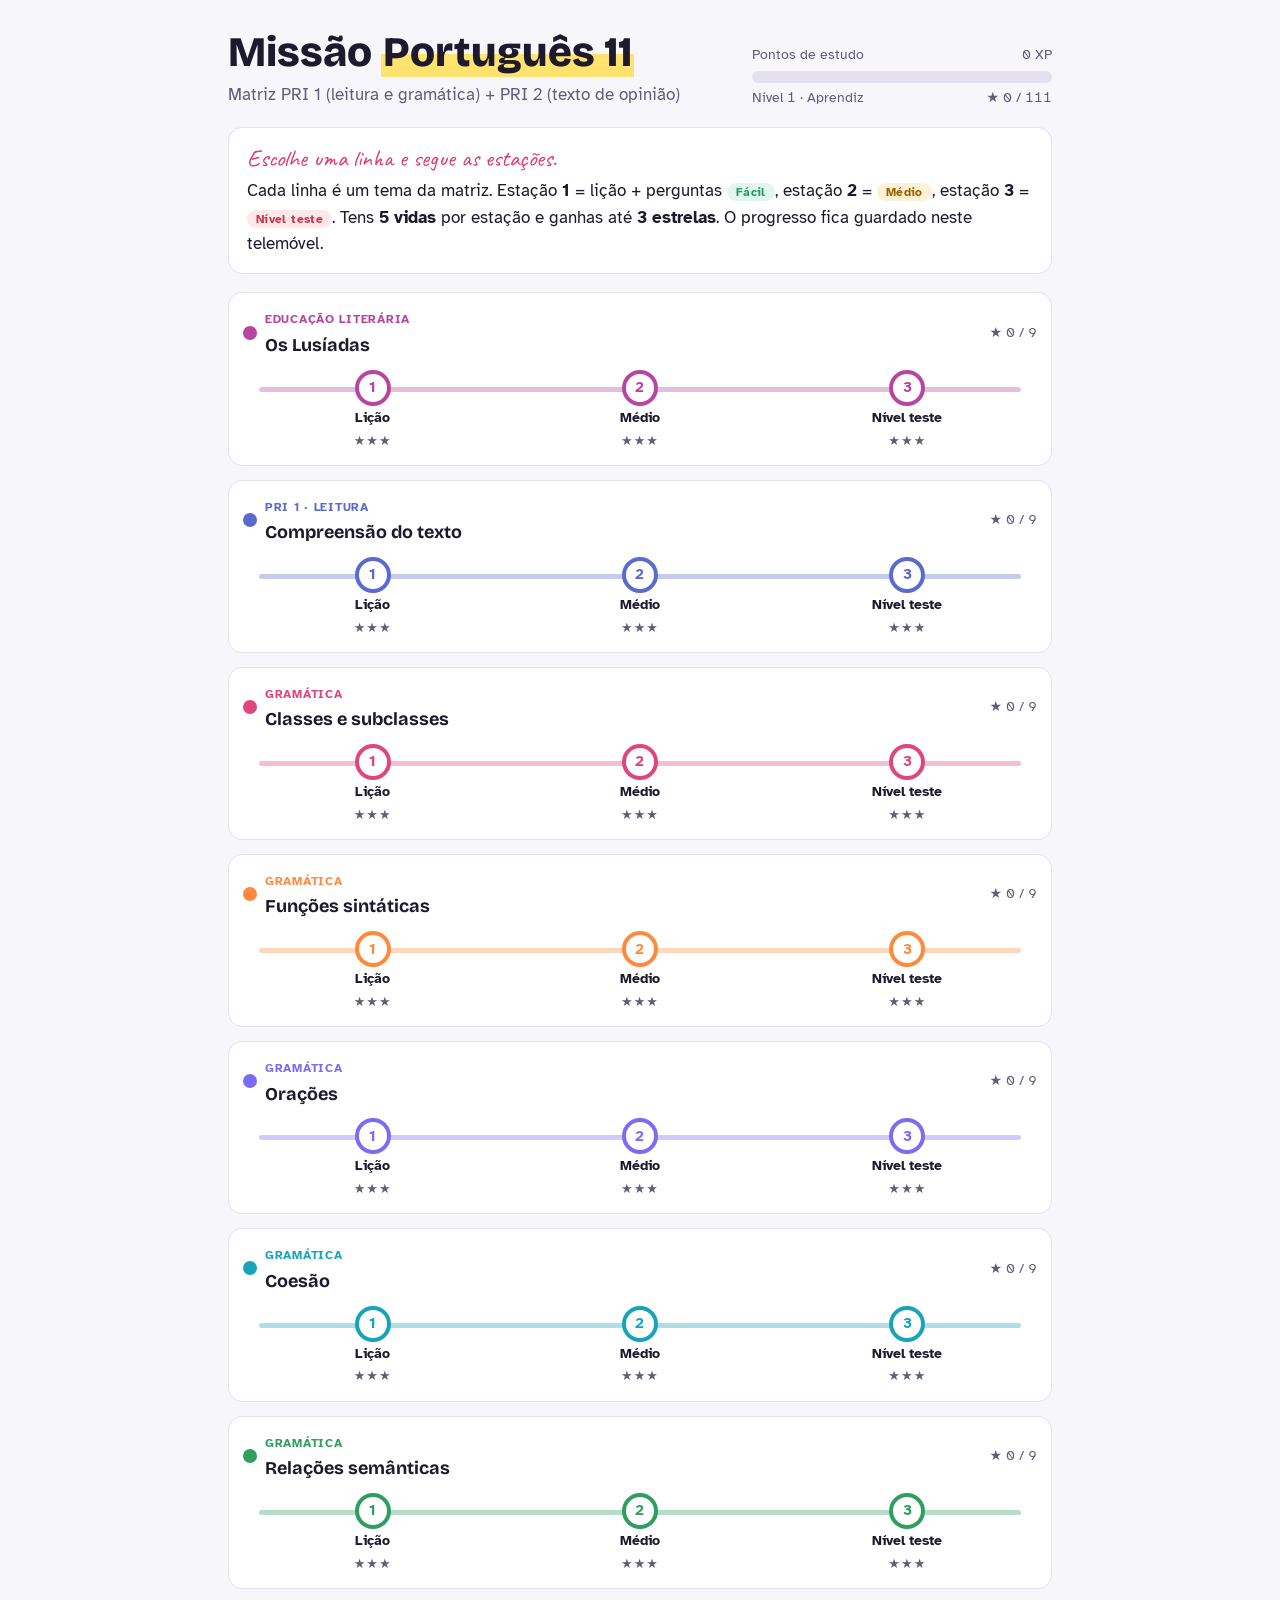
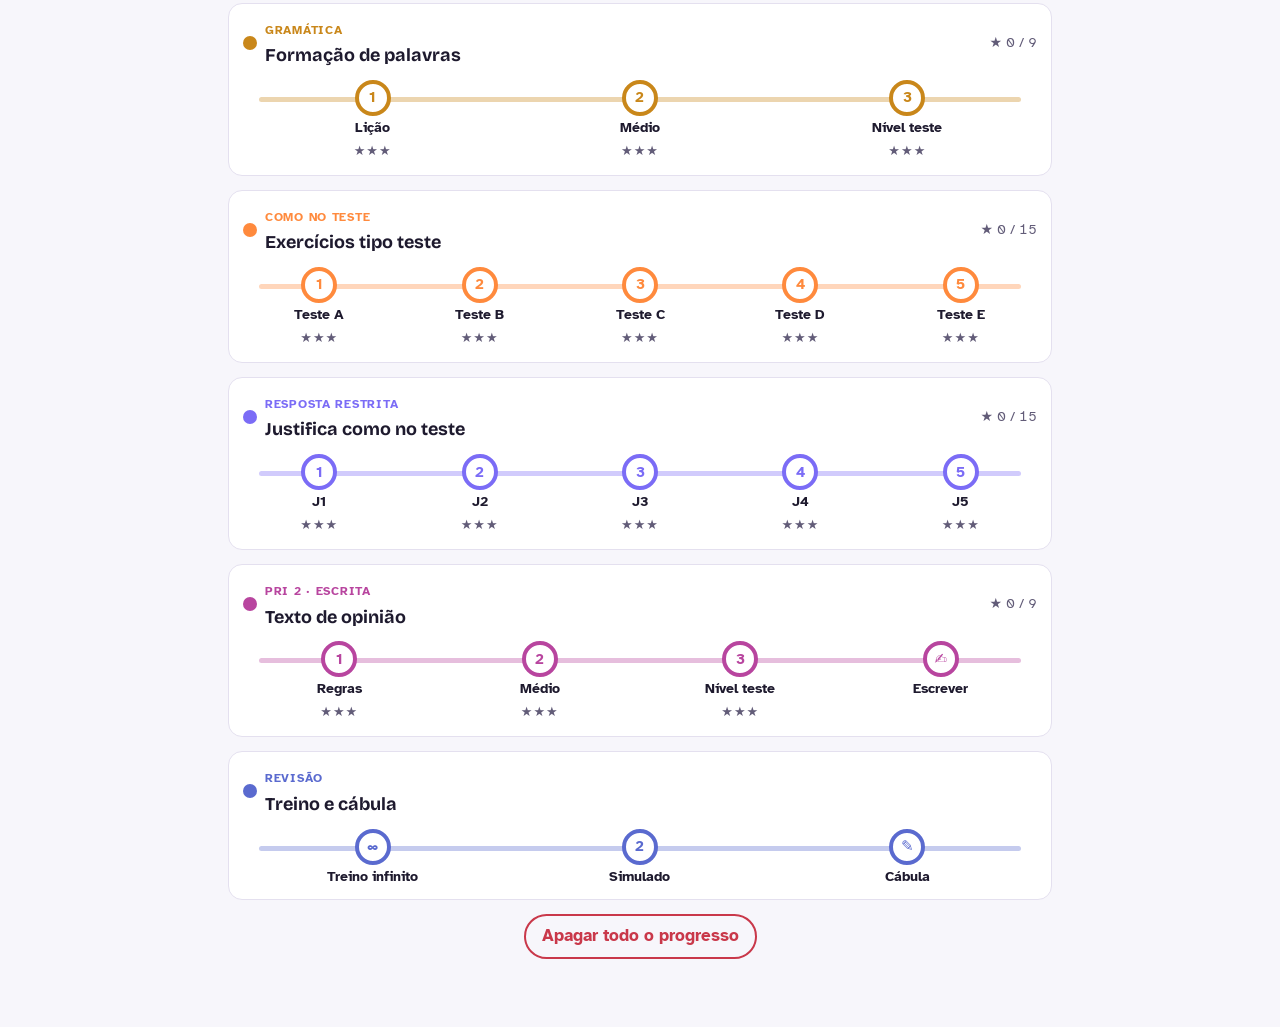
==== index.html @ df979882 "Botões Recomeçar estação e Apagar todo o progresso Co-Authored-By: Claude Opus 5.5 <noreply@anthropi" ====
<!doctype html>
<html lang="pt-PT">
<head>
<meta charset="utf-8">
<meta name="viewport" content="width=device-width, initial-scale=1, viewport-fit=cover">
<title>Missão Português 11</title>
<link rel="preconnect" href="https://fonts.googleapis.com">
<link rel="stylesheet" href="https://fonts.googleapis.com/css2?family=Bricolage+Grotesque:opsz,wght@12..96,600;12..96,800&family=Atkinson+Hyperlegible:ital,wght@0,400;0,700;1,400&family=Caveat:wght@600&display=swap">
<style>
/* Layout: caderno de estudo — mapa de missões no início, cada missão = ideia (analogia + truque) e depois perguntas tipo teste */
:root{
  --bg:#f7f6fb; --surface:#ffffff; --ink:#1e1a2e; --muted:#625c78; --line:#e4e0ef;
  --pink:#d93d74; --hl:#ffe36e; --ok:#1f9d6b; --okbg:#e3f6ee; --bad:#c9384a; --badbg:#fde8ea;
  --c1:#e0457b; --c2:#ff8a3d; --c3:#7b6cf6; --c4:#18a3b8; --c5:#2f9e5f; --c6:#c9871a; --c7:#5a6acf; --c8:#b8459f;
  --display:"Bricolage Grotesque", "Trebuchet MS", system-ui, sans-serif;
  --body:"Atkinson Hyperlegible", "Segoe UI", system-ui, sans-serif;
  --hand:"Caveat", "Bricolage Grotesque", "Trebuchet MS", system-ui, sans-serif;
}
@media (prefers-color-scheme: dark){:root:not([data-theme="light"]){
  --bg:#15131d; --surface:#201d2b; --ink:#f1eef8; --muted:#a9a2c0; --line:#34304a;
  --pink:#ff6e9c; --hl:#7a6417; --ok:#4fd39c; --okbg:#173a2c; --bad:#ff7a8a; --badbg:#3d1a22;
  --c1:#ff6e9c; --c2:#ffa066; --c3:#a197ff; --c4:#4fcde0; --c5:#5fcf8d; --c6:#f0b24a; --c7:#8e9bff; --c8:#e57ccc;
  color-scheme:dark}}
:root[data-theme="dark"]{
  --bg:#15131d; --surface:#201d2b; --ink:#f1eef8; --muted:#a9a2c0; --line:#34304a;
  --pink:#ff6e9c; --hl:#7a6417; --ok:#4fd39c; --okbg:#173a2c; --bad:#ff7a8a; --badbg:#3d1a22;
  --c1:#ff6e9c; --c2:#ffa066; --c3:#a197ff; --c4:#4fcde0; --c5:#5fcf8d; --c6:#f0b24a; --c7:#8e9bff; --c8:#e57ccc;
  color-scheme:dark}
*{box-sizing:border-box}
body{background:var(--bg);color:var(--ink);font-family:var(--body);font-size:17px;line-height:1.55}
.wrap{max-width:860px;margin:0 auto;padding-inline:18px;padding-block:20px 60px}
h1,h2,h3{font-family:var(--display);line-height:1.15;text-wrap:balance;margin:0}
h1{font-size:clamp(28px,6vw,42px);font-weight:800}
h2{font-size:clamp(23px,4.5vw,30px);font-weight:800}
h3{font-size:19px;font-weight:600}
p{margin:0}
.mark{background:linear-gradient(transparent 55%,var(--hl) 55%);padding:0 2px}
button{font:inherit;color:inherit;cursor:pointer}
button:focus-visible,textarea:focus-visible,input:focus-visible{outline:3px solid var(--pink);outline-offset:2px}

/* topo */
.top{display:flex;flex-wrap:wrap;gap:14px;align-items:flex-end;justify-content:space-between;margin-bottom:18px}
.top .sub{color:var(--muted);margin-top:6px}
.xp{min-width:200px;flex:1;max-width:300px}
.xp-row{display:flex;justify-content:space-between;font-size:14px;color:var(--muted);font-variant-numeric:tabular-nums}
.bar{height:12px;border-radius:99px;background:var(--line);overflow:hidden;margin-top:5px}
.bar i{display:block;height:100%;width:0;background:var(--pink);border-radius:99px;transition:width .4s}

/* mapa */
.intro{background:var(--surface);border:1px solid var(--line);border-radius:14px;padding:16px 18px;display:flex;flex-direction:column;gap:6px;margin-bottom:18px}
.hand{font-family:var(--hand);font-size:24px;line-height:1.2;color:var(--pink)}
.grid{display:grid;grid-template-columns:repeat(auto-fill,minmax(190px,1fr));gap:12px}
@media (max-width:560px){
  .grid{grid-template-columns:1fr 1fr;gap:10px}
  .mcard{padding:11px;gap:4px}
  .mcard .name{font-size:16px}
  .mcard .pic{display:none}
  .mcard .st{font-size:13px}
  .intro{padding:12px 14px}
  .hand{font-size:21px}
}
.mcard{text-align:left;background:var(--surface);border:2px solid var(--line);border-radius:14px;padding:14px;display:flex;flex-direction:column;gap:6px;transition:transform .15s,border-color .15s;min-width:0}
.mcard:hover{transform:translateY(-2px);border-color:var(--mc)}
.mcard .tag{font-size:12px;font-weight:700;letter-spacing:.06em;text-transform:uppercase;color:var(--mc)}
.mcard .name{font-family:var(--display);font-weight:800;font-size:20px}
.mcard .pic{font-family:var(--hand);font-size:20px;color:var(--muted)}
.mcard .st{font-size:14px;color:var(--muted);font-variant-numeric:tabular-nums}
.mcard.done{border-color:var(--mc)}
.mcard.done .st{color:var(--mc);font-weight:700}
.wide{grid-column:1/-1;flex-direction:row;flex-wrap:wrap;align-items:center;justify-content:space-between;background:var(--ink);color:var(--bg);border-color:var(--ink)}
.wide .tag,.wide .pic{color:var(--hl)}
:root[data-theme="dark"] .wide .tag{color:var(--pink)}

/* missão */
.back{background:none;border:0;color:var(--muted);padding:6px 0;margin-bottom:8px;font-weight:700}
.mhead{border-left:6px solid var(--mc);padding-left:14px;margin-bottom:16px;display:flex;flex-direction:column;gap:4px}
.mhead .tag{font-size:13px;font-weight:700;letter-spacing:.06em;text-transform:uppercase;color:var(--mc)}
.idea{background:var(--surface);border:1px solid var(--line);border-radius:14px;padding:18px;display:flex;flex-direction:column;gap:12px;margin-bottom:22px}
.idea .pic{font-family:var(--hand);font-size:26px;line-height:1.2;color:var(--mc)}
.rows{display:grid;gap:8px}
.r{display:grid;grid-template-columns:minmax(120px,190px) 1fr;gap:10px;padding:8px 0;border-top:1px dashed var(--line)}
.r b{color:var(--mc)}
.r span b{color:var(--ink)}
.r.sec{border-top:2px solid var(--mc);padding-top:10px;margin-top:6px}
.r.sec b{text-transform:uppercase;letter-spacing:.06em;font-size:14px}
.r.sec span{color:var(--muted);font-size:15px}
.r span{min-width:0}
@media (max-width:520px){.r{grid-template-columns:1fr;gap:2px}}
.tip{background:var(--bg);border-radius:10px;padding:10px 12px;font-size:16px}
.tip b{color:var(--pink)}

/* perguntas */
.qs{display:flex;flex-direction:column;gap:14px}
.q{background:var(--surface);border:1px solid var(--line);border-radius:14px;padding:16px;display:flex;flex-direction:column;gap:10px}
.q .n{font-size:13px;font-weight:700;color:var(--muted);letter-spacing:.05em;text-transform:uppercase}
.q .p{font-weight:700}
.opts{display:grid;gap:8px}
.opt{text-align:left;background:var(--bg);border:2px solid var(--line);border-radius:10px;padding:9px 12px;display:flex;gap:10px;align-items:flex-start}
.opt .l{font-weight:700;color:var(--muted);min-width:22px}
.opt:hover:not(:disabled){border-color:var(--mc)}
.opt:disabled{cursor:default}
.opt.right{border-color:var(--ok);background:var(--okbg)}
.opt.wrong{border-color:var(--bad);background:var(--badbg)}
.fb{border-radius:10px;padding:10px 12px;font-size:16px}
.fb.ok{background:var(--okbg)}
.fb.no{background:var(--badbg)}
.fb strong{display:block}
.short textarea{width:100%;min-height:58px;border:2px solid var(--line);border-radius:10px;padding:9px 11px;background:var(--bg);color:var(--ink);font:inherit;resize:vertical}
.btns{display:flex;flex-wrap:wrap;gap:8px}
.btn{border:2px solid var(--ink);background:var(--ink);color:var(--bg);border-radius:99px;padding:7px 16px;font-weight:700}
.btn.ghost{background:transparent;color:var(--ink)}
.btn.okb{border-color:var(--ok);background:var(--ok);color:var(--surface)}
.btn.nob{border-color:var(--bad);background:transparent;color:var(--bad)}
.score{background:var(--surface);border:2px solid var(--mc);border-radius:14px;padding:16px;display:flex;flex-wrap:wrap;gap:12px;align-items:center;justify-content:space-between;margin-top:6px}
.score .big{font-family:var(--display);font-size:30px;font-weight:800;font-variant-numeric:tabular-nums}

/* leitura */
.text{background:var(--surface);border:1px solid var(--line);border-radius:14px;padding:16px 18px 16px 8px;margin-bottom:18px;overflow-x:auto}
.text ol{margin:0;padding-left:40px;font-family:Georgia,"Times New Roman",serif;font-size:17px;line-height:1.75}
.text li::marker{color:var(--muted);font-family:var(--body);font-size:13px}
.text .h{font-family:var(--display);font-weight:600;padding-left:10px;margin-bottom:6px}

/* escrita */
.burger{display:grid;gap:8px;margin-bottom:16px}
.layer{border-radius:12px;padding:10px 14px;display:flex;flex-wrap:wrap;justify-content:space-between;gap:6px;border:2px solid var(--line);background:var(--surface)}
.layer.bun{border-color:var(--c6)}
.layer.meat{border-color:var(--c1)}
.layer .w{color:var(--muted);font-size:14px;font-variant-numeric:tabular-nums}
.temas{display:flex;flex-wrap:wrap;gap:8px;margin:8px 0 14px}
.chip{border:2px solid var(--line);background:var(--surface);border-radius:99px;padding:6px 12px;font-size:15px}
.chip[aria-pressed="true"]{border-color:var(--c8);background:var(--c8);color:var(--surface)}
#draft{width:100%;min-height:300px;border:2px solid var(--line);border-radius:12px;padding:12px 14px;background:var(--surface);color:var(--ink);font:inherit;line-height:1.6}
.count{display:flex;flex-wrap:wrap;gap:10px;align-items:center;justify-content:space-between;margin:8px 0 14px;font-variant-numeric:tabular-nums}
.pill{border-radius:99px;padding:4px 12px;font-weight:700;font-size:15px}
.pill.low{background:var(--badbg);color:var(--bad)}
.pill.good{background:var(--okbg);color:var(--ok)}
.conns{display:flex;flex-wrap:wrap;gap:6px}
.conns button{border:1px solid var(--line);background:var(--bg);border-radius:8px;padding:4px 9px;font-size:14px}
.check{list-style:none;padding:0;margin:12px 0 0;display:grid;gap:6px}
.check label{display:flex;gap:8px;align-items:flex-start}
.check input{margin-top:5px;accent-color:var(--pink)}
@media (prefers-reduced-motion:reduce){*{transition:none!important}}

/* mapa de linhas (metro) */
.lines{display:flex;flex-direction:column;gap:14px}
.line{background:var(--surface);border:1px solid var(--line);border-radius:14px;padding:12px 14px 14px}
.lhead{display:flex;align-items:center;gap:8px;justify-content:space-between;flex-wrap:wrap;margin-bottom:10px}
.lhead .ln{display:flex;align-items:center;gap:8px;min-width:0}
.lhead .ln i{flex:none;width:14px;height:14px;border-radius:50%;background:var(--mc)}
.lhead .ln b{font-family:var(--display);font-size:18px}
.lhead .ln small{color:var(--mc);font-weight:700;font-size:12px;letter-spacing:.06em;text-transform:uppercase}
.lhead .ls{font-size:14px;color:var(--muted);font-variant-numeric:tabular-nums}
.stations{position:relative;display:flex;gap:8px;flex-wrap:wrap}
.stations::before{content:"";position:absolute;left:16px;right:16px;top:17px;height:5px;border-radius:9px;background:var(--mc);opacity:.35}
.st{position:relative;flex:1 1 92px;min-width:88px;background:none;border:0;padding:0;display:flex;flex-direction:column;align-items:center;gap:4px;text-align:center}
.st .node{width:36px;height:36px;border-radius:50%;background:var(--surface);border:4px solid var(--mc);display:grid;place-items:center;font-weight:800;font-size:15px;color:var(--mc);transition:transform .15s}
.st:hover .node{transform:scale(1.08)}
.st.full .node{background:var(--mc);color:var(--surface)}
.st .sl{font-size:14px;font-weight:700;line-height:1.2}
.st .ss{font-size:13px;color:var(--muted);letter-spacing:1px}
.st .ss .on{color:#e8a800}
@media (max-width:560px){.line{padding:10px 10px 12px}.lhead .ln b{font-size:16px}.st{flex-basis:76px;min-width:72px}.st .sl{font-size:13px}}

/* estado no topo */
.chips{display:flex;gap:10px;flex-wrap:wrap;font-size:14px;color:var(--muted);margin-top:4px}
.hearts{font-size:20px;letter-spacing:2px}
.hearts .off{opacity:.2;filter:grayscale(1)}
.stbar{position:sticky;top:0;z-index:5;background:var(--bg);padding:8px 0;display:flex;justify-content:space-between;align-items:center;gap:10px;flex-wrap:wrap;border-bottom:1px solid var(--line);margin-bottom:12px}
.lvb{white-space:nowrap;font-size:12px;font-weight:700;border-radius:99px;padding:2px 9px;letter-spacing:.03em}
.lvb.l1{background:var(--okbg);color:var(--ok)}
.lvb.l2{background:#fff1d6;color:#9a6200}
.lvb.l3{background:var(--badbg);color:var(--bad)}
:root[data-theme="dark"] .lvb.l2{background:#3d2f10;color:#f0b24a}
@media (prefers-color-scheme: dark){:root:not([data-theme="light"]) .lvb.l2{background:#3d2f10;color:#f0b24a}}
.q .n{display:flex;gap:8px;align-items:center;flex-wrap:wrap}
details.lesson{margin-bottom:18px}
details.lesson summary{cursor:pointer;font-weight:700;color:var(--mc);padding:8px 0}
.dead{background:var(--badbg);border-radius:14px;padding:16px;display:flex;flex-direction:column;gap:10px}

/* novos tipos */
.mrow{display:grid;grid-template-columns:1fr 1fr;gap:8px;align-items:center;padding:6px 0;border-top:1px dashed var(--line)}
@media (max-width:520px){.mrow{grid-template-columns:1fr}}
select{font:inherit;color:var(--ink);background:var(--bg);border:2px solid var(--line);border-radius:10px;padding:7px 9px;max-width:100%}
select.right{border-color:var(--ok);background:var(--okbg)}
select.wrong{border-color:var(--bad);background:var(--badbg)}
.fill{line-height:2.4}
.chunks{display:flex;flex-wrap:wrap;gap:6px}
.chunk{background:var(--bg);border:2px solid var(--line);border-radius:8px;padding:5px 9px}
.chunk.right{border-color:var(--ok);background:var(--okbg)}
.chunk.wrong{border-color:var(--bad);background:var(--badbg)}
mark{background:var(--hl);color:inherit;padding:0 3px;border-radius:3px}

/* justifica */
.crit{list-style:none;padding:0;margin:0;display:grid;gap:6px}
.crit label{display:flex;gap:8px;align-items:flex-start}
.crit input{margin-top:5px;accent-color:var(--pink)}
.model{background:var(--okbg);border-radius:10px;padding:10px 12px}

/* cábula */
.cab{display:grid;gap:12px}
.cab section{background:var(--surface);border:1px solid var(--line);border-left:6px solid var(--mc);border-radius:12px;padding:12px 14px}
.cab h3{margin-bottom:6px}
.cab ul{margin:0;padding-left:20px;display:grid;gap:3px}
@media print{.stbar,.back,.btns{display:none}}
[hidden]{display:none!important}
</style>
</head>
<body>
<noscript><p style="padding:16px;font-weight:700">Este jogo precisa de JavaScript. Abre o link no Chrome ou no Safari (não na pré-visualização do WhatsApp).</p></noscript>
<div class="wrap">
  <header class="top">
    <div>
      <h1>Missão <span class="mark">Português 11</span></h1>
      <p class="sub">Matriz PRI 1 (leitura e gramática) + PRI 2 (texto de opinião)</p>
    </div>
    <div class="xp" aria-live="polite">
      <div class="xp-row"><span>Pontos de estudo</span><span id="xpTxt">0 XP</span></div>
      <div class="bar"><i id="xpBar"></i></div>
      <div class="xp-row" style="margin-top:4px"><span id="lvl">Nível 1 · Aprendiz</span><span id="starsTxt">★ 0</span></div>
    </div>
  </header>

  <main id="home">
    <div class="intro">
      <p class="hand">Escolhe uma linha e segue as estações.</p>
      <p>Cada linha é um tema da matriz. Estação <b>1</b> = lição + perguntas <span class="lvb l1">Fácil</span>, estação <b>2</b> = <span class="lvb l2">Médio</span>, estação <b>3</b> = <span class="lvb l3">Nível teste</span>. Tens <b>5 vidas</b> por estação e ganhas até <b>3 estrelas</b>. O progresso fica guardado neste telemóvel.</p>
    </div>
    <div class="lines" id="lines"></div>
  </main>

  <section id="mission" hidden></section>
</div>

<script>
/* ===== Conteúdo ===== */
const LVN = ["","Fácil","Médio","Nível teste"];

const M = {
 lusiadas:{c:"--c8", name:"Os Lusíadas", pic:"Uma viagem, um povo, deuses e um poeta que comenta",
  rows:[
   ["O QUE É","contexto"],
   ["Autor e data","Luís de Camões, publicado em <b>1572</b> (Renascimento)."],
   ["Epopeia","poema longo que celebra os <b>feitos heroicos de um povo</b>: os portugueses."],
   ["Forma","<b>10 cantos</b>, estâncias em <b>oitava rima</b> (8 versos, rima ABABABCC), versos <b>decassílabos</b> (10 sílabas)."],
   ["ESTRUTURA INTERNA","as 4 partes"],
   ["Proposição","diz o que vai cantar: «As armas e os barões assinalados» (I, 1)."],
   ["Invocação","pede inspiração às Tágides, as ninfas do Tejo."],
   ["Dedicatória","oferece o poema ao rei D. Sebastião."],
   ["Narração","começa <i>in medias res</i>: a viagem já vai a meio, no Índico."],
   ["4 PLANOS","as camadas da história"],
   ["Viagem","Vasco da Gama a caminho da Índia (1497-1498)."],
   ["História de Portugal","Vasco da Gama conta-a ao rei de Melinde."],
   ["Mitologia","<b>Vénus</b> ajuda os portugueses; <b>Baco</b> tenta impedi-los."],
   ["Reflexões do poeta","Camões dá a sua opinião, normalmente no fim dos cantos."],
   ["EPISÓDIOS E REFLEXÕES","o que mais sai"],
   ["Inês de Castro (III)","amor e morte injusta: «Estavas, linda Inês, posta em sossego»."],
   ["Velho do Restelo (IV)","critica a cobiça e a ambição de fama: «Ó glória de mandar! Ó vã cobiça»."],
   ["Adamastor (V)","o gigante que representa o medo do desconhecido, vencido pela coragem."],
   ["Ilha dos Amores (IX)","prémio que Vénus prepara para os navegadores no regresso; é uma alegoria das honras e da glória que os heróis merecem."],
   ["Fragilidade humana (I, 106)","«Contra um bicho da terra tão pequeno»: o ser humano é frágil."],
   ["RECURSOS EXPRESSIVOS","diz sempre o recurso + o efeito"],
   ["Apóstrofe","chamar alguém ou algo: «Ó vã cobiça» → emoção, crítica direta."],
   ["Metáfora / Comparação","sem «como» / com «como»: «bicho da terra» = ser humano."],
   ["Anáfora / Enumeração","repetir no início dos versos / fazer listas → insistência, intensidade."],
   ["Hipérbole · Personificação · Antítese","exagero · qualidades humanas a coisas · ideias opostas."],
   ["Interrogação retórica","pergunta sem resposta esperada → faz o leitor refletir."]],
  tip:"<b>Para justificar:</b> ideia principal + citação curta entre aspas + o que a citação mostra. Três frases chegam.",
  qs:[
   {lv:1,p:"Os Lusíadas foram publicados em", o:["1500","1572","1640","1755"], a:1, e:"Camões publicou Os Lusíadas em 1572, no Renascimento."},
   {lv:1,p:"Os Lusíadas são uma epopeia porque", o:["contam em verso os feitos heroicos de um povo","dão a opinião do autor sobre um tema","contam a vida de Camões","são um poema de amor"], a:0, e:"Epopeia = poema longo que celebra os feitos heroicos de um povo."},
   {lv:1,p:"Cada estância de Os Lusíadas tem", o:["4 versos","8 versos (oitava rima)","10 versos","14 versos"], a:1, e:"Oitava rima: 8 versos decassílabos com rima ABABABCC."},
   {lv:1,t:"m",p:"Liga cada parte da estrutura interna ao que faz.", pairs:[["Proposição","apresenta o que vai cantar"],["Invocação","pede inspiração às Tágides"],["Dedicatória","oferece o poema a D. Sebastião"],["Narração","conta a viagem e a história de Portugal"]], e:"Proposição, Invocação e Dedicatória estão no Canto I; a Narração começa a seguir."},
   {lv:2,t:"m",p:"Liga cada episódio ao canto.", pairs:[["Inês de Castro","Canto III"],["Velho do Restelo","Canto IV"],["Adamastor","Canto V"],["Ilha dos Amores","Canto IX"]], e:"Truque: Inês 3, Velho 4, Adamastor 5 – vêm por ordem."},
   {lv:2,p:"Qual destes NÃO é um dos quatro planos de Os Lusíadas?", o:["Plano da viagem","Plano da história de Portugal","Plano da mitologia","Plano da vida amorosa de Vasco da Gama"], a:3, e:"Os 4 planos são: viagem, história de Portugal, mitologia e reflexões do poeta."},
   {lv:2,p:"No plano da mitologia, quem protege os portugueses?", o:["Vénus","Baco","o Adamastor","o Velho do Restelo"], a:0, e:"Vénus protege os portugueses; Baco tenta impedir a viagem."},
   {lv:2,p:"O Velho do Restelo critica sobretudo", o:["a cobiça e a ambição de glória que levam à viagem","a falta de navios","o rei de Melinde","a morte de Inês de Castro"], a:0, e:"«Ó glória de mandar! Ó vã cobiça»: critica a ambição de poder e de fama."},
   {lv:2,p:"A narração começa «in medias res», ou seja,", o:["com a viagem já a meio","no início da história de Portugal","no fim da viagem","em Lisboa, antes da partida"], a:0, e:"In medias res = «no meio das coisas»: a armada já está no Índico."},
   {lv:3,p:"Em «Ó glória de mandar! Ó vã cobiça», o Velho dirige-se à glória e à cobiça como se fossem pessoas. O recurso é", o:["apóstrofe","hipérbole","comparação","eufemismo"], a:0, e:"Apóstrofe: interpelar diretamente alguém ou algo (com «Ó»). Dá emoção e torna a crítica mais forte."},
   {lv:3,p:"Em «Contra um bicho da terra tão pequeno» (I, 106), «bicho da terra» refere-se", o:["ao ser humano","a um animal real","ao Adamastor","aos deuses"], a:0, e:"É uma metáfora do ser humano, para mostrar como é frágil e pequeno."},
   {lv:3,p:"As reflexões do poeta aparecem normalmente", o:["no fim dos cantos","só na Proposição","nos discursos dos deuses","no meio das batalhas"], a:0, e:"Camões interrompe a narração, sobretudo no fim dos cantos, para comentar."},
   {lv:3,s:true,p:"Explica o sentido de «bicho da terra tão pequeno» (I, 106).", a:"É uma metáfora do ser humano: o poeta mostra que o homem é frágil e insignificante perante os perigos do mar e da terra."}
  ]},

 leitura:{c:"--c7", name:"Compreensão do texto", pic:"Lê, sublinha, volta à linha que a pergunta indica", text:true,
  rows:[
   ["1.º","Lê o texto todo uma vez, sem pressa."],
   ["2.º","Em cada pergunta, volta à linha indicada."],
   ["3.º","Elimina as opções erradas. Desconfia de «sempre», «nunca», «apenas» que o texto não diz."],
   ["4.º","Na gramática sobre o texto, aplica os truques das outras linhas."]],
  tip:"<b>A opção certa é a que o texto diz</b>, não a que te parece verdadeira no mundo real.",
  qs:[
   {lv:1,p:"Segundo o texto (linhas 1-3), os jovens de hoje", o:["nunca leram tantas palavras","não leem palavras nenhumas","só leem livros","leem mais livros do que antes"], a:0, e:"Linhas 1-3: «abrem menos livros, mas nunca leram tantas palavras»."},
   {lv:1,p:"A ideia principal do texto é que", o:["os jovens de hoje não leem nada","os jovens leem muitas palavras, mas perderam a atenção prolongada que os livros treinam","os ecrãs devem ser totalmente proibidos","a escola obriga os alunos a ler demasiado"], a:1, e:"O autor reconhece que se leem muitas palavras, mas diz que o problema está na atenção."},
   {lv:1,p:"O conector «mas» (linha 3) introduz", o:["uma oposição","uma causa","um exemplo","uma conclusão"], a:0, e:"«O problema não está na quantidade, mas na atenção»: oposição."},
   {lv:2,p:"A expressão «um treino de paciência» (linha 6) significa que ler um livro", o:["é aborrecido","exige concentração durante muito tempo","se faz apenas na escola","é mais rápido do que ler mensagens"], a:1, e:"As linhas 6 e 7 explicam: obriga a seguir um raciocínio longo."},
   {lv:2,p:"O último parágrafo (linhas 10-11) tem a função de", o:["apresentar uma proposta de solução","dar um exemplo pessoal","contradizer a tese inicial","descrever um lugar"], a:0, e:"Começa por «Por isso» e propõe o que as escolas e as famílias deviam fazer."},
   {lv:2,p:"Em «para a compreender» (linha 5), o pronome «a» retoma", o:["a atenção","uma ideia","a quantidade","a leitura"], a:1, e:"Compreender uma ideia: o «a» retoma «uma ideia» (coesão referencial por anáfora)."},
   {lv:3,p:"A oração «Quem salta de ecrã em ecrã» (linha 4) é", o:["subordinada adjetiva relativa restritiva","subordinada substantiva relativa","subordinada adverbial condicional","coordenada copulativa"], a:1, e:"Começa por «quem» e não há nome antes: substantiva relativa (com função de sujeito)."},
   {lv:3,p:"A oração «embora seja cada vez mais necessário» (linha 9) é subordinada adverbial", o:["causal","concessiva","final","temporal"], a:1, e:"«embora» = apesar de: concessiva."},
   {lv:3,p:"A palavra «Infelizmente» (linha 8) formou-se por", o:["parassíntese","prefixação e sufixação","sufixação","composição"], a:1, e:"Existem «infeliz» e «felizmente»: prefixação e sufixação."},
   {lv:3,p:"A expressão «Por isso» (linha 10) contribui para a coesão", o:["lexical","frásica","interfrásica","temporal"], a:2, e:"É um conector com valor conclusivo que liga parágrafos: coesão interfrásica."},
   {lv:3,s:true,p:"Indica a função sintática de «um treino de paciência» em «Ler um livro é um treino de paciência» (linha 6).", a:"Predicativo do sujeito (vem depois do verbo copulativo «ser»)."}
  ]},

 classes:{c:"--c1", name:"Classes e subclasses", pic:"Uma equipa: cada palavra tem um papel",
  rows:[
   ["CLASSES ABERTAS","aceitam palavras novas (selfie, googlar)"],
   ["Nome · o jogador","<b>próprio</b>: Camões · <b>comum</b>: navio, coragem · <b>coletivo</b>: armada, turma. Truque: dá para pôr «o/a» antes."],
   ["Adjetivo · a camisola","<b>qualificativo</b>: um livro interessante (tem grau: muito interessante) · <b>relacional</b>: viagem marítima (sem grau) · <b>numeral</b>: o segundo livro (ordem)."],
   ["Graus do adjetivo","<b>normal</b>: alto · <b>comparativo</b>: mais alto do que / tão alto como / menos alto do que · <b>superlativo relativo</b>: o mais alto da turma · <b>superlativo absoluto analítico</b>: muito alto · <b>superlativo absoluto sintético</b>: altíssimo."],
   ["Verbo · a ação","<b>principal</b>: navegar · <b>copulativo</b>: ser, estar, parecer, ficar, continuar · <b>auxiliar</b>: ter (tinha partido), ir (vai ler), ser (foi escrito)."],
   ["Verbo principal: o que pede?","<b>intransitivo</b>: nada (O bebé dorme) · <b>transitivo direto</b>: CD (Li o livro) · <b>transitivo indireto</b>: CI ou oblíquo (O livro pertence ao Rui; Gosto de música) · <b>transitivo direto e indireto</b>: CD + CI (Dei o livro à Ana) · <b>transitivo-predicativo</b>: CD + predicativo do CD (Achei o filme ótimo)."],
   ["Advérbio","<b>negação</b>: não · <b>afirmação</b>: sim · <b>tempo</b>: ontem · <b>lugar</b>: aqui · <b>modo</b>: bem · <b>quantidade</b>: muito · <b>inclusão</b>: também, até · <b>exclusão</b>: só, apenas · <b>interrogativo</b>: onde? · <b>relativo</b>: a casa onde moro · <b>conectivo</b>: contudo, portanto."],
   ["Interjeição","exprime emoção: ai! oh! uau!"],
   ["CLASSES FECHADAS","quase nunca recebem palavras novas"],
   ["Determinante · antes do nome","<b>artigo definido</b>: o · <b>artigo indefinido</b>: um · <b>demonstrativo</b>: este livro · <b>possessivo</b>: o meu livro · <b>indefinido</b>: certo dia · <b>interrogativo</b>: qual livro? · <b>relativo</b>: cujo filme."],
   ["Pronome · no lugar do nome","<b>pessoal</b>: tónico (eu, mim, ele) e átono, colado ao verbo (o, lhe, se: vi-o) · <b>demonstrativo</b>: isto · <b>possessivo</b>: é o meu · <b>indefinido</b>: alguém, ninguém · <b>relativo</b>: o livro que li · <b>interrogativo</b>: quem?"],
   ["Quantificador · quantos?","<b>numeral</b>: três · <b>universal</b>: todos, cada · <b>existencial</b>: alguns, muitos · <b>interrogativo</b>: quantos?"],
   ["Preposição · a cola","<b>simples</b>: de, em, para · <b>contraída</b>: do (de+o), na (em+a), pelo (por+o)."],
   ["Conjunção · a ponte","<b>coordenativa</b>: e (copulativa), mas (adversativa), ou (disjuntiva), logo (conclusiva), pois (explicativa) · <b>subordinativa</b>: que/se (completiva), porque (causal), embora (concessiva), se (condicional), quando (temporal), para que (final), tão… que (consecutiva), como (comparativa)."]],
  tip:"<b>Armadilha nº 1:</b> «este livro» = determinante; «quero este» = pronome. <b>Armadilha nº 2:</b> «que» troca por «o qual»? Pronome relativo. Não troca? Conjunção. <b>Armadilha nº 3:</b> «se» colado ao verbo (penteou-se) = pronome; «Se chover» = conjunção condicional; «Não sei se vem» = conjunção completiva. <b>Armadilha nº 4:</b> muda com o nome (vozes baixas) = adjetivo; fica igual (falam baixo) = advérbio. <b>Atenção:</b> contudo, todavia, no entanto, portanto = advérbios conectivos; também = advérbio de inclusão.",
  qs:[
   {lv:1,p:"Em «O Pedro leu um livro interessante», a palavra «interessante» é", o:["nome comum","adjetivo qualificativo","adjetivo relacional","advérbio de modo"], a:1, e:"Dá uma qualidade ao livro e pode ter grau (muito interessante): adjetivo qualificativo."},
   {lv:1,t:"m",p:"Liga cada palavra destacada à sua classe.", pairs:[["«este» em «este livro»","determinante demonstrativo"],["«isto»","pronome demonstrativo"],["«e»","conjunção coordenativa copulativa"],["«de»","preposição simples"],["«ontem»","advérbio de tempo"]], e:"Determinante vem antes do nome; pronome está no lugar do nome."},
   {lv:1,p:"Em «A armada partiu de Belém», «armada» é um nome", o:["próprio","comum coletivo","comum não contável","próprio coletivo"], a:1, e:"Designa um conjunto (de navios): nome comum coletivo."},
   {lv:1,p:"Em «O meu caderno é azul», «meu» é", o:["pronome possessivo","determinante possessivo","pronome pessoal","determinante demonstrativo"], a:1, e:"Vem antes do nome «caderno»: determinante possessivo."},
   {lv:1,p:"Em «Todos os dias revejo a matéria», a palavra «Todos» é", o:["quantificador universal","quantificador existencial","determinante indefinido","adjetivo"], a:0, e:"Abrange a totalidade (todos, ambos, cada): quantificador universal."},
   {lv:2,p:"Em «Gostei daquele, mas quero esta», a palavra «esta» é", o:["determinante demonstrativo","pronome pessoal","pronome demonstrativo","quantificador"], a:2, e:"Não vem nenhum nome a seguir: está no lugar do nome, logo é pronome demonstrativo."},
   {lv:2,p:"Em «A viagem marítima foi longa», «marítima» é um adjetivo", o:["qualificativo","relacional","numeral","possessivo"], a:1, e:"Indica relação com o mar e não tem grau (não se diz «muito marítima»): adjetivo relacional."},
   {lv:2,p:"Em «O mar estava calmo», o verbo «estava» é", o:["principal","auxiliar","copulativo","transitivo"], a:2, e:"Liga o sujeito à característica «calmo»: verbo copulativo."},
   {lv:2,p:"Em «Os navegadores tinham partido cedo», o verbo «tinham» é", o:["copulativo","auxiliar","principal intransitivo","principal transitivo"], a:1, e:"Junta-se a outro verbo (partido) para formar um tempo composto: verbo auxiliar."},
   {lv:2,p:"Em «Apenas um aluno faltou», «Apenas» é um advérbio de", o:["inclusão","exclusão","quantidade","modo"], a:1, e:"Deixa os outros de fora (só, apenas, somente): advérbio de exclusão."},
   {lv:2,p:"Em «Alguns marinheiros tinham medo», «Alguns» é", o:["quantificador universal","quantificador existencial","pronome indefinido","determinante artigo indefinido"], a:1, e:"Indica uma parte do conjunto, não todos: quantificador existencial."},
   {lv:2,p:"Em «Venho do cinema», «do» é", o:["determinante artigo definido","preposição simples","preposição contraída (de + o)","pronome demonstrativo"], a:2, e:"Junta a preposição «de» e o artigo «o»: preposição contraída."},
   {lv:2,t:"t",p:"Toca no pronome relativo.", w:["A","ilha","que","os","nautas","encontraram","era","bela."], a:2, e:"«que» retoma «ilha» e dá para trocar por «a qual»: pronome relativo."},
   {lv:3,p:"Em «Estudei muito; contudo, tive má nota», a palavra «contudo» é", o:["conjunção coordenativa adversativa","preposição","advérbio conectivo","conjunção subordinativa concessiva"], a:2, e:"Na terminologia oficial, «contudo», «todavia», «no entanto» e «portanto» são advérbios conectivos."},
   {lv:3,p:"Em «Ninguém ouviu o Velho do Restelo», «Ninguém» é", o:["pronome indefinido","quantificador universal","determinante indefinido","advérbio de negação"], a:0, e:"Está no lugar de um nome e não identifica ninguém em concreto: pronome indefinido."},
   {lv:3,p:"Em «Choveu, logo ficámos em casa», «logo» é", o:["conjunção coordenativa conclusiva","conjunção subordinativa causal","advérbio de tempo","conjunção coordenativa explicativa"], a:0, e:"Aqui «logo» = por isso: introduz uma conclusão. Conjunção coordenativa conclusiva. (Atenção: «portanto» tem o mesmo sentido, mas é advérbio conectivo.)"},
   {lv:3,p:"Em «Não sei se ele vem», «se» é", o:["pronome pessoal reflexo","conjunção subordinativa condicional","conjunção subordinativa completiva","advérbio"], a:2, e:"Introduz o que «não sei» (sei isso): conjunção subordinativa completiva."},
   {lv:3,t:"t",p:"Toca no determinante relativo.", w:["O","poeta","cujo","livro","li","é","Camões."], a:2, e:"«cujo» vem antes do nome «livro» e liga as duas orações: determinante relativo."},
   {lv:3,t:"f",p:"Completa a frase com um quantificador existencial e uma conjunção coordenativa adversativa.", x:"«{0} alunos chegaram cedo, {1} outros atrasaram-se.»", b:[[["Alguns","Todos","Estes"],0],[["mas","porque","que"],0]], e:"«Alguns» = parte do conjunto (existencial); «mas» = oposição (adversativa)."},
   {lv:3,s:true,p:"Classifica a palavra «cujo» em «O ator cujo filme vi é português» (classe e subclasse).", a:"Determinante relativo (vem antes do nome «filme»)."},
   {lv:1,p:"Em «Camões escreveu Os Lusíadas», a palavra «Camões» é", o:["nome comum","nome próprio","nome comum coletivo","adjetivo qualificativo"], a:1, e:"Dá nome a uma pessoa concreta e única e escreve-se com maiúscula: nome próprio."},
   {lv:1,p:"Em «Os marinheiros tinham coragem», a palavra «coragem» é", o:["nome próprio","nome comum","nome comum coletivo","adjetivo qualificativo"], a:1, e:"Dá para pôr «a» antes (a coragem), não é o nome de ninguém e não indica um grupo: nome comum."},
   {lv:1,p:"Em «A armada partiu de Belém», a palavra «A» é", o:["artigo definido","artigo indefinido","pronome pessoal","preposição"], a:0, e:"Vem antes de um nome e mostra que é uma armada concreta, já conhecida: artigo definido. «Uma armada» seria artigo indefinido."},
   {lv:1,p:"Em «O Velho do Restelo não aprovou a viagem», a palavra «não» é", o:["advérbio de negação","advérbio de modo","interjeição","conjunção coordenativa"], a:0, e:"Nega a ação de aprovar: advérbio de negação."},
   {lv:1,p:"Em «Os navegadores chegaram lá em 1498», a palavra «lá» é", o:["advérbio de tempo","advérbio de lugar","pronome pessoal","advérbio de quantidade"], a:1, e:"Responde a «onde?»: advérbio de lugar."},
   {lv:1,p:"Em «Ai! Magoei-me no pé», a palavra «Ai» é", o:["advérbio de modo","interjeição","nome comum","conjunção"], a:1, e:"Exprime uma emoção (dor) e vale sozinha, como um grito: interjeição."},
   {lv:1,p:"Em «Quem escreveu Os Lusíadas?», a palavra «Quem» é", o:["pronome relativo","pronome interrogativo","determinante interrogativo","pronome indefinido"], a:1, e:"Faz uma pergunta e está no lugar de uma pessoa (não vem nome a seguir): pronome interrogativo."},
   {lv:1,p:"Em «A viagem durou dez meses», a palavra «dez» é", o:["adjetivo numeral","quantificador numeral","quantificador existencial","nome comum"], a:1, e:"Diz a quantidade exata (quantos? dez): quantificador numeral. Se dissesse a ordem (o décimo), seria adjetivo numeral."},
   {lv:1,p:"Em «Lês o livro ou vês o filme?», a palavra «ou» é", o:["conjunção coordenativa disjuntiva","conjunção coordenativa conclusiva","conjunção subordinativa condicional","advérbio de exclusão"], a:0, e:"Dá uma escolha entre duas alternativas: conjunção coordenativa disjuntiva."},
   {lv:2,p:"Em «Vasco da Gama foi o primeiro navegador a chegar à Índia por mar», a palavra «primeiro» é", o:["quantificador numeral","adjetivo numeral","adjetivo qualificativo","advérbio de tempo"], a:1, e:"Diz a ordem (primeiro, segundo, terceiro) e acompanha um nome: adjetivo numeral. «três» (quantidade) seria quantificador numeral."},
   {lv:2,p:"Em «O Adamastor era mais assustador do que uma tempestade», o adjetivo «assustador» está no grau", o:["superlativo relativo de superioridade","comparativo de superioridade","superlativo absoluto analítico","normal"], a:1, e:"Compara duas coisas com «mais… do que»: comparativo de superioridade."},
   {lv:2,p:"Em «A Ana é a mais alta da turma», «a mais alta» está no grau", o:["comparativo de superioridade","superlativo relativo de superioridade","superlativo absoluto sintético","normal"], a:1, e:"Compara a Ana com um grupo (a turma) e põe-na no topo: superlativo relativo de superioridade."},
   {lv:2,p:"Em «O marinheiro adormeceu», o verbo «adormeceu» é", o:["principal intransitivo","principal transitivo direto","principal transitivo indireto","copulativo"], a:0, e:"Não pede nenhum complemento: «O marinheiro adormeceu» já está completa. Principal intransitivo."},
   {lv:2,p:"Em «Camões escreveu Os Lusíadas», o verbo «escreveu» é", o:["principal intransitivo","principal transitivo direto","principal transitivo indireto","auxiliar"], a:1, e:"Escreveu o quê? «Os Lusíadas» → escreveu-os. Pede só um CD: transitivo direto."},
   {lv:2,p:"Em «Certamente vais passar no teste», a palavra «Certamente» é", o:["advérbio de modo","advérbio de afirmação","adjetivo qualificativo","advérbio de tempo"], a:1, e:"Confirma a ideia (= sim, sem dúvida): advérbio de afirmação. Acaba em -mente, mas não diz COMO se faz alguma coisa."},
   {lv:2,p:"Em «O teste estava muito difícil», a palavra «muito» é", o:["quantificador existencial","advérbio de quantidade","adjetivo qualificativo","advérbio de modo"], a:1, e:"Está antes de um adjetivo («difícil») e não muda de forma: advérbio de quantidade (e grau). Em «muitos livros» seria quantificador existencial."},
   {lv:2,p:"Em «O Pedro também foi à festa», a palavra «também» é", o:["conjunção coordenativa copulativa","advérbio de inclusão","advérbio de afirmação","advérbio de modo"], a:1, e:"Junta o Pedro aos outros que foram: inclui. Não liga orações, por isso não é conjunção. Advérbio de inclusão."},
   {lv:2,p:"Em «Quando partiu a armada?», a palavra «Quando» é", o:["conjunção subordinativa temporal","advérbio interrogativo","pronome interrogativo","advérbio relativo"], a:1, e:"Faz uma pergunta sobre o tempo, numa frase interrogativa: advérbio interrogativo. Em «Saí quando ele chegou» seria conjunção temporal."},
   {lv:2,p:"Em «Uns marinheiros cantavam no convés», a palavra «Uns» é", o:["quantificador existencial","artigo indefinido","artigo definido","pronome indefinido"], a:1, e:"Vem antes do nome e apresenta marinheiros que ainda não conhecemos: artigo indefinido (um, uma, uns, umas)."},
   {lv:2,p:"Em «Ofereci-lhe um livro», a palavra «lhe» é", o:["pronome pessoal tónico","pronome pessoal átono","determinante demonstrativo","pronome indefinido"], a:1, e:"Está colada ao verbo com hífen e não tem acento próprio: pronome pessoal átono. Tónico seria «a ele» ou «para mim»."},
   {lv:2,p:"Em «O meu caderno é azul; o teu é verde», a palavra «teu» é", o:["determinante possessivo","pronome possessivo","pronome pessoal","adjetivo qualificativo"], a:1, e:"Não vem nenhum nome a seguir: «o teu» está no lugar de «o teu caderno». Pronome possessivo."},
   {lv:2,p:"Em «Faltei à aula porque estava doente», a palavra «porque» é", o:["conjunção coordenativa explicativa","conjunção subordinativa causal","conjunção subordinativa final","advérbio interrogativo"], a:1, e:"Introduz a causa (porque faltei? por estar doente) e a oração não vale sozinha: conjunção subordinativa causal."},
   {lv:2,p:"Em «Estudo para que os meus pais fiquem orgulhosos», «para que» é uma conjunção subordinativa", o:["causal","final","consecutiva","temporal"], a:1, e:"Indica o objetivo (para quê?): final."},
   {lv:2,p:"Em «Embora tivesse medo, o marinheiro continuou», a palavra «Embora» é", o:["conjunção subordinativa concessiva","conjunção coordenativa adversativa","advérbio conectivo","conjunção subordinativa condicional"], a:0, e:"«embora» = apesar de: há um obstáculo, mas a ação acontece. Conjunção subordinativa concessiva."},
   {lv:3,p:"Em «O teste foi facílimo», o adjetivo está no grau", o:["comparativo de superioridade","superlativo relativo de superioridade","superlativo absoluto analítico","superlativo absoluto sintético"], a:3, e:"É uma só palavra (fácil → facílimo) e não compara com ninguém: superlativo absoluto sintético. «muito fácil» seria analítico (duas palavras)."},
   {lv:3,p:"Em «Este livro pertence ao Rui», o verbo «pertence» é", o:["principal transitivo direto","principal transitivo indireto","principal transitivo direto e indireto","copulativo"], a:1, e:"Pertence a quem? «ao Rui» → pertence-lhe. Pede só um CI, sem CD: transitivo indireto."},
   {lv:3,p:"Em «A professora deu os testes aos alunos», o verbo «deu» é principal", o:["transitivo direto","transitivo indireto","transitivo direto e indireto","transitivo-predicativo"], a:2, e:"Deu o quê? «os testes» (CD → deu-os). A quem? «aos alunos» (CI → deu-lhes). Pede os dois: transitivo direto e indireto."},
   {lv:3,p:"Em «Os alunos consideraram o livro aborrecido», o verbo «consideraram» é principal", o:["transitivo direto","transitivo-predicativo","copulativo","transitivo indireto"], a:1, e:"Pede um CD («o livro») e uma característica desse CD («aborrecido» → consideraram-no aborrecido). Transitivo-predicativo."},
   {lv:3,p:"Em «Elas falam baixo», a palavra «baixo» é", o:["adjetivo qualificativo","advérbio de modo","nome comum","preposição"], a:1, e:"Não concorda com «Elas» (não se diz «falam baixas») e diz como falam: advérbio de modo. Em «vozes baixas» seria adjetivo."},
   {lv:3,p:"Em «Certo dia, o Rui chegou atrasado», a palavra «Certo» é", o:["adjetivo qualificativo","determinante indefinido","quantificador universal","advérbio de afirmação"], a:1, e:"Vem antes do nome «dia» e não diz que dia, em concreto: determinante indefinido. (Em «A resposta está certa» seria adjetivo.)"},
   {lv:3,p:"Em «Que livro estás a ler?», a palavra «Que» é", o:["pronome interrogativo","determinante interrogativo","pronome relativo","conjunção subordinativa completiva"], a:1, e:"Faz uma pergunta e vem logo antes do nome «livro»: determinante interrogativo. Em «Que queres?» (sem nome) seria pronome."},
   {lv:3,p:"Em «Despacha-te, que o barco vai partir», a palavra «que» é", o:["pronome relativo","conjunção coordenativa explicativa","conjunção subordinativa completiva","conjunção subordinativa consecutiva"], a:1, e:"Não troca por «o qual» (não é relativo) e explica o porquê da ordem anterior: conjunção coordenativa explicativa."},
   {lv:3,p:"Em «Quando a armada partiu, o povo chorou», a palavra «Quando» é", o:["advérbio interrogativo","conjunção subordinativa temporal","conjunção subordinativa causal","advérbio relativo"], a:1, e:"Não é pergunta: liga duas orações e diz em que momento. Conjunção subordinativa temporal."},
   {lv:3,p:"Em «Caso chova, fico em casa», a palavra «Caso» é", o:["nome comum","conjunção subordinativa condicional","conjunção subordinativa causal","advérbio de modo"], a:1, e:"Põe uma condição (= se chover): conjunção subordinativa condicional. Em «o caso foi resolvido» seria nome."},
   {lv:3,p:"Em «O mar estava tão agitado que o navio quase se afundou», a palavra «que» é", o:["pronome relativo","conjunção subordinativa completiva","conjunção subordinativa consecutiva","conjunção subordinativa comparativa"], a:2, e:"Vem depois de «tão…» e introduz a consequência: conjunção subordinativa consecutiva."},
   {lv:3,p:"Em «Ele fala como o pai falava», a palavra «como» é", o:["advérbio interrogativo","conjunção subordinativa causal","conjunção subordinativa comparativa","preposição"], a:2, e:"Compara a maneira de falar dos dois: conjunção subordinativa comparativa. (Em «Como chegaste?» seria advérbio interrogativo; em «Como estava doente, faltei» seria causal.)"},
   {lv:3,s:true,p:"Classifica a palavra «onde» em «A cidade onde nasci é bonita» (classe e subclasse).", a:"Advérbio relativo (retoma «cidade» e indica o lugar)."},
   {lv:3,s:true,p:"Classifica a palavra «Quantos» em «Quantos livros leste este ano?» (classe e subclasse).", a:"Quantificador interrogativo (pergunta pela quantidade)."}
  ]},

 funcoes:{c:"--c2", name:"Funções sintáticas", pic:"Fazer perguntas ao verbo, o chefe da frase",
  rows:[
   ["Sujeito","Quem faz? Simples (O Pedro corre), composto (A Ana e o Pedro correm), nulo subentendido (Estudo → eu), nulo indeterminado (Dizem que vai chover), nulo expletivo (Choveu)."],
   ["Predicado","Tudo o que se diz do sujeito: o verbo e o que vem com ele. O Pedro <b>leu o livro ontem</b>."],
   ["Complemento direto","O quê? Passa a o/a/os/as: Leu o livro → Leu-o."],
   ["Complemento indireto","A quem? Passa a lhe/lhes: Deu flores à mãe → Deu-lhe flores."],
   ["Complemento oblíquo","O verbo exige-o, com preposição, e NÃO passa a lhe: Vou a Lisboa; Gosto de música."],
   ["Agente da passiva","Frase com ser + particípio: foi escrito por Camões."],
   ["Predicativo do sujeito","Depois de ser, estar, parecer, ficar, continuar: A Ana está cansada."],
   ["Predicativo do CD","Com achar, considerar, nomear: Acho o teste fácil → Acho-o fácil."],
   ["Modificadores","Podem sair da frase. Do grupo verbal: estudou <b>ontem</b>. De frase: <b>Infelizmente</b>, choveu. Restritivo do nome: os alunos <b>atentos</b>. Apositivo do nome: Camões, <b>poeta</b>, …"],
   ["Complementos do nome / adjetivo","O nome ou o adjetivo pede-os: a descoberta <b>do caminho</b>; desconfiado <b>da viagem</b>."],
   ["Vocativo","Chama alguém, entre vírgulas: Maria, anda cá!"]],
  tip:"<b>Truque do pronome:</b> troca por <i>o</i>, <i>lhe</i> ou nada. «o» = CD; «lhe» = CI; nenhum serve mas o verbo precisa = oblíquo; pode sair = modificador.",
  qs:[
   {lv:1,t:"m",p:"Liga cada truque à função sintática.", pairs:[["passa a «o/a»","complemento direto"],["passa a «lhe»","complemento indireto"],["«foi feito por alguém»","complemento agente da passiva"],["chama alguém, entre vírgulas","vocativo"]], e:"Estes quatro truques resolvem metade das perguntas de funções sintáticas."},
   {lv:1,p:"Em «Estudo muito para o teste», o sujeito é", o:["nulo subentendido","nulo indeterminado","simples","composto"], a:0, e:"Não está escrito, mas a terminação do verbo mostra que é «eu»: nulo subentendido."},
   {lv:1,p:"Em «A Maria ofereceu flores à mãe», «à mãe» desempenha a função de", o:["complemento direto","complemento indireto","complemento oblíquo","modificador"], a:1, e:"Ofereceu-lhe flores. Passa a «lhe»: complemento indireto."},
   {lv:1,p:"Em «Maria, anda cá!», «Maria» é", o:["sujeito","vocativo","complemento direto","modificador de frase"], a:1, e:"Serve para chamar alguém e está separada por vírgula: vocativo."},
   {lv:2,p:"Em «Dizem que vai chover», o sujeito de «Dizem» é", o:["simples","nulo subentendido","nulo indeterminado","nulo expletivo"], a:2, e:"Não se sabe quem diz. Verbo na 3.ª pessoa do plural sem sujeito: nulo indeterminado."},
   {lv:2,p:"Em «Amanhã vou a Lisboa», «a Lisboa» desempenha a função de", o:["complemento indireto","modificador do grupo verbal","complemento oblíquo","complemento direto"], a:2, e:"O verbo «ir» exige um destino e não dá «vou-lhe»: complemento oblíquo. Já «Amanhã» é modificador."},
   {lv:2,p:"Em «A Ana parecia cansada», «cansada» é", o:["predicativo do sujeito","predicativo do complemento direto","modificador do nome","complemento direto"], a:0, e:"«parecer» é verbo copulativo; «cansada» caracteriza o sujeito: predicativo do sujeito."},
   {lv:2,p:"Em «Infelizmente, a viagem foi longa», «Infelizmente» é", o:["modificador de frase","modificador do grupo verbal","complemento oblíquo","vocativo"], a:0, e:"Dá a opinião de quem fala sobre a frase toda: modificador de frase."},
   {lv:2,t:"t",p:"Toca no complemento indireto.", w:["Vasco da Gama","contou","a história de Portugal","ao rei de Melinde."], a:3, e:"Contou-lhe a história: «ao rei de Melinde» passa a «lhe»."},
   {lv:2,t:"t",p:"Toca no complemento oblíquo.", w:["Os marinheiros","gostavam","de aventuras."], a:2, e:"«gostar» exige «de…» e não passa a «lhe»: complemento oblíquo."},
   {lv:3,p:"Em «Os alunos acharam o teste fácil», «fácil» é", o:["predicativo do sujeito","modificador restritivo do nome","complemento direto","predicativo do complemento direto"], a:3, e:"Acharam-no fácil. «fácil» fica fora do pronome e caracteriza o CD: predicativo do complemento direto."},
   {lv:3,p:"Em «Os alunos, atentos, ouviram a professora», «atentos» é", o:["modificador restritivo do nome","modificador apositivo do nome","predicativo do sujeito","complemento do nome"], a:1, e:"Entre vírgulas, acrescenta informação: modificador apositivo do nome."},
   {lv:3,p:"Em «A descoberta do caminho marítimo mudou a história», «do caminho marítimo» é", o:["complemento do nome","modificador restritivo do nome","complemento oblíquo","complemento do adjetivo"], a:0, e:"«descoberta» vem de «descobrir (o caminho)»: o nome pede este complemento."},
   {lv:3,p:"Em «O Velho estava desconfiado da viagem», «da viagem» é", o:["complemento oblíquo","complemento do adjetivo","complemento do nome","modificador do grupo verbal"], a:1, e:"É o adjetivo «desconfiado» que pede «de…»: complemento do adjetivo."},
   {lv:3,t:"t",p:"Toca no predicativo do complemento direto.", w:["Os nautas","consideravam","o gigante","invencível."], a:3, e:"Consideravam-no invencível: «invencível» caracteriza o CD."},
   {lv:3,t:"f",p:"Completa com as funções certas.", x:"Em «O Velho do Restelo criticou a viagem», «O Velho do Restelo» é {0} e «a viagem» é {1}.", b:[[["sujeito simples","sujeito composto","vocativo"],0],[["complemento direto","complemento oblíquo","predicativo do sujeito"],0]], e:"Criticou-a: «a viagem» passa a «a» → complemento direto."},
   {lv:3,s:true,p:"Indica a função sintática de «por Camões» em «Os Lusíadas foram escritos por Camões».", a:"Complemento agente da passiva."},
   {lv:1,p:"Em «O Pedro leu o livro ontem», o predicado é", o:["«O Pedro»","«leu»","«leu o livro ontem»","«o livro ontem»"], a:2, e:"O predicado é o verbo com tudo o que está ligado a ele: «leu o livro ontem». «O Pedro» é o sujeito."},
   {lv:1,p:"Em «Vasco da Gama chegou à Índia», o sujeito é", o:["simples","composto","nulo subentendido","nulo expletivo"], a:0, e:"Está escrito e tem um só núcleo («Vasco da Gama»): sujeito simples."},
   {lv:1,p:"Em «A Ana e o Rui chegaram cedo», o sujeito é", o:["simples","composto","nulo subentendido","nulo indeterminado"], a:1, e:"Tem dois núcleos («Ana» e «Rui») ligados por «e»: sujeito composto."},
   {lv:1,p:"Em «O Rui comprou um livro novo», «um livro novo» desempenha a função de", o:["complemento direto","complemento indireto","complemento oblíquo","predicativo do sujeito"], a:0, e:"Comprou o quê? → Comprou-o. Passa a «o»: complemento direto."},
   {lv:2,p:"Em «Choveu toda a noite», o sujeito é", o:["nulo subentendido","nulo indeterminado","nulo expletivo","simples"], a:2, e:"Ninguém faz a ação de chover: não há sujeito possível. Chover, nevar e haver (= existir) têm sujeito nulo expletivo."},
   {lv:2,p:"Em «A Joana estudou na biblioteca», «na biblioteca» desempenha a função de", o:["complemento oblíquo","modificador do grupo verbal","complemento indireto","modificador de frase"], a:1, e:"Pode sair: «A Joana estudou» continua certa, porque «estudar» não precisa de um lugar. Modificador do grupo verbal. (Em «Moro em Lisboa» já não sai: é oblíquo.)"},
   {lv:3,p:"Em «Os alunos estudiosos tiveram boa nota», «estudiosos» é", o:["modificador apositivo do nome","modificador restritivo do nome","predicativo do sujeito","complemento do nome"], a:1, e:"Sem vírgulas, funciona como filtro: só os alunos estudiosos tiveram boa nota. Modificador restritivo do nome."},
   {lv:3,s:true,p:"Indica a função sintática de «à turma» em «A professora explicou a matéria à turma».", a:"Complemento indireto (explicou-lhe a matéria)."}
  ]},

 oracoes:{c:"--c3", name:"Orações", pic:"Mochilas: umas andam sozinhas, outras vão às costas",
  rows:[
   ["Coordenadas","lado a lado, cada uma vale sozinha: copulativa (e, nem), adversativa (mas), disjuntiva (ou), conclusiva (logo), explicativa (pois, que). Atenção: «contudo», «no entanto», «portanto» também abrem coordenadas, mas são advérbios conectivos, não conjunções."],
   ["Substantiva = COISA","troca por «isso». Completiva (Sei que vens → sei isso) ou relativa sem nome antes (Quem espera sempre alcança). Diz também a função: sujeito, CD…"],
   ["Relativa = CARACTERÍSTICA","vem depois de um nome. Restritiva <b>sem</b> vírgulas = filtro; explicativa <b>com</b> vírgulas = parêntesis."],
   ["Adverbial = CIRCUNSTÂNCIA","causal (porque), final (para que), temporal (quando), concessiva (embora), condicional (se), consecutiva (tão… que), comparativa (como, mais… do que)."]],
  tip:"<b>3 perguntas:</b> 1) Faz sentido sozinha? Sim = coordenada. 2) Troca por «isso», por um adjetivo ou por um advérbio? 3) Qual é o conector?",
  qs:[
   {lv:1,t:"m",p:"Liga cada conector ao tipo de oração adverbial.", pairs:[["porque","causal"],["embora","concessiva"],["se","condicional"],["para que","final"],["quando","temporal"]], e:"Decora os conectores: são metade da resposta."},
   {lv:1,p:"Em «Estudei, mas não passei», a oração «mas não passei» é coordenada", o:["copulativa","conclusiva","adversativa","explicativa"], a:2, e:"«mas» indica oposição: adversativa."},
   {lv:1,p:"Em «Embora estivesse a chover, fomos à praia», a oração «Embora estivesse a chover» é subordinada adverbial", o:["causal","condicional","concessiva","consecutiva"], a:2, e:"«embora» = apesar de: concessiva."},
   {lv:2,p:"Em «Sei que vais passar no teste», a oração «que vais passar no teste» é", o:["subordinada adjetiva relativa restritiva","subordinada substantiva completiva","subordinada adverbial causal","coordenada explicativa"], a:1, e:"Sei isso: é uma «coisa» que o verbo saber pede. Substantiva completiva (função de complemento direto)."},
   {lv:2,p:"Em «Os alunos que estudaram passaram», a oração «que estudaram» é", o:["subordinada adjetiva relativa explicativa","subordinada substantiva completiva","subordinada adjetiva relativa restritiva","subordinada adverbial temporal"], a:2, e:"Sem vírgulas: funciona como filtro (só os que estudaram passaram). Restritiva."},
   {lv:2,p:"Em «O Pedro, que é meu primo, chegou», a oração «que é meu primo» é", o:["subordinada adjetiva relativa explicativa","subordinada adjetiva relativa restritiva","coordenada copulativa","subordinada substantiva relativa"], a:0, e:"Entre vírgulas: é só informação extra, como um parêntesis. Explicativa."},
   {lv:2,p:"Em «Estudei tanto que adormeci», «que adormeci» é subordinada adverbial", o:["consecutiva","comparativa","final","causal"], a:0, e:"«tanto… que» mostra a consequência: consecutiva."},
   {lv:2,p:"Em «Quando a armada partiu, o povo chorou», a oração «Quando a armada partiu» é subordinada adverbial", o:["temporal","causal","condicional","final"], a:0, e:"«quando» indica o tempo: temporal."},
   {lv:2,t:"t",p:"Toca na oração subordinada adjetiva relativa explicativa.", w:["O Adamastor,","que guardava o cabo,","ameaçou os nautas."], a:1, e:"Está entre vírgulas e acrescenta informação sobre «o Adamastor»: explicativa."},
   {lv:3,p:"Em «Quem espera sempre alcança», «Quem espera» é", o:["subordinada adjetiva relativa restritiva","subordinada substantiva relativa","subordinada substantiva completiva","coordenada"], a:1, e:"Começa por «quem» e não há nome antes. É substantiva relativa (função de sujeito)."},
   {lv:3,p:"Em «É importante que leias o texto», a oração «que leias o texto» é substantiva completiva com a função de", o:["sujeito","complemento direto","complemento oblíquo","modificador"], a:0, e:"Isso é importante: a oração é o sujeito de «é importante»."},
   {lv:3,p:"Em «Ele leu mais do que eu esperava», «do que eu esperava» é subordinada adverbial", o:["comparativa","consecutiva","concessiva","causal"], a:0, e:"«mais… do que» compara: comparativa."},
   {lv:3,p:"Em «Estudei para que tivesse boa nota», a oração «para que tivesse boa nota» é subordinada adverbial", o:["final","causal","consecutiva","temporal"], a:0, e:"«para que» indica o objetivo: final."},
   {lv:3,t:"f",p:"Completa: uma relativa explicativa e uma adverbial concessiva.", x:"«Os nautas, {0} estavam cansados, continuaram, {1} o mar estivesse agitado.»", b:[[["que","porque","se"],0],[["embora","porque","quando"],0]], e:"«que» retoma «os nautas» (relativa explicativa, entre vírgulas); «embora» = concessiva."},
   {lv:3,s:true,p:"Classifica a oração «Se estudares» em «Se estudares, passas».", a:"Subordinada adverbial condicional."},
   {lv:1,p:"Em «Li o livro e vi o filme», a oração «e vi o filme» é coordenada", o:["copulativa","adversativa","disjuntiva","explicativa"], a:0, e:"«e» junta (soma) duas ações: copulativa."},
   {lv:1,p:"Em «Estudas agora ou sais com os amigos?», a oração «ou sais com os amigos» é coordenada", o:["conclusiva","disjuntiva","copulativa","adversativa"], a:1, e:"«ou» dá uma escolha entre duas alternativas: disjuntiva."},
   {lv:1,p:"Em «Faltei porque estava doente», a oração «porque estava doente» é subordinada adverbial", o:["final","causal","consecutiva","condicional"], a:1, e:"Dá a causa (porquê? por estar doente): causal."},
   {lv:2,p:"Em «Penso, logo existo», a oração «logo existo» é coordenada", o:["explicativa","conclusiva","adversativa","copulativa"], a:1, e:"«logo» = por isso: tira uma conclusão do que veio antes. Conclusiva."},
   {lv:2,p:"Em «Vai dormir, que já é tarde», a oração «que já é tarde» é coordenada", o:["explicativa","conclusiva","copulativa","disjuntiva"], a:0, e:"Explica a razão do pedido anterior (vai dormir… porquê? já é tarde). «que» ou «pois» depois de uma ordem: explicativa."},
   {lv:2,p:"Em «Se o vento ajudar, a armada chega amanhã», a oração «Se o vento ajudar» é subordinada adverbial", o:["temporal","condicional","causal","concessiva"], a:1, e:"Põe uma condição: a armada só chega SE o vento ajudar. Condicional."},
   {lv:3,s:true,p:"Classifica a oração «que leste» em «O livro que leste é meu».", a:"Subordinada adjetiva relativa restritiva (sem vírgulas, filtra «o livro»)."}
  ]},

 coesao:{c:"--c4", name:"Coesão", pic:"A cola do texto: setas, buracos, pontes e relógios",
  rows:[
   ["GRAMATICAL","feita com palavras gramaticais"],
   ["Referencial: anáfora ⬅","retoma algo dito ANTES: A Maria chegou. <b>Ela</b> estava cansada."],
   ["Referencial: catáfora ➡","anuncia algo que vem DEPOIS: Só desejo <b>isto</b>: que sejam felizes."],
   ["Referencial: elipse (buraco)","omite o que já se sabe: Os alunos estudaram; Ø passaram."],
   ["Interfrásica (ponte)","conectores entre frases: mas, porque, no entanto, por isso."],
   ["Frásica","concordância: os meninos cansad<b>os</b>; a Maria compr<b>ou</b>."],
   ["Temporal (relógio)","advérbios e tempos verbais: Primeiro estudei, depois fui descansar."],
   ["LEXICAL","feita com palavras de significado"],
   ["Reiteração","repete a palavra: Gosto de livros. Os <b>livros</b>…"],
   ["Substituição","sinónimo (a cara → o rosto), antónimo (O dia foi quente; a noite, fria), hiperónimo (rosas → as flores), holónimo/merónimo (casa → o telhado)."]],
  tip:"<b>Na resposta completa</b> diz o tipo E o mecanismo: «coesão referencial, por anáfora» ou «coesão lexical, por hiperonímia/hiponímia». O <b>referente</b> é a palavra que o pronome substitui.",
  qs:[
   {lv:1,t:"m",p:"Liga cada mecanismo ao que faz.", pairs:[["anáfora","retoma o que veio antes"],["catáfora","anuncia o que vem depois"],["elipse","omite uma palavra já conhecida"],["coesão interfrásica","liga frases com conectores"]], e:"Anáfora = seta para trás; catáfora = seta para a frente."},
   {lv:1,p:"Em «A Maria chegou. Ela estava cansada», a palavra «Ela» assegura a coesão", o:["lexical","interfrásica","referencial (anáfora)","referencial (catáfora)"], a:2, e:"«Ela» retoma «A Maria», que veio antes: coesão referencial por anáfora."},
   {lv:1,p:"Em «Primeiro estudei, depois fui descansar», «Primeiro» e «depois» asseguram a coesão", o:["temporal","referencial","frásica","lexical"], a:0, e:"Organizam a ordem no tempo: coesão temporal."},
   {lv:2,p:"Em «Só desejo isto: que sejam felizes», a palavra «isto» é um caso de", o:["anáfora","catáfora","elipse","reiteração"], a:1, e:"«isto» aponta para o que vem DEPOIS: catáfora."},
   {lv:2,p:"Em «Os alunos estudaram muito; passaram no exame», a coesão da segunda oração é assegurada por", o:["elipse do sujeito","catáfora","sinonímia","coesão temporal"], a:0, e:"O sujeito «os alunos» foi omitido porque já se sabe: elipse."},
   {lv:2,p:"Em «Estudei para o exame; no entanto, não tive a nota esperada», «no entanto» assegura a coesão", o:["frásica","interfrásica","lexical","temporal"], a:1, e:"É um conector que liga as frases: coesão interfrásica."},
   {lv:2,p:"Em «Gosto de livros. Os livros fazem-me sonhar», a repetição de «livros» é coesão lexical por", o:["reiteração","sinonímia","antonímia","holonímia"], a:0, e:"Repetir a mesma palavra = reiteração."},
   {lv:2,t:"t",p:"Toca na palavra que faz uma catáfora.", w:["Só","peço","isto:","que","estudes."], a:2, e:"«isto» anuncia «que estudes», que vem a seguir."},
   {lv:3,p:"Em «Comprei maçãs. A fruta estava madura», «A fruta» assegura a coesão", o:["referencial (anáfora)","frásica","lexical (hiperonímia/hiponímia)","lexical (sinonímia)"], a:2, e:"«fruta» é a palavra geral que substitui «maçãs»: coesão lexical por hiperonímia/hiponímia."},
   {lv:3,p:"Em «Os nautas viram o gigante e temeram-no», o referente de «-no» é", o:["o gigante","os nautas","o medo","o mar"], a:0, e:"Temeram o gigante: «-no» retoma «o gigante» (anáfora)."},
   {lv:3,p:"Em «Tinha a cara suja. Lavou o rosto à pressa», «o rosto» assegura a coesão", o:["lexical (sinonímia)","lexical (antonímia)","referencial (catáfora)","temporal"], a:0, e:"«rosto» tem o mesmo sentido de «cara»: coesão lexical por sinonímia."},
   {lv:3,t:"t",p:"Toca no hiperónimo que retoma «rosas».", w:["Comprei","rosas.","As flores","eram","lindas."], a:2, e:"«flores» é a palavra geral (hiperónimo) de «rosas»."},
   {lv:3,s:true,p:"«O Velho do Restelo criticou a viagem e todos o ouviram.» Indica o referente de «o» e o mecanismo de coesão.", a:"Referente: «O Velho do Restelo». Coesão referencial, por anáfora."},
   {lv:2,p:"Em «As alunas estavam cansadas», a concordância de «cansadas» com «As alunas» é um caso de coesão", o:["lexical","frásica","interfrásica","referencial"], a:1, e:"«cansadas» está no feminino plural, como «alunas»: as palavras concordam dentro da frase. Coesão frásica."},
   {lv:3,p:"Em «O dia foi quente; a noite, fria», a palavra «fria» assegura a coesão", o:["lexical por antonímia","lexical por sinonímia","frásica","referencial por anáfora"], a:0, e:"«fria» é o contrário de «quente» e liga as duas partes pelo sentido: coesão lexical por antonímia."},
   {lv:3,p:"Em «Entrámos na casa. A cozinha era enorme», «A cozinha» assegura a coesão", o:["lexical por holonímia/meronímia","lexical por sinonímia","referencial por anáfora","temporal"], a:0, e:"A cozinha é PARTE da casa: coesão lexical por holonímia/meronímia."}
  ]},

 relacoes:{c:"--c5", name:"Relações semânticas", pic:"Caixas dentro de caixas e peças de puzzle",
  rows:[
   ["Sinonímia","gémeos, mesmo sentido: cara / rosto; começar / iniciar. (Atenção: nau / navio NÃO é sinonímia: a nau é um tipo de navio.)"],
   ["Antonímia","opostos: quente / gelado."],
   ["Hiperonímia / hiponímia","a caixa grande e o que está dentro: fruta → banana. «X é um TIPO de Y»."],
   ["Holonímia / meronímia","o puzzle e as peças: casa → telhado. «X é PARTE de Y»."]],
  tip:"<b>Hiper</b> = geral (caixa grande). <b>Hipo</b> = particular. <b>Holo</b> = todo. <b>Mero</b> = parte.",
  qs:[
   {lv:1,t:"m",p:"Liga cada par à relação semântica.", pairs:[["flor / rosa","hiperonímia/hiponímia"],["casa / telhado","holonímia/meronímia"],["cara / rosto","sinonímia"],["alegre / triste","antonímia"]], e:"Tipo de = hiper/hipo. Parte de = holo/mero."},
   {lv:1,p:"«O dia estava quente, mas a noite ficou gelada.» A relação entre «quente» e «gelada» é de", o:["sinonímia","antonímia","hiperonímia","meronímia"], a:1, e:"Sentidos opostos: antonímia."},
   {lv:2,p:"«Comprei muitas frutas. As bananas estavam maduras.» A relação entre «frutas» e «bananas» é de", o:["holonímia/meronímia","sinonímia","hiperonímia/hiponímia","antonímia"], a:2, e:"A banana é um TIPO de fruta: hiperonímia/hiponímia."},
   {lv:2,p:"«A casa era antiga. O telhado precisava de obras.» A relação entre «casa» e «telhado» é de", o:["hiperonímia/hiponímia","holonímia/meronímia","sinonímia","antonímia"], a:1, e:"O telhado é PARTE da casa: holonímia/meronímia."},
   {lv:2,t:"f",p:"Completa.", x:"«Veículo» é {0} de «carro» e «roda» é {1} de «carro».", b:[[["hiperónimo","hipónimo","merónimo"],0],[["merónimo","holónimo","hipónimo"],0]], e:"Carro é um tipo de veículo (hiperónimo); a roda é parte do carro (merónimo)."},
   {lv:3,p:"Na relação entre «flor» e «rosa», «flor» é", o:["hipónimo","merónimo","hiperónimo","holónimo"], a:2, e:"É a palavra geral (a caixa grande): hiperónimo."},
   {lv:3,p:"Na relação entre «parede» e «casa», «parede» é", o:["merónimo","holónimo","hiperónimo","sinónimo"], a:0, e:"É uma parte do todo: merónimo."},
   {lv:3,p:"Na relação entre «corpo» e «braço», «corpo» é", o:["holónimo","merónimo","hipónimo","antónimo"], a:0, e:"O corpo é o todo e o braço é uma parte: «corpo» é holónimo."},
   {lv:3,s:true,p:"Indica a relação semântica entre «instrumento» e «guitarra».", a:"Hiperonímia/hiponímia: «instrumento» é hiperónimo de «guitarra»."},
   {lv:1,p:"A relação entre «começar» e «iniciar» é de", o:["antonímia","sinonímia","hiperonímia/hiponímia","holonímia/meronímia"], a:1, e:"Querem dizer o mesmo: dá para trocar uma pela outra na frase. Sinonímia."},
   {lv:2,p:"Na relação entre «cão» e «animal», «cão» é", o:["hiperónimo","hipónimo","holónimo","merónimo"], a:1, e:"O cão é um TIPO de animal: é a palavra particular, que fica dentro da caixa. Hipónimo."},
   {lv:3,p:"A relação entre «navio» e «nau» é de", o:["sinonímia","hiperonímia/hiponímia","holonímia/meronímia","antonímia"], a:1, e:"Armadilha! A nau é um TIPO de navio (um navio antigo, à vela). Não querem dizer exatamente o mesmo: hiperonímia/hiponímia."}
  ]},

 formacao:{c:"--c6", name:"Formação de palavras", pic:"Legos: peças à frente, atrás ou coladas",
  rows:[
   ["DERIVAÇÃO","juntar peças (afixos) a uma palavra"],
   ["Prefixação","peça à frente: feliz → <b>in</b>feliz."],
   ["Sufixação","peça atrás: feliz → feliz<b>mente</b>."],
   ["Prefixação e sufixação","duas peças, uma de cada vez: infelizmente (existem «infeliz» e «felizmente»)."],
   ["Parassíntese","duas peças AO MESMO TEMPO: triste → entristecer («entriste» e «tristecer» não existem)."],
   ["Derivação não afixal","o verbo perde a ponta e vira nome: lutar → a luta."],
   ["Conversão","muda de classe sem mudar de forma: jantar (verbo) → o jantar (nome)."],
   ["COMPOSIÇÃO","juntar palavras ou radicais"],
   ["Morfológica","radicais que não andam sozinhos: geo + grafia = geografia; luso-brasileiro."],
   ["Morfossintática","palavras que existem sozinhas: guarda + chuva = guarda-chuva."]],
  tip:"<b>Parassíntese ou prefixação e sufixação?</b> Tira uma peça de cada vez. As duas palavras existem? Prefixação e sufixação. Nenhuma existe? Parassíntese.",
  qs:[
   {lv:1,t:"m",p:"Liga cada palavra ao processo de formação.", pairs:[["infeliz","prefixação"],["felizmente","sufixação"],["entristecer","parassíntese"],["guarda-chuva","composição morfossintática"]], e:"Peça à frente, peça atrás, duas ao mesmo tempo, duas palavras."},
   {lv:1,p:"A palavra «infeliz» formou-se por", o:["sufixação","prefixação","parassíntese","composição"], a:1, e:"in + feliz: peça acrescentada à frente. Prefixação."},
   {lv:1,p:"A palavra «ervinhas» (Os Lusíadas, III, 120) formou-se por", o:["sufixação","prefixação","parassíntese","composição"], a:0, e:"erva + -inha (diminutivo): sufixação."},
   {lv:2,p:"A palavra «entristecer» formou-se por", o:["prefixação e sufixação","sufixação","parassíntese","derivação não afixal"], a:2, e:"en + triste + ecer ao mesmo tempo. «entriste» e «tristecer» não existem: parassíntese."},
   {lv:2,p:"«lutar → a luta» é um caso de", o:["conversão","sufixação","derivação não afixal","composição"], a:2, e:"Um nome forma-se a partir do verbo, que perde a terminação: derivação não afixal."},
   {lv:2,p:"Em «O jantar estava ótimo», «jantar» resulta de", o:["conversão","derivação não afixal","sufixação","composição morfossintática"], a:0, e:"O verbo passou a nome sem mudar de forma: conversão."},
   {lv:2,t:"f",p:"Completa.", x:"«{0}» formou-se por derivação não afixal e «{1}» formou-se por conversão.", b:[[["a luta","lutador","lutar"],0],[["o jantar","jantarada","jantei"],0]], e:"luta ← lutar (perde a ponta); o jantar ← jantar (só muda de classe)."},
   {lv:3,p:"A palavra «infelizmente» formou-se por", o:["parassíntese","prefixação e sufixação","composição morfológica","conversão"], a:1, e:"Existem «infeliz» e «felizmente», por isso as peças entraram uma de cada vez: prefixação e sufixação."},
   {lv:3,p:"A palavra «geografia» formou-se por", o:["composição morfossintática","composição morfológica","prefixação","parassíntese"], a:1, e:"Junta dois radicais (geo + grafia), que não se usam sozinhos: composição morfológica."},
   {lv:3,p:"A palavra «luso-brasileiro» formou-se por", o:["composição morfossintática","composição morfológica","prefixação","sufixação"], a:1, e:"«luso» é um radical que não anda sozinho: composição morfológica (mesmo com hífen)."},
   {lv:3,t:"t",p:"Toca na palavra formada por parassíntese.", w:["A","noite","começou","a","anoitecer","devagar."], a:4, e:"a + noite + ecer ao mesmo tempo («anoite» e «noitecer» não existem)."},
   {lv:3,s:true,p:"Indica o processo de formação de «envelhecer».", a:"Derivação por parassíntese (en + velho + ecer, ao mesmo tempo)."},
   {lv:2,p:"A palavra «guarda-chuva» formou-se por", o:["composição morfológica","sufixação","composição morfossintática","conversão"], a:2, e:"Junta duas palavras que existem sozinhas (guarda + chuva): composição morfossintática."}
  ]},

 opiniao:{c:"--c8", name:"Texto de opinião: regras", pic:"Um hambúrguer: pão, carne, carne, pão",
  rows:[
   ["Limite","<b>250 a 350 palavras</b>. Fora do limite perde pontos; muito curto pode valer 0."],
   ["Introdução","apresenta o tema e diz logo a tua <b>opinião</b> (tese)."],
   ["Desenvolvimento","<b>2 argumentos</b>, cada um com um <b>exemplo</b> concreto, em parágrafos diferentes."],
   ["Contra-argumento","«É certo que…; no entanto,…» (valoriza o texto)."],
   ["Conclusão","«Em suma,…» reafirma a opinião, <b>sem ideias novas</b>."],
   ["Linguagem","formal, 1.ª pessoa permitida (considero, defendo), sem «tipo», «bué», «tá»."],
   ["O que tira pontos","fugir ao tema · não dar opinião · vírgula entre sujeito e verbo · acentos · repetir conectores · escrever em maiúsculas."]],
  tip:"<b>Antes de escrever:</b> 2 minutos de plano (tese, argumento 1 + exemplo, argumento 2 + exemplo, contra-argumento). Escrever sem plano é a causa nº 1 de textos confusos.",
  qs:[
   {lv:1,p:"No teu teste, o texto de opinião deve ter", o:["250 a 350 palavras","100 a 200 palavras","400 a 500 palavras","o número de palavras que quiseres"], a:0, e:"Está na matriz: 250 a 350 palavras."},
   {lv:1,p:"Onde deve aparecer a tua opinião (a tese)?", o:["logo na introdução","só na conclusão","em nenhum lado, basta dar argumentos","só no segundo argumento"], a:0, e:"A tese aparece logo na introdução e é retomada na conclusão."},
   {lv:1,t:"m",p:"Liga cada parte do texto ao que deve ter.", pairs:[["Introdução","tema + a tua opinião"],["Desenvolvimento","argumentos + exemplos"],["Contra-argumento","«É certo que…; no entanto…»"],["Conclusão","reafirmar a opinião, sem ideias novas"]], e:"Pão, carne, carne, pão."},
   {lv:2,p:"Qual destes conectores serve para concluir?", o:["Em suma,","Além disso,","Por exemplo,","No entanto,"], a:0, e:"«Em suma», «Em conclusão», «Concluindo» fecham o texto."},
   {lv:2,p:"Qual destas frases tem um erro de pontuação?", o:["«Os alunos, estudaram muito.»","«Embora chovesse, saímos.»","«Estudei, mas não passei.»","«Professora, posso sair?»"], a:0, e:"Nunca se põe vírgula entre o sujeito («Os alunos») e o verbo."},
   {lv:2,t:"f",p:"Escolhe os conectores certos.", x:"«{0}, o telemóvel distrai. {1}, quem recebe uma mensagem perde o fio à aula.»", b:[[["Em primeiro lugar","Em suma","No entanto"],0],[["Por exemplo","Em suma","Contudo"],0]], e:"Primeiro apresentas o argumento, depois o exemplo."},
   {lv:2,p:"Qual destas frases é adequada a um texto de opinião?", o:["«Considero que a leitura é essencial.»","«Tipo, ler é bué fixe.»","«Eu acho que sim, tá?»","«Ler é top!!!»"], a:0, e:"Linguagem formal: «considero», «defendo», «na minha opinião»."},
   {lv:3,p:"Se o limite é 250 a 350 palavras e escreves 360,", o:["o texto é desvalorizado: perdes alguns pontos","perdes a pergunta toda","não perdes nada","ganhas pontos por escreveres mais"], a:0, e:"Sair dos limites de extensão tira pontos ao texto. Quantos, depende dos critérios: pergunta à professora. O mais seguro é ficar sempre entre 250 e 350."},
   {lv:3,p:"Qual é o maior perigo no texto de opinião?", o:["fugir ao tema ou não dar opinião","ter 260 palavras","usar «Em suma»","fazer 5 parágrafos"], a:0, e:"Nos critérios, falhar o género ou o tema pode anular a estrutura e a correção linguística."},
   {lv:3,p:"A conclusão deve", o:["reafirmar a opinião, sem ideias novas","apresentar o argumento mais forte pela primeira vez","contar uma história nova","ter mais de 100 palavras"], a:0, e:"Na conclusão não se trazem argumentos novos."},
   {lv:3,s:true,p:"Escreve uma introdução (cerca de 50 palavras) para o tema «As redes sociais aproximam ou afastam as pessoas?».", a:"Exemplo: «As redes sociais fazem hoje parte do dia a dia de quase todos os jovens. Há quem diga que nos aproximam de amigos distantes; outros acreditam que nos isolam. Na minha opinião, embora facilitem o contacto, as redes sociais afastam as pessoas, porque substituem a conversa real por uma presença virtual.» Verifica: tema + opinião clara."}
  ]},

 /* ===== Exercícios tipo teste ===== */
 testeA:{c:"--c2", name:"Teste A · Velho do Restelo", pic:"Os Lusíadas, Canto IV, estâncias 94-95", exam:true,
  text:{h:"Os Lusíadas, Canto IV",lines:["94","Mas um velho, d' aspeito venerando,","Que ficava nas praias, entre a gente,","Postos em nós os olhos, meneando","Três vezes a cabeça, descontente,","A voz pesada um pouco alevantando,","Que nós no mar ouvimos claramente,","Cum saber só d' experiências feito,","Tais palavras tirou do experto peito:","95","«Ó glória de mandar! Ó vã cobiça","Desta vaidade a quem chamamos Fama!","Ó fraudulento gosto, que se atiça","Cũa aura popular, que honra se chama!","Que castigo tamanho e que justiça","Fazes no peito vão que muito te ama!","Que mortes, que perigos, que tormentas,","Que crueldades neles experimentas!"]},
  rows:[["Vocabulário","aspeito = aspeto · venerando = digno de respeito · meneando = abanando · alevantando = levantando · experto = experiente · cũa = com uma"]],
  tip:"<b>Lê as perguntas antes do texto</b> e sublinha os versos que elas indicam.",
  qs:[
   {lv:2,p:"Na estância 94, o Velho do Restelo é apresentado como alguém", o:["experiente e digno de respeito","jovem e ambicioso","um deus do Olimpo","um marinheiro da armada"], a:0, e:"«d' aspeito venerando» e «saber só d' experiências feito»."},
   {lv:2,p:"O gesto «meneando / Três vezes a cabeça, descontente» mostra", o:["desaprovação da viagem","alegria pela partida","medo do mar","cansaço"], a:0, e:"Abanar a cabeça, descontente = discordar."},
   {lv:2,p:"Na estância 95, o Velho critica sobretudo", o:["a ambição de poder e de fama","a falta de coragem dos nautas","os deuses do Olimpo","o rei de Melinde"], a:0, e:"«Ó glória de mandar! Ó vã cobiça / Desta vaidade a quem chamamos Fama!»"},
   {lv:3,p:"No verso «Ó glória de mandar! Ó vã cobiça», está presente", o:["uma apóstrofe","uma comparação","um eufemismo","uma hipérbole"], a:0, e:"O Velho dirige-se diretamente à glória e à cobiça: apóstrofe."},
   {lv:3,p:"Os dois últimos versos da estância 95 mostram", o:["as consequências negativas da ambição","as riquezas da Índia","a beleza do mar","a coragem de Vasco da Gama"], a:0, e:"«mortes», «perigos», «tormentas», «crueldades»: o preço da ambição (enumeração)."},
   {lv:3,p:"A oração «Que nós no mar ouvimos claramente» (est. 94, v. 6) é", o:["subordinada adjetiva relativa explicativa","subordinada substantiva completiva","subordinada adverbial causal","coordenada copulativa"], a:0, e:"«Que» retoma «a voz» e a oração está separada por vírgula: relativa explicativa."},
   {lv:3,p:"A palavra «claramente» formou-se por", o:["sufixação","prefixação","parassíntese","composição morfológica"], a:0, e:"claro + -mente: sufixação."},
   {lv:3,p:"A palavra «descontente» formou-se por", o:["prefixação","sufixação","parassíntese","conversão"], a:0, e:"des + contente: prefixação."},
   {lv:3,s:true,p:"Explica, por palavras tuas, a crítica feita pelo Velho do Restelo na estância 95.", a:"O Velho critica a ambição de poder e de fama que levou os portugueses ao mar. Considera essa glória «vã», isto é, inútil, porque só traz «mortes», «perigos» e «tormentas»."}
  ]},
 testeB:{c:"--c1", name:"Teste B · Inês de Castro", pic:"Os Lusíadas, Canto III, estância 120", exam:true,
  text:{h:"Os Lusíadas, Canto III",lines:["120","Estavas, linda Inês, posta em sossego,","De teus anos colhendo doce fruito,","Naquele engano da alma, ledo e cego,","Que a Fortuna não deixa durar muito,","Nos saudosos campos do Mondego,","De teus fermosos olhos nunca enxuito,","Aos montes ensinando e às ervinhas","O nome que no peito escrito tinhas."]},
  rows:[["Vocabulário","fruito = fruto · ledo = alegre · Fortuna = destino, sorte · fermosos = formosos · enxuito = enxuto, seco"]],
  tip:"Aqui o poeta fala <b>diretamente com Inês</b> («Estavas, linda Inês»). Lembra-te: dirigir-se a alguém = apóstrofe; o nome chamado = vocativo.",
  qs:[
   {lv:2,p:"Na estância, Inês é apresentada", o:["tranquila e feliz, sem prever a desgraça","com medo da morte","zangada com o rei","a viajar para a Índia"], a:0, e:"«posta em sossego», «colhendo doce fruito»."},
   {lv:2,p:"«Naquele engano da alma, ledo e cego» sugere que Inês", o:["vivia uma felicidade ilusória que não ia durar","estava doente","enganava o príncipe","era cega"], a:0, e:"«ledo» = alegre; «engano» e «cego» = não via o perigo; «a Fortuna não deixa durar muito»."},
   {lv:2,p:"«A Fortuna» (v. 4) representa", o:["o destino","o dinheiro","uma deusa do amor","o rio Mondego"], a:0, e:"Fortuna = destino, sorte."},
   {lv:3,p:"Em «Estavas, linda Inês, posta em sossego», «linda Inês» desempenha a função de", o:["vocativo","sujeito","complemento direto","predicativo do sujeito"], a:0, e:"O poeta chama Inês, entre vírgulas: vocativo."},
   {lv:3,p:"Em «Aos montes ensinando e às ervinhas / O nome», «Aos montes e às ervinhas» é", o:["complemento indireto","complemento direto","complemento oblíquo","sujeito"], a:0, e:"Ensinava-lhes o nome: passa a «lhes» → complemento indireto."},
   {lv:3,p:"A oração «que no peito escrito tinhas» (v. 8) é", o:["subordinada adjetiva relativa restritiva","subordinada adjetiva relativa explicativa","subordinada substantiva completiva","subordinada adverbial causal"], a:0, e:"Retoma «O nome» e não tem vírgulas: restritiva."},
   {lv:3,p:"A palavra «ervinhas» formou-se por", o:["sufixação","prefixação","parassíntese","derivação não afixal"], a:0, e:"erva + -inha: sufixação (diminutivo)."},
   {lv:3,s:true,p:"Que nome ensinava Inês «aos montes e às ervinhas»? Justifica.", a:"O nome de D. Pedro, o seu amado, que ela tinha «no peito escrito», ou seja, guardado no coração."}
  ]},
 testeC:{c:"--c3", name:"Teste C · Reflexão do poeta", pic:"Os Lusíadas, Canto I, estância 106", exam:true,
  text:{h:"Os Lusíadas, Canto I",lines:["106","No mar tanta tormenta e tanto dano,","Tantas vezes a morte apercebida!","Na terra tanta guerra, tanto engano,","Tanta necessidade avorrecida!","Onde pode acolher-se um fraco humano,","Onde terá segura a curta vida,","Que não se arme e se indigne o Céu sereno","Contra um bicho da terra tão pequeno?"]},
  rows:[["Vocabulário","apercebida = preparada, à espera · avorrecida = odiosa · acolher-se = abrigar-se"]],
  tip:"Nas reflexões, Camões fala por si. Procura <b>a ideia sobre o ser humano</b> e <b>os recursos que a reforçam</b>.",
  qs:[
   {lv:2,p:"O tema desta estância é", o:["a fragilidade do ser humano perante os perigos","a beleza do mar","a força dos deuses","a riqueza da Índia"], a:0, e:"«fraco humano», «curta vida», «bicho da terra tão pequeno»."},
   {lv:2,p:"A referência a «No mar» e «Na terra» mostra que", o:["o ser humano corre perigo em todo o lado","só há perigo no mar","a terra é segura","o poeta prefere a terra"], a:0, e:"Tormentas no mar, guerras e enganos na terra: não há lugar seguro."},
   {lv:2,p:"«bicho da terra tão pequeno» refere-se", o:["ao ser humano","a um animal","ao Adamastor","aos deuses"], a:0, e:"Metáfora do ser humano: pequeno e frágil."},
   {lv:3,p:"A repetição de «tanta/tanto» nos primeiros versos serve para", o:["intensificar os perigos que o ser humano enfrenta","mostrar alegria","descrever a Índia","elogiar o rei"], a:0, e:"Repetição e enumeração dão a ideia de muitos perigos acumulados."},
   {lv:3,p:"A pergunta dos últimos quatro versos é uma interrogação retórica porque", o:["leva o leitor a refletir, sem esperar resposta","pede uma informação concreta","é dirigida aos deuses para responderem","tem resposta no verso seguinte"], a:0, e:"A resposta está implícita: não há lugar seguro."},
   {lv:3,p:"Em «Onde pode acolher-se um fraco humano», «um fraco humano» é", o:["sujeito","complemento direto","complemento oblíquo","vocativo"], a:0, e:"Quem pode acolher-se? Um fraco humano: sujeito (está depois do verbo)."},
   {lv:3,p:"Em «o Céu sereno», «sereno» é", o:["adjetivo qualificativo","adjetivo relacional","nome comum","advérbio de modo"], a:0, e:"Dá uma qualidade ao céu e tem grau (muito sereno): qualificativo."},
   {lv:3,s:true,p:"Explica a visão do ser humano apresentada nesta estância.", a:"O poeta mostra o ser humano como um ser frágil e pequeno («fraco humano», «bicho da terra tão pequeno»), que não encontra segurança nem no mar nem na terra."}
  ]},
 testeD:{c:"--c4", name:"Teste D · Adamastor", pic:"Os Lusíadas, Canto V, estâncias 39 e 41", exam:true,
  text:{h:"Os Lusíadas, Canto V",lines:["39","Não acabava, quando uma figura","Se nos mostra no ar, robusta e válida,","De disforme e grandíssima estatura,","O rosto carregado, a barba esquálida,","Os olhos encovados, e a postura","Medonha e má, e a cor terrena e pálida,","Cheios de terra e crespos os cabelos,","A boca negra, os dentes amarelos.","41","E disse: «Ó gente ousada, mais que quantas","No mundo cometeram grandes cousas,","Tu, que por guerras cruas, tais e tantas,","E por trabalhos vãos nunca repousas,","Pois os vedados términos quebrantas,","E navegar meus longos mares ousas,","Que eu tanto tempo há já que guardo e tenho,","Nunca arados d'estranho ou próprio lenho:"]},
  rows:[["Vocabulário","válida = forte · disforme = enorme, fora do normal · esquálida = suja, desgrenhada · encovados = afundados · medonha = assustadora · cometeram = tentaram fazer · cruas = cruéis · vedados términos = limites proibidos · quebrantas = quebras, ultrapassas · lenho = navio"]],
  tip:"O Adamastor é o gigante que guarda o Cabo das Tormentas. Na est. 39 o poeta <b>descreve-o</b>; na est. 41 é o gigante que <b>fala</b> com os portugueses.",
  qs:[
   {lv:2,p:"Na estância 39, o Adamastor é descrito como", o:["uma figura enorme e assustadora","um velho sábio e respeitado","uma ninfa bela e delicada","um marinheiro português"], a:0, e:"«disforme e grandíssima estatura», «postura / Medonha e má»: é enorme e mete medo."},
   {lv:2,p:"A descrição da estância 39 faz-se sobretudo através de", o:["uma enumeração de características físicas","um diálogo entre deuses","uma comparação com Inês de Castro","uma interrogação retórica"], a:0, e:"O poeta enumera o rosto, a barba, os olhos, a postura, a cor, os cabelos, a boca e os dentes: enumeração de traços físicos."},
   {lv:2,p:"No poema, o Adamastor simboliza", o:["os perigos do mar desconhecido e o medo que os portugueses venceram","a proteção de Vénus","a ambição de glória criticada pelo Velho do Restelo","o amor de D. Pedro por Inês"], a:0, e:"O gigante guarda o Cabo das Tormentas: representa os perigos do mar desconhecido, vencidos pela coragem dos navegadores."},
   {lv:2,p:"Na estância 41, o Adamastor chama aos portugueses «gente ousada» porque", o:["se atrevem a navegar mares que ninguém tinha navegado","fugiram do perigo","pediram ajuda aos deuses","decidiram voltar para Lisboa"], a:0, e:"«navegar meus longos mares ousas» e «Nunca arados d'estranho ou próprio lenho»: são mares que ninguém tinha navegado."},
   {lv:3,p:"No verso «Ó gente ousada, mais que quantas» (est. 41), está presente", o:["uma apóstrofe","uma metáfora","um eufemismo","uma antítese"], a:0, e:"O Adamastor interpela diretamente os portugueses, com «Ó»: apóstrofe."},
   {lv:3,p:"Em «Ó gente ousada», a expressão «gente ousada» desempenha a função sintática de", o:["vocativo","sujeito","complemento direto","predicativo do sujeito"], a:0, e:"Serve para chamar os portugueses: vocativo."},
   {lv:3,p:"Em «De disforme e grandíssima estatura», o adjetivo «grandíssima» está no grau", o:["superlativo absoluto sintético","superlativo absoluto analítico","comparativo de superioridade","superlativo relativo de superioridade"], a:0, e:"Uma só palavra (grande → grandíssima) e não compara com ninguém: superlativo absoluto sintético. «muito grande» seria analítico."},
   {lv:3,p:"Em «a postura / Medonha e má», as palavras «Medonha» e «má» são", o:["adjetivos qualificativos","adjetivos relacionais","advérbios de modo","nomes comuns"], a:0, e:"Dão qualidades à postura e aceitam grau (muito medonha): adjetivos qualificativos."},
   {lv:3,p:"Em «Se nos mostra no ar», o pronome «nos» desempenha a função de", o:["complemento indireto","complemento direto","sujeito","complemento oblíquo"], a:0, e:"Mostra-se a quem? A nós. Dá para trocar por «lhes» (mostra-se-lhes): complemento indireto."},
   {lv:3,s:true,p:"Explica por que razão o Adamastor considera os portugueses «gente ousada» (estância 41).", a:"Porque se atrevem a ultrapassar os limites proibidos («os vedados términos quebrantas») e a navegar mares que ninguém tinha navegado antes («Nunca arados d'estranho ou próprio lenho»)."}
  ]},
 testeE:{c:"--c5", name:"Teste E · Ilha dos Amores", pic:"Os Lusíadas, Canto IX, estâncias 88 e 89", exam:true,
  text:{h:"Os Lusíadas, Canto IX",lines:["88","Assim a formosa e a forte companhia","O dia quase todo estão passando,","Numa alma, doce, incógnita alegria,","Os trabalhos tão longos compensando.","Porque dos feitos grandes, da ousadia","Forte e famosa, o mundo está guardando","O prémio lá no fim, bem merecido,","Com fama grande e nome alto e subido.","89","Que as Ninfas do Oceano tão formosas,","Tétis, e a ilha angélica pintada,","Outra coisa não é que as deleitosas","Honras que a vida fazem sublimada.","Aquelas proeminências gloriosas,","Os triunfos, a fronte coroada","De palma e louro, a glória e maravilha:","Estes são os deleites desta ilha."]},
  rows:[["Vocabulário","companhia = os navegadores e as ninfas · incógnita = desconhecida · prémio = recompensa · deleitosas = agradáveis · sublimada = elevada, engrandecida · proeminências = honras, distinções · fronte = testa · palma e louro = símbolos de vitória"]],
  tip:"No regresso a Portugal, Vénus prepara uma ilha para os navegadores descansarem. Na est. 89 o poeta explica o <b>sentido simbólico</b> (alegórico) da ilha.",
  qs:[
   {lv:2,p:"Na estância 88, a Ilha dos Amores é apresentada como", o:["um prémio pelos trabalhos e pela coragem dos navegadores","um castigo dos deuses","um lugar cheio de perigos","o destino final da viagem à Índia"], a:0, e:"«Os trabalhos tão longos compensando» e «O prémio lá no fim, bem merecido»: é uma recompensa."},
   {lv:2,p:"Segundo a estância 89, as Ninfas e a Ilha representam", o:["as honras e a glória que tornam a vida mais elevada","os perigos do mar","as riquezas da Índia","a saudade de Portugal"], a:0, e:"«Outra coisa não é que as deleitosas / Honras que a vida fazem sublimada»."},
   {lv:2,p:"Por isso, o episódio da Ilha dos Amores tem um sentido", o:["alegórico (simbólico)","apenas histórico","cómico","trágico"], a:0, e:"A ilha não é um lugar real: simboliza a recompensa e a glória dos heróis. É uma alegoria."},
   {lv:2,p:"A Ilha dos Amores é preparada por Vénus e povoada por ninfas. Por isso, está ligada ao plano", o:["da mitologia","da história de Portugal","das reflexões do poeta","da vida de Camões"], a:0, e:"Deuses e ninfas = plano da mitologia (cruzado com o plano da viagem, no regresso)."},
   {lv:3,p:"Em «a fronte coroada / De palma e louro», a palma e o louro simbolizam", o:["a vitória e a glória","a tristeza e o luto","a riqueza material","o amor"], a:0, e:"Desde a Antiguidade, os vencedores eram coroados com palma e louro: símbolos de vitória e de glória."},
   {lv:3,p:"«Os triunfos, a fronte coroada / De palma e louro, a glória e maravilha» é um exemplo de", o:["enumeração","interrogação retórica","apóstrofe","eufemismo"], a:0, e:"Lista várias formas de glória, umas a seguir às outras: enumeração."},
   {lv:3,p:"Em «Os trabalhos tão longos compensando», «Os trabalhos tão longos» desempenha a função de", o:["complemento direto","sujeito","complemento indireto","modificador do grupo verbal"], a:0, e:"Compensando o quê? Os trabalhos → compensando-os: complemento direto."},
   {lv:3,p:"Em «Aquelas proeminências gloriosas», a palavra «Aquelas» é", o:["determinante demonstrativo","pronome demonstrativo","pronome pessoal","quantificador universal"], a:0, e:"Vem logo antes do nome «proeminências»: determinante demonstrativo."},
   {lv:3,p:"Em «os deleites desta ilha», a palavra «desta» resulta da junção de", o:["preposição «de» + determinante demonstrativo «esta»","preposição «de» + pronome pessoal «esta»","artigo definido + nome","dois determinantes"], a:0, e:"de + esta = desta: a preposição contrai-se com o determinante demonstrativo que vem antes de «ilha»."},
   {lv:3,s:true,p:"Explica o sentido alegórico da Ilha dos Amores, com base na estância 89.", a:"A ilha e as Ninfas não são reais: simbolizam as honras e a glória («as deleitosas / Honras que a vida fazem sublimada») que os portugueses merecem pelos seus feitos heroicos."}
  ]}
};
const TEXT = ["Há quem diga que os jovens já não leem. Talvez seja verdade que","abrem menos livros, mas nunca leram tantas palavras: mensagens,","legendas, comentários. O problema não está na quantidade, mas na","atenção. Quem salta de ecrã em ecrã raramente fica tempo suficiente","numa ideia para a compreender a fundo.","Ler um livro é um treino de paciência. Obriga-nos a seguir um","raciocínio longo, a imaginar lugares que nunca vimos e a pôr-nos","no lugar de outras pessoas. Infelizmente, este treino tornou-se raro,","embora seja cada vez mais necessário.","Por isso, as escolas e as famílias deviam proteger momentos sem","ecrãs, em que a leitura volte a ser um prazer e não uma obrigação."];

/* Justifica como no teste */
const JUST = [
 {id:"j1", name:"Velho do Restelo", ref:"Os Lusíadas, IV, 95", p:"Explicita a crítica feita pelo Velho do Restelo em «Ó glória de mandar! Ó vã cobiça / Desta vaidade a quem chamamos Fama!».",
  model:"O Velho do Restelo critica a ambição de poder e de fama que levou os portugueses a partir. Através da apóstrofe «Ó glória de mandar! Ó vã cobiça», dirige-se a esses sentimentos como se fossem pessoas e chama-lhes «vã», isto é, inútil. Para ele, essa glória é passageira e só traz «mortes», «perigos» e «tormentas».",
  crit:[["Identifico o que é criticado: a ambição de poder / a cobiça / a fama",4],["Explico porquê: é vã (inútil) e traz sofrimento",3],["Uso pelo menos uma citação curta, entre aspas",3]]},
 {id:"j2", name:"Inês de Castro", ref:"Os Lusíadas, III, 120", p:"Explica o sentido do verso «Naquele engano da alma, ledo e cego».",
  model:"O verso mostra que Inês vivia feliz («ledo») mas iludida («engano», «cego»), sem perceber o perigo que a ameaçava. Essa felicidade não ia durar, porque «a Fortuna não deixa durar muito», o que antecipa a sua morte trágica.",
  crit:[["Refiro a felicidade de Inês («ledo» = alegre)",3],["Refiro que era uma felicidade ilusória (engano, cegueira)",3],["Relaciono com o destino trágico / a morte que se aproxima",4]]},
 {id:"j3", name:"Fragilidade humana", ref:"Os Lusíadas, I, 106", p:"Explica o sentido da expressão «bicho da terra tão pequeno».",
  model:"A expressão é uma metáfora do ser humano. O poeta compara-o a um pequeno bicho para mostrar a sua fragilidade e insignificância perante os perigos do mar e da terra e perante a força do «Céu».",
  crit:[["Digo que a expressão se refere ao ser humano",3],["Identifico o recurso: metáfora",3],["Explico a ideia de fragilidade / pequenez perante os perigos",4]]},
 {id:"j4", name:"Leitura: treino de paciência", ref:"Texto da linha «Compreensão do texto»", p:"Explica por que razão o autor afirma que ler um livro é «um treino de paciência».",
  model:"O autor considera a leitura «um treino de paciência» porque um livro obriga a «seguir um raciocínio longo», ou seja, a manter a atenção durante muito tempo, ao contrário do que acontece quando se salta «de ecrã em ecrã».",
  crit:[["Explico que ler exige atenção / concentração prolongada",4],["Uso uma citação ou referência ao texto",3],["Comparo com a leitura rápida nos ecrãs",3]],
  text:true},
 {id:"j5", name:"Gramática: oração", ref:"Resposta breve de gramática", p:"Classifica a oração destacada e indica a sua função sintática: «É importante <mark>que estudes todos os dias</mark>».",
  model:"Oração subordinada substantiva completiva, com a função sintática de sujeito.",
  crit:[["Classifiquei: subordinada substantiva completiva",6],["Indiquei a função: sujeito",4]]}
];

/* Treino infinito */
const BANK = {
 fun:{q:"Qual é a função sintática da parte destacada?", tip:"Truque do pronome: o = CD, lhe = CI; o verbo precisa mas não dá «lhe» = oblíquo; pode sair = modificador.", items:[
  ["[Os marinheiros] enfrentaram a tempestade.","sujeito"],["Os marinheiros enfrentaram [a tempestade].","complemento direto"],["Os marinheiros enfrentaram a tempestade [com coragem].","modificador do grupo verbal"],
  ["Vasco da Gama contou a história [ao rei de Melinde].","complemento indireto"],["Vasco da Gama contou [a história de Portugal] ao rei.","complemento direto"],
  ["A armada chegou [a Calecute] em 1498.","complemento oblíquo"],["A armada chegou a Calecute [em 1498].","modificador do grupo verbal"],["Os Lusíadas foram escritos [por Camões].","complemento agente da passiva"],
  ["O Adamastor parecia [assustador].","predicativo do sujeito"],["Os nautas consideravam o gigante [invencível].","predicativo do complemento direto"],["[Professora], entreguei o trabalho.","vocativo"],
  ["Camões, [poeta do Renascimento], escreveu uma epopeia.","modificador apositivo do nome"],["Os alunos [atentos] perceberam a explicação.","modificador restritivo do nome"],
  ["A descoberta [do caminho marítimo] mudou a história.","complemento do nome"],["O Velho estava desconfiado [da viagem].","complemento do adjetivo"],["Os portugueses gostavam [de aventuras].","complemento oblíquo"],
  ["[Infelizmente], a viagem foi longa.","modificador de frase"],["A Ana deu-[lhe] um livro.","complemento indireto"],["A Maria leu-[o] ontem.","complemento direto"],
  ["O professor ficou [contente] com os resultados.","predicativo do sujeito"],["A turma elegeu a Ana [delegada].","predicativo do complemento direto"],["Ela mora [em Lisboa].","complemento oblíquo"],
  ["O texto foi lido [pelos alunos].","complemento agente da passiva"],["Os alunos [que estudaram] passaram.","modificador restritivo do nome"],["O Pedro, [que é meu primo], chegou.","modificador apositivo do nome"],
  ["Ele estava certo [da vitória].","complemento do adjetivo"],["[Rapazes], prestem atenção!","vocativo"],["[Felizmente], todos regressaram.","modificador de frase"],["Inês amava [D. Pedro].","complemento direto"],["[Vénus] protegia os portugueses.","sujeito"]]},
 suj:{q:"Que tipo de sujeito tem esta frase?", tip:"Não está escrito mas sabes quem é = subentendido; não se sabe quem = indeterminado; verbos do tempo e «haver» = expletivo.", items:[
  ["Chove muito em novembro.","nulo expletivo"],["Estudámos para o teste.","nulo subentendido"],["Bateram à porta.","nulo indeterminado"],["Diz-se que o teste é fácil.","nulo indeterminado"],
  ["Camões e Vasco da Gama são figuras célebres.","composto"],["A armada partiu.","simples"],["Há muitos alunos na sala.","nulo expletivo"],["Escrevi o texto ontem.","nulo subentendido"],
  ["O Pedro e a Ana chegaram.","composto"],["Os deuses reuniram-se no Olimpo.","simples"],["Trovejou durante a noite.","nulo expletivo"],["Roubaram-me a bicicleta.","nulo indeterminado"],["Partiste cedo.","nulo subentendido"]],
  labels:["simples","composto","nulo subentendido","nulo indeterminado","nulo expletivo"]},
 cls:{q:"Classe e subclasse da palavra destacada?", tip:"Antes do nome = determinante; no lugar do nome = pronome; quantas coisas = quantificador.", items:[
  ["O [meu] caderno é azul.","determinante possessivo"],["Este caderno é o [meu].","pronome possessivo"],["[Este] livro é ótimo.","determinante demonstrativo"],["Quero [este].","pronome demonstrativo"],
  ["[Alguém] chamou por ti.","pronome indefinido"],["[Certo] dia, partiram.","determinante indefinido"],["[Todos] os alunos vieram.","quantificador universal"],["[Alguns] alunos faltaram.","quantificador existencial"],
  ["Comprei [três] livros.","quantificador numeral"],["Li o [terceiro] capítulo.","adjetivo numeral"],["A viagem [marítima] foi longa.","adjetivo relacional"],["Era um mar [calmo].","adjetivo qualificativo"],
  ["O mar estava calmo; [contudo], havia perigo.","advérbio conectivo"],["Ela [também] veio.","advérbio de inclusão"],["[Só] o Pedro faltou.","advérbio de exclusão"],["[Não] gosto de chuva.","advérbio de negação"],
  ["Saí, [mas] voltei logo.","conjunção coordenativa adversativa"],["Fiquei em casa [porque] chovia.","conjunção subordinativa causal"],["[Embora] chovesse, saímos.","conjunção subordinativa concessiva"],
  ["Disse [que] vinha.","conjunção subordinativa completiva"],["O livro [que] li é bom.","pronome relativo"],["O autor [cujo] livro li é português.","determinante relativo"],["A casa [onde] moro é antiga.","advérbio relativo"],
  ["[Onde] moras?","advérbio interrogativo"],["Vim [do] mercado.","preposição contraída"],["Gosto [de] ler.","preposição simples"],["O mar [estava] agitado.","verbo copulativo"],["Os nautas [tinham] partido.","verbo auxiliar"],
  ["A [armada] partiu.","nome comum coletivo"],["[Camões] escreveu Os Lusíadas.","nome próprio"],["[Ai]! Que dor!","interjeição"],["Estudei, [logo] passei.","conjunção coordenativa conclusiva"],
  ["[Quem] chegou?","pronome interrogativo"],["Ela vê-[o] todos os dias.","pronome pessoal"],["[Ontem] choveu.","advérbio de tempo"],["[Quantos] livros leste?","quantificador interrogativo"],["[Qual] livro preferes?","determinante interrogativo"],["[Ninguém] respondeu.","pronome indefinido"]]},
 ora:{q:"Classifica a oração destacada.", tip:"Troca por «isso» = substantiva; depois de um nome = relativa (vírgulas = explicativa); circunstância = adverbial.", items:[
  ["Sei [que vais passar].","subordinada substantiva completiva"],["[Quem espera] sempre alcança.","subordinada substantiva relativa"],["Os alunos [que estudaram] passaram.","subordinada adjetiva relativa restritiva"],
  ["Camões, [que perdeu um olho], foi soldado.","subordinada adjetiva relativa explicativa"],["Saímos, [embora chovesse].","subordinada adverbial concessiva"],["Fiquei em casa [porque estava doente].","subordinada adverbial causal"],
  ["[Se estudares], passas.","subordinada adverbial condicional"],["Estudei [para que tivesse boa nota].","subordinada adverbial final"],["[Quando a armada partiu], o povo chorou.","subordinada adverbial temporal"],
  ["Choveu tanto [que a rua inundou].","subordinada adverbial consecutiva"],["Ele leu mais [do que eu esperava].","subordinada adverbial comparativa"],["Estudei, [mas não passei].","coordenada adversativa"],
  ["Estudei [e passei].","coordenada copulativa"],["Estudas [ou vais passear]?","coordenada disjuntiva"],["Estudei muito, [por isso passei].","coordenada conclusiva"],["Leva o casaco, [pois está frio].","coordenada explicativa"],
  ["Perguntei [se ele vinha].","subordinada substantiva completiva"],["A ilha [onde descansaram] era bela.","subordinada adjetiva relativa restritiva"],["O Adamastor, [que guardava o cabo], ameaçou os nautas.","subordinada adjetiva relativa explicativa"],
  ["[Como estava cansado], deitou-se cedo.","subordinada adverbial causal"],["[Ainda que seja difícil], vou tentar.","subordinada adverbial concessiva"],["É importante [que leias o texto].","subordinada substantiva completiva"]]},
 coe:{q:"Que mecanismo de coesão assegura a parte destacada?", tip:"Diz o tipo e o mecanismo: referencial (anáfora/catáfora/elipse), interfrásica, frásica, temporal, lexical (reiteração/sinonímia/hiperonímia…).", items:[
  ["A Maria chegou. [Ela] estava cansada.","referencial (anáfora)"],["Só quero [isto]: que sejas feliz.","referencial (catáfora)"],["Os alunos estudaram; [Ø] passaram.","referencial (elipse)"],
  ["Estudei; [no entanto], não passei.","interfrásica"],["[Primeiro] li o texto; depois respondi.","temporal"],["Comprei rosas. [As flores] eram lindas.","lexical (hiperonímia/hiponímia)"],
  ["Tinha a cara suja. Lavou [o rosto] à pressa.","lexical (sinonímia)"],["Entrei na casa. [O telhado] estava partido.","lexical (holonímia/meronímia)"],["Gosto de livros. Os [livros] fazem-me sonhar.","lexical (reiteração)"],
  ["O Velho criticou a viagem e todos [o] ouviram.","referencial (anáfora)"],["Os nautas tinham medo. [Por isso], rezaram.","interfrásica"],["As meninas chegaram [cansadas].","frásica"],["Ouvi [isto]: a armada voltou.","referencial (catáfora)"]]},
 rel:{q:"Qual é a relação semântica entre as duas palavras?", tip:"Tipo de = hiperonímia/hiponímia. Parte de = holonímia/meronímia.", items:[
  ["flor — rosa","hiperonímia/hiponímia"],["casa — telhado","holonímia/meronímia"],["navio — nau","hiperonímia/hiponímia"],["quente — frio","antonímia"],["instrumento — guitarra","hiperonímia/hiponímia"],
  ["corpo — braço","holonímia/meronímia"],["árvore — ramo","holonímia/meronímia"],["animal — cão","hiperonímia/hiponímia"],["alegre — triste","antonímia"],["começar — iniciar","sinonímia"],
  ["veículo — carro","hiperonímia/hiponímia"],["livro — página","holonímia/meronímia"],["vida — morte","antonímia"],["rápido — veloz","sinonímia"],["mobília — cadeira","hiperonímia/hiponímia"],["rosto — olho","holonímia/meronímia"]],
  labels:["sinonímia","antonímia","hiperonímia/hiponímia","holonímia/meronímia"]},
 for:{q:"Qual é o processo de formação da palavra?", tip:"Tira uma peça de cada vez: as duas palavras existem = prefixação e sufixação; nenhuma existe = parassíntese.", items:[
  ["infeliz","prefixação"],["felizmente","sufixação"],["infelizmente","prefixação e sufixação"],["entristecer","parassíntese"],["envelhecer","parassíntese"],["anoitecer","parassíntese"],
  ["enriquecer","parassíntese"],["desleal","prefixação"],["reler","prefixação"],["descontente","prefixação"],["navegador","sufixação"],["claramente","sufixação"],
  ["a luta (de lutar)","derivação não afixal"],["o ataque (de atacar)","derivação não afixal"],["o choro (de chorar)","derivação não afixal"],["o jantar (de jantar)","conversão"],["o olhar (de olhar)","conversão"],
  ["geografia","composição morfológica"],["biologia","composição morfológica"],["luso-brasileiro","composição morfológica"],["guarda-chuva","composição morfossintática"],["couve-flor","composição morfossintática"],["girassol","composição morfossintática"],["pontapé","composição morfossintática"]]}
};
const BANK_NAMES = {fun:"Funções sintáticas",suj:"Sujeito",cls:"Classes e subclasses",ora:"Orações",coe:"Coesão",rel:"Relações semânticas",for:"Formação de palavras"};

/* Linhas do mapa */
const LINES = [
 {id:"L1", c:"--c8", tag:"Educação literária", name:"Os Lusíadas", st:[["m","lusiadas",1,"Lição"],["m","lusiadas",2,"Médio"],["m","lusiadas",3,"Nível teste"]]},
 {id:"L2", c:"--c7", tag:"PRI 1 · Leitura", name:"Compreensão do texto", st:[["m","leitura",1,"Lição"],["m","leitura",2,"Médio"],["m","leitura",3,"Nível teste"]]},
 {id:"L3", c:"--c1", tag:"Gramática", name:"Classes e subclasses", st:[["m","classes",1,"Lição"],["m","classes",2,"Médio"],["m","classes",3,"Nível teste"]]},
 {id:"L4", c:"--c2", tag:"Gramática", name:"Funções sintáticas", st:[["m","funcoes",1,"Lição"],["m","funcoes",2,"Médio"],["m","funcoes",3,"Nível teste"]]},
 {id:"L5", c:"--c3", tag:"Gramática", name:"Orações", st:[["m","oracoes",1,"Lição"],["m","oracoes",2,"Médio"],["m","oracoes",3,"Nível teste"]]},
 {id:"L6", c:"--c4", tag:"Gramática", name:"Coesão", st:[["m","coesao",1,"Lição"],["m","coesao",2,"Médio"],["m","coesao",3,"Nível teste"]]},
 {id:"L7", c:"--c5", tag:"Gramática", name:"Relações semânticas", st:[["m","relacoes",1,"Lição"],["m","relacoes",2,"Médio"],["m","relacoes",3,"Nível teste"]]},
 {id:"L8", c:"--c6", tag:"Gramática", name:"Formação de palavras", st:[["m","formacao",1,"Lição"],["m","formacao",2,"Médio"],["m","formacao",3,"Nível teste"]]},
 {id:"L9", c:"--c2", tag:"Como no teste", name:"Exercícios tipo teste", st:[["m","testeA",0,"Teste A"],["m","testeB",0,"Teste B"],["m","testeC",0,"Teste C"],["m","testeD",0,"Teste D"],["m","testeE",0,"Teste E"]]},
 {id:"L10", c:"--c3", tag:"Resposta restrita", name:"Justifica como no teste", st:JUST.map((j,i)=>["j",i,0,"J"+(i+1)])},
 {id:"L11", c:"--c8", tag:"PRI 2 · Escrita", name:"Texto de opinião", st:[["m","opiniao",1,"Regras"],["m","opiniao",2,"Médio"],["m","opiniao",3,"Nível teste"],["w",0,0,"Escrever"]]},
 {id:"L12", c:"--c7", tag:"Revisão", name:"Treino e cábula", st:[["inf",0,0,"Treino infinito"],["sim",0,0,"Simulado"],["cab",0,0,"Cábula"]]}
];

/* ===== Estado ===== */
let S = {xp:0, ans:{}, stars:{}, hp:{}, best:0};
try{ const raw = localStorage.getItem("mp11b"); if(raw) S = Object.assign(S, JSON.parse(raw));
     else { const old = localStorage.getItem("mp11"); if(old){ S.xp = JSON.parse(old).xp||0; } } }catch(e){}
function save(){ try{ localStorage.setItem("mp11b", JSON.stringify(S)); }catch(e){} }
const LV = ["Aprendiz","Explorador","Detetive da gramática","Mestre das orações","Lenda do PRI"];
function starTotal(){ return Object.values(S.stars).reduce((a,b)=>a+b,0); }
function updXP(){
  document.getElementById("xpTxt").textContent = S.xp+" XP";
  const l = Math.min(LV.length-1, Math.floor(S.xp/150));
  document.getElementById("xpBar").style.width = (l===LV.length-1?100:(S.xp%150)/150*100)+"%";
  document.getElementById("lvl").textContent = "Nível "+(l+1)+" · "+LV[l];
  const maxStars = LINES.reduce((n,L)=>n+L.st.filter(s=>s[0]==="m"||s[0]==="j").length*3,0);
  document.getElementById("starsTxt").textContent = "★ "+starTotal()+" / "+maxStars;
}
const shuffle = a => a.map(x=>[Math.random(),x]).sort((p,q)=>p[0]-q[0]).map(x=>x[1]);
const L4 = ["A","B","C","D"];
const stars = n => `<span class="ss">${[1,2,3].map(i=>`<span class="${i<=n?"on":""}">★</span>`).join("")}</span>`;

/* ===== Mapa ===== */
function home(){
  const box = document.getElementById("lines"); box.innerHTML="";
  LINES.forEach(L=>{
    const sec = document.createElement("section"); sec.className="line"; sec.style.setProperty("--mc",`var(${L.c})`);
    const got = L.st.reduce((n,s,i)=>n+(S.stars[L.id+":"+i]||0),0);
    const rated = L.st.filter(s=>s[0]==="m"||s[0]==="j").length;
    sec.innerHTML = `<div class="lhead"><span class="ln"><i></i><span><small>${L.tag}</small><br><b>${L.name}</b></span></span>${rated?`<span class="ls">★ ${got} / ${rated*3}</span>`:""}</div><div class="stations"></div>`;
    const row = sec.querySelector(".stations");
    L.st.forEach((s,i)=>{
      const k = L.id+":"+i, n = S.stars[k]||0;
      const b = document.createElement("button"); b.className="st"+(n===3?" full":"");
      const rated1 = s[0]==="m"||s[0]==="j";
      b.innerHTML = `<span class="node">${s[0]==="inf"?"∞":s[0]==="cab"?"✎":s[0]==="w"?"✍":i+1}</span><span class="sl">${s[3]}</span>${rated1?stars(n):""}`;
      b.onclick = ()=>openStation(L,i);
      row.append(b);
    });
    box.append(sec);
  });
  /* apagar tudo: respostas, estrelas, XP, vidas, rascunhos e checklist */
  const wipe = document.createElement("div"); wipe.className="btns"; wipe.style.justifyContent="center";
  const wb = document.createElement("button"); wb.className="btn nob"; wb.textContent="Apagar todo o progresso";
  wb.onclick = ()=>{
    if(!confirm("Apagar TODO o progresso? Perdes as respostas, as estrelas, o XP e os rascunhos. Não dá para desfazer.")) return;
    try{ Object.keys(localStorage).filter(x=>x.startsWith("mp11")).forEach(x=>localStorage.removeItem(x)); }catch(e){}
    S = {xp:0, ans:{}, stars:{}, hp:{}, best:0};
    home(); window.scrollTo(0,0);
  };
  wipe.append(wb); box.append(wipe);
  document.getElementById("home").hidden=false;
  document.getElementById("mission").hidden=true;
  updXP();
}

function openStation(L,i){
  const s = L.st[i];
  if(s[0]==="m") return openM(L,i,M[s[1]],s[2]);
  if(s[0]==="j") return openJ(L,i,JUST[s[1]]);
  if(s[0]==="w") return openWrite(L);
  if(s[0]==="inf") return openInf(L);
  if(s[0]==="sim") return openSim(L);
  if(s[0]==="cab") return openCab(L);
}

function shell(L, title, sub, color){
  const sec = document.getElementById("mission");
  sec.innerHTML=""; sec.style.setProperty("--mc",`var(${color||L.c})`);
  const back = document.createElement("button"); back.className="back"; back.textContent="← Voltar ao mapa";
  back.onclick = ()=>{ home(); window.scrollTo(0,0); };
  const h = document.createElement("div"); h.className="mhead";
  h.innerHTML = `<span class="tag">${L.tag} · ${L.name}</span><h2>${title}</h2>${sub?`<p style="color:var(--muted)">${sub}</p>`:""}`;
  sec.append(back,h);
  document.getElementById("home").hidden=true; sec.hidden=false; window.scrollTo(0,0);
  return sec;
}
function navBtns(L,i){
  const nav = document.createElement("div"); nav.className="btns"; nav.style.margin="16px 0 0";
  const bk = document.createElement("button"); bk.className="btn ghost"; bk.textContent="← Mapa";
  bk.onclick=()=>{ home(); window.scrollTo(0,0); };
  nav.append(bk);
  const li = LINES.indexOf(L);
  let nL=L, nI=i+1; if(nI>=L.st.length){ nL=LINES[li+1]; nI=0; }
  if(nL){ const nx=document.createElement("button"); nx.className="btn"; nx.textContent="Seguinte: "+(nL===L? L.st[nI][3] : nL.name)+" →"; nx.onclick=()=>openStation(nL,nI); nav.append(nx); }
  return nav;
}

/* ===== Perguntas ===== */
function lessonBlock(m){
  const idea = document.createElement("div"); idea.className="idea";
  idea.innerHTML = `<p class="pic">${m.pic}</p><div class="rows">${m.rows.map(r=>`<div class="r${r[0]===r[0].toUpperCase()&&/[A-Z]/.test(r[0])?" sec":""}"><b>${r[0]}</b><span>${r[1]}</span></div>`).join("")}</div><p class="tip">${m.tip}</p>`;
  return idea;
}
function textBlock(m){
  const t = document.createElement("div"); t.className="text";
  if(m.text===true){ t.innerHTML = `<p class="h">Texto · lê com atenção</p><ol>${TEXT.map(l=>`<li>${l}</li>`).join("")}</ol>`; }
  else { t.innerHTML = `<p class="h">${m.text.h}</p><ol style="list-style:none;padding-left:14px">${m.text.lines.map(l=>/^\d+$/.test(l)?`<li style="margin-top:8px;font-family:var(--body);font-size:13px;color:var(--muted)">Estância ${l}</li>`:`<li>${l}</li>`).join("")}</ol>`; }
  return t;
}

/* ctx = {hpKey, onAnswer(ok)} — devolve elemento */
function qBlock(q, key, num, ctx){
  const d = document.createElement("div"); d.className="q";
  const kind = q.s?"resposta breve":q.t==="m"?"associação":q.t==="f"?"completar":q.t==="t"?"identificar":"escolha múltipla";
  d.innerHTML = `<span class="n">Pergunta ${num} · ${kind}${q.lv?` <span class="lvb l${q.lv}">${LVN[q.lv]}</span>`:""}</span><p class="p">${q.p}</p>`;
  const fb = document.createElement("div"); fb.className="fb"; fb.hidden=true;
  const done = (ok,pick) => { S.ans[key]={ok,pick}; if(ok) S.xp+=10; save(); updXP(); ctx.onAnswer(ok); };
  const showFb = (ok, extra) => { fb.hidden=false; fb.className="fb "+(ok?"ok":"no"); fb.innerHTML = `<strong>${ok?"Certo! +10 XP":"Ainda não."}</strong>${extra||""}${q.e||""}`; };
  const locked = () => ctx.dead();
  const prev = S.ans[key];

  if(q.s){
    const wrap = document.createElement("div"); wrap.className="short";
    wrap.innerHTML = `<label class="n" style="display:block;margin-bottom:4px">A tua resposta</label><textarea placeholder="Escreve como escreverias no teste…"></textarea>`;
    const ta = wrap.querySelector("textarea");
    try{ ta.value = localStorage.getItem("mp11b_"+key)||""; }catch(e){}
    ta.oninput = ()=>{ try{ localStorage.setItem("mp11b_"+key, ta.value);}catch(e){} };
    const see = document.createElement("button"); see.className="btn"; see.textContent="Ver solução";
    const sol = document.createElement("div"); sol.className="fb ok"; sol.hidden=true;
    see.onclick = ()=>{
      sol.hidden=false; see.hidden=true;
      sol.innerHTML = `<strong>Solução:</strong>${q.a}<div class="btns" style="margin-top:8px"></div>`;
      const bb = sol.querySelector(".btns");
      if(S.ans[key]){ bb.innerHTML = `<span>${S.ans[key].ok?"Marcaste: acertei ✓":"Marcaste: errei"}</span>`; return; }
      const y = document.createElement("button"); y.className="btn okb"; y.textContent="Acertei";
      const n = document.createElement("button"); n.className="btn nob"; n.textContent="Errei";
      y.onclick=()=>{ if(locked()) return; bb.innerHTML="<span>Boa! +10 XP</span>"; done(true); };
      n.onclick=()=>{ if(locked()) return; bb.innerHTML="<span>Relê a lição e a solução.</span>"; done(false); };
      bb.append(y,n);
    };
    const bt = document.createElement("div"); bt.className="btns"; bt.append(see); wrap.append(bt);
    d.append(wrap, sol); if(prev) see.click();
    return d;
  }

  if(q.t==="m"){
    const rights = shuffle(q.pairs.map(p=>p[1]));
    const sels = q.pairs.map(p=>{
      const r = document.createElement("div"); r.className="mrow";
      r.innerHTML = `<b>${p[0]}</b>`;
      const s = document.createElement("select");
      s.innerHTML = `<option value="">— escolhe —</option>`+rights.map(x=>`<option>${x}</option>`).join("");
      r.append(s); d.append(r); return s;
    });
    const go = document.createElement("button"); go.className="btn"; go.textContent="Verificar";
    const paint = ()=>{ sels.forEach((s,i)=>{ s.disabled=true; const ok=s.value===q.pairs[i][1]; s.className= ok?"right":"wrong"; if(!ok){ s.value=q.pairs[i][1]; } }); go.hidden=true; };
    go.onclick = ()=>{
      if(locked()||S.ans[key]) return;
      if(sels.some(s=>!s.value)){ fb.hidden=false; fb.className="fb no"; fb.innerHTML="<strong>Liga todas antes de verificar.</strong>"; return; }
      const ok = sels.every((s,i)=>s.value===q.pairs[i][1]);
      paint(); showFb(ok, ok?"":"As certas ficaram marcadas. "); done(ok);
    };
    const bt=document.createElement("div"); bt.className="btns"; bt.append(go); d.append(bt, fb);
    if(prev){ sels.forEach((s,i)=>s.value=q.pairs[i][1]); paint(); showFb(prev.ok); }
    return d;
  }

  if(q.t==="f"){
    const p = document.createElement("p"); p.className="fill";
    const parts = q.x.split(/\{(\d)\}/);
    const sels=[];
    parts.forEach((part,i)=>{
      if(i%2===0){ p.append(document.createTextNode(part)); }
      else { const b=q.b[+part]; const s=document.createElement("select"); s.innerHTML=`<option value="">…</option>`+shuffle(b[0].map((o,j)=>[o,j])).map(([o,j])=>`<option value="${j}">${o}</option>`).join(""); s._a=b[1]; sels.push(s); p.append(s); }
    });
    d.append(p);
    const go = document.createElement("button"); go.className="btn"; go.textContent="Verificar";
    const paint=()=>{ sels.forEach(s=>{ s.disabled=true; const ok=+s.value===s._a&&s.value!==""; s.className=ok?"right":"wrong"; if(!ok) s.value=String(s._a); }); go.hidden=true; };
    go.onclick=()=>{
      if(locked()||S.ans[key]) return;
      if(sels.some(s=>s.value==="")){ fb.hidden=false; fb.className="fb no"; fb.innerHTML="<strong>Preenche todos os espaços.</strong>"; return; }
      const ok = sels.every(s=>+s.value===s._a); paint(); showFb(ok); done(ok);
    };
    const bt=document.createElement("div"); bt.className="btns"; bt.append(go); d.append(bt, fb);
    if(prev){ sels.forEach(s=>s.value=String(s._a)); paint(); showFb(prev.ok); }
    return d;
  }

  if(q.t==="t"){
    const box=document.createElement("div"); box.className="chunks";
    const bs = q.w.map((w,i)=>{ const b=document.createElement("button"); b.className="chunk"; b.textContent=w;
      b.onclick=()=>{ if(locked()||S.ans[key]) return; const ok=i===q.a; paint(i); showFb(ok); done(ok,i); }; box.append(b); return b; });
    const paint=(pick)=>{ bs.forEach((b,i)=>{ b.disabled=true; if(i===q.a) b.classList.add("right"); else if(i===pick) b.classList.add("wrong"); }); };
    d.append(box, fb);
    if(prev){ paint(prev.pick); showFb(prev.ok); }
    return d;
  }

  /* escolha múltipla */
  const box = document.createElement("div"); box.className="opts";
  /* baralha as opções (a ordem fica guardada para a pergunta não mudar ao voltar) */
  let ord = prev && prev.ord ? prev.ord : (q.keep ? q.o.map((_,i)=>i) : shuffle(q.o.map((_,i)=>i)));
  const posA = ord.indexOf(q.a);
  const btns = ord.map((oi,pos)=>{
    const b = document.createElement("button"); b.className="opt";
    b.innerHTML = `<span class="l">(${L4[pos]})</span><span>${q.o[oi]}</span>`;
    b.onclick = ()=>{ if(locked()||S.ans[key]) return; const ok=oi===q.a; paint(pos); showFb(ok, ok?"":`A certa é a (${L4[posA]}). `); done(ok,pos); if(S.ans[key]){ S.ans[key].ord=ord; save(); } };
    box.appendChild(b); return b;
  });
  const paint=(pick)=>{ btns.forEach((b,pos)=>{ b.disabled=true; if(pos===posA) b.classList.add("right"); else if(pos===pick) b.classList.add("wrong"); }); };
  d.append(box, fb);
  if(prev){ paint(prev.pick); showFb(prev.ok, prev.ok?"":`A certa é a (${L4[posA]}). `); }
  return d;
}

function heartsHTML(n,max){ return `<span class="hearts" aria-label="${n} vidas">${Array.from({length:max},(_,i)=>`<span class="${i<n?"":"off"}">❤️</span>`).join("")}</span>`; }

/* ===== Estação de missão ===== */
function openM(L,i,m,lv){
  const k = L.id+":"+i;
  const label = L.st[i][3];
  const sec = shell(L, lv? `Estação ${i+1} · ${lv===1?"Lição + Fácil":LVN[lv]}` : label, m.exam? m.pic : "", m.c);
  const list = m.qs.map((q,j)=>({q,j})).filter(x=>!lv || x.q.lv===lv);
  if(S.hp[k]===undefined) S.hp[k]=5;
  const bar = document.createElement("div"); bar.className="stbar";
  sec.append(bar);
  if(lv===1 || m.exam){ sec.append(lessonBlock(m)); }
  else { const det=document.createElement("details"); det.className="lesson"; det.innerHTML="<summary>Rever a lição e o truque</summary>"; det.append(lessonBlock(m)); sec.append(det); }
  if(m.text) sec.append(textBlock(m));
  const h3 = document.createElement("h3"); h3.textContent = m.exam ? "Questões" : "Exercícios"; h3.style.margin="0 0 10px";
  const qs = document.createElement("div"); qs.className="qs";
  const sc = document.createElement("div"); sc.className="score"; sc.hidden=true;
  const dead = document.createElement("div"); dead.className="dead"; dead.hidden=true;
  const keys = list.map(x=>m.id+":"+x.j);
  function refresh(){
    const answered = keys.filter(x=>S.ans[x]).length, right = keys.filter(x=>S.ans[x]&&S.ans[x].ok).length;
    bar.innerHTML = `${heartsHTML(S.hp[k],5)}<span style="font-variant-numeric:tabular-nums;color:var(--muted)">${answered} / ${keys.length} · ${right} certas</span>${stars(S.stars[k]||0)}`;
    dead.hidden = S.hp[k]>0 || answered===keys.length;
    if(answered===keys.length){
      const r = right/keys.length, n = r===1?3:r>=.75?2:r>=.5?1:0;
      if(n>(S.stars[k]||0)){ S.stars[k]=n; save(); }
      sc.hidden=false;
      sc.innerHTML = `<div><span class="big">${right} / ${keys.length}</span> ${stars(n)}<p>${n===3?"Estação perfeita!":n===2?"Muito bem! Revê só as que falhaste.":n===1?"Quase: relê a lição e repete.":"Relê a lição e tenta outra vez."}</p></div>`;
      const again = document.createElement("button"); again.className="btn ghost"; again.textContent="Repetir estação";
      again.onclick=reset; sc.append(again);
      bar.innerHTML = `${heartsHTML(S.hp[k],5)}<span style="color:var(--muted)">Concluída</span>${stars(S.stars[k]||0)}`;
    }
  }
  function reset(){ keys.forEach(x=>{ delete S.ans[x]; try{ localStorage.removeItem("mp11b_"+x); }catch(e){} }); S.hp[k]=5; save(); openM(L,i,m,lv); }
  /* recomeçar a qualquer momento: apaga só as respostas desta estação (o XP e as estrelas ficam) */
  const rs = document.createElement("div"); rs.className="btns"; rs.style.margin="0 0 12px";
  const rsb = document.createElement("button"); rsb.className="btn ghost"; rsb.textContent="↺ Recomeçar estação";
  rsb.onclick = ()=>{ if(confirm("Recomeçar esta estação? As respostas desta estação são apagadas (o XP e as estrelas ficam).")) reset(); };
  rs.append(rsb);
  dead.innerHTML = `<b>Ficaste sem vidas 💔</b><p>Relê a lição (o truque resolve quase tudo) e recomeça a estação.</p>`;
  const rb = document.createElement("button"); rb.className="btn"; rb.textContent="Rever a lição e recomeçar"; rb.onclick=reset; dead.append(rb);
  const ctx = { dead:()=>S.hp[k]<=0, onAnswer:(ok)=>{ if(!ok){ S.hp[k]=Math.max(0,S.hp[k]-1); save(); } refresh(); } };
  list.forEach((x,n)=> qs.append(qBlock(x.q, m.id+":"+x.j, n+1, ctx)));
  sec.append(h3, rs, qs, dead, sc, navBtns(L,i)); refresh();
}

/* ===== Justifica ===== */
function openJ(L,i,J){
  const k = L.id+":"+i;
  const sec = shell(L, "J"+(i+1)+" · "+J.name, J.ref);
  if(J.text){ sec.append(textBlock({text:true})); }
  const box = document.createElement("div"); box.className="q";
  box.innerHTML = `<span class="n">Resposta restrita · 13 pontos (10 conteúdo + 3 correção linguística)</span><p class="p">${J.p}</p>
   <p style="color:var(--muted);font-size:15px">Como no teste: 2 a 4 frases, ideia principal + citação + explicação.</p>
   <textarea style="width:100%;min-height:130px;border:2px solid var(--line);border-radius:10px;padding:9px 11px;background:var(--bg);color:var(--ink);font:inherit"></textarea>
   <div class="btns"><button class="btn" id="seeM">Ver resposta-modelo e corrigir</button></div>
   <div id="corr" hidden>
     <p class="model"><b>Resposta-modelo:</b> ${J.model}</p>
     <h3 style="margin:12px 0 6px">Marca o que a tua resposta tem</h3>
     <ul class="crit">${J.crit.map((c,j)=>`<li><label><input type="checkbox" data-p="${c[1]}"> <span>${c[0]} <b>(${c[1]} pts)</b></span></label></li>`).join("")}</ul>
     <h3 style="margin:12px 0 6px">Correção linguística (erros de ortografia, acentos, pontuação, frases mal construídas)</h3>
     <ul class="crit">${[["0 erros",3],["1 erro",2],["2 erros",1],["3 ou mais erros",0]].map((c,j)=>`<li><label><input type="radio" name="cl" data-p="${c[1]}"${j===0?" checked":""}> <span>${c[0]} <b>(${c[1]} pts)</b></span></label></li>`).join("")}</ul>
     <div class="score" style="margin-top:12px"><div><span class="big" id="pts">0 / 13</span><p id="ptsMsg"></p></div><button class="btn okb" id="saveJ">Guardar resultado</button></div>
   </div>`;
  sec.append(box, navBtns(L,i));
  const ta = box.querySelector("textarea");
  try{ ta.value = localStorage.getItem("mp11b_"+J.id)||""; }catch(e){}
  ta.oninput=()=>{ try{ localStorage.setItem("mp11b_"+J.id, ta.value);}catch(e){} };
  const corr = box.querySelector("#corr");
  box.querySelector("#seeM").onclick=(e)=>{ if(!ta.value.trim()){ alert("Escreve primeiro a tua resposta 🙂"); return; } corr.hidden=false; e.target.hidden=true; calc(); };
  function calc(){
    let c = [...corr.querySelectorAll('input[type=checkbox]')].reduce((n,x)=>n+(x.checked?+x.dataset.p:0),0);
    const cl = c===0 ? 0 : +corr.querySelector('input[name=cl]:checked').dataset.p;
    const t = c+cl;
    corr.querySelector("#pts").textContent = t+" / 13";
    corr.querySelector("#ptsMsg").textContent = c===0 ? "Sem conteúdo certo, a correção linguística também fica a 0 (como nos critérios)." : t>=11?"Resposta de nível máximo.":t>=7?"Boa base: acrescenta o que falta.":"Compara com o modelo e reescreve.";
    return t;
  }
  corr.querySelectorAll("input").forEach(x=>x.onchange=calc);
  box.querySelector("#saveJ").onclick=(e)=>{
    const t=calc(), n = t>=12?3:t>=9?2:t>=6?1:0;
    if(n>(S.stars[k]||0)){ S.stars[k]=n; }
    if(!S.ans["j:"+J.id]){ S.ans["j:"+J.id]={ok:t>=9}; S.xp+= t; }
    save(); updXP(); e.target.textContent="Guardado ✓ "+["","★","★★","★★★"][n];
  };
}

/* ===== Treino infinito ===== */
function openInf(L){
  const sec = shell(L, "Treino infinito", "Perguntas novas de gramática a cada clique. 3 vidas: até onde chegas?");
  const pick = document.createElement("div"); pick.className="temas";
  let on = new Set(Object.keys(BANK));
  Object.keys(BANK).forEach(b=>{ const c=document.createElement("button"); c.className="chip"; c.textContent=BANK_NAMES[b]; c.setAttribute("aria-pressed","true");
    c.onclick=()=>{ if(on.has(b)&&on.size>1){on.delete(b);c.setAttribute("aria-pressed","false");} else {on.add(b);c.setAttribute("aria-pressed","true");} }; pick.append(c); });
  const bar = document.createElement("div"); bar.className="stbar";
  const area = document.createElement("div"); area.className="qs";
  sec.append(pick, bar, area);
  let hp=3, streak=0, recent=[];
  function draw(){ bar.innerHTML = `${heartsHTML(hp,3)}<span style="font-variant-numeric:tabular-nums">Seguidas: <b>${streak}</b> · Recorde: <b>${S.best}</b></span>`; }
  function labelsOf(b){ return BANK[b].labels || [...new Set(BANK[b].items.map(x=>x[1]))]; }
  function next(){
    draw();
    const bs=[...on]; const b = bs[Math.floor(Math.random()*bs.length)];
    let it, tries=0; do{ it = BANK[b].items[Math.floor(Math.random()*BANK[b].items.length)]; tries++; } while(recent.includes(it[0]) && tries<30);
    recent.push(it[0]); if(recent.length>20) recent.shift();
    const correct = it[1];
    const pool = labelsOf(b).filter(x=>x!==correct);
    const near = shuffle(pool.filter(x=>x.split(" ")[0]===correct.split(" ")[0])).slice(0,2);
    const rest = shuffle(pool.filter(x=>!near.includes(x))).slice(0,3-near.length);
    const opts = shuffle([correct,...near,...rest]);
    const html = it[0].replace(/\[(.+?)\]/g,"<mark>$1</mark>");
    const q = {p:`${BANK[b].q}<br><span style="font-weight:400">«${html}»</span>`, o:opts, a:opts.indexOf(correct), e:"<br><b>Truque:</b> "+BANK[b].tip};
    area.innerHTML="";
    const key = "inf_tmp";
    delete S.ans[key];
    const el = qBlock(q, key, streak+1, {dead:()=>hp<=0, onAnswer:(ok)=>{
      delete S.ans[key];
      if(ok){ streak++; if(streak>S.best){S.best=streak;} } else { hp--; }
      save(); draw();
      const bt=document.createElement("div"); bt.className="btns";
      if(hp>0){ const n=document.createElement("button"); n.className="btn"; n.textContent="Próxima →"; n.onclick=next; bt.append(n); }
      else { const over=document.createElement("div"); over.className="dead"; over.innerHTML=`<b>Fim de jogo!</b><p>Fizeste ${streak} seguidas. Recorde: ${S.best}.</p>`; const r=document.createElement("button"); r.className="btn"; r.textContent="Jogar outra vez"; r.onclick=()=>{hp=3;streak=0;next();}; over.append(r); bt.append(over); }
      area.append(bt);
    }});
    el.querySelector(".n").innerHTML = `${BANK_NAMES[b]}`;
    area.append(el);
  }
  next();
  sec.append(navBtns(L,0));
}

/* ===== Simulado ===== */
function openSim(L){
  const sec = shell(L, "Simulado PRI 1", "12 perguntas: 2 de cada conteúdo de gramática da matriz, misturadas. Sem espreitar.");
  const pickQ = shuffle(["classes","funcoes","oracoes","coesao","relacoes","formacao"].flatMap(id=>shuffle(M[id].qs.filter(q=>!q.s&&!q.t)).slice(0,2)));
  const qs = document.createElement("div"); qs.className="qs";
  const sc = document.createElement("div"); sc.className="score"; sc.hidden=true;
  let done=0, right=0;
  pickQ.forEach((q,n)=>{ delete S.ans["sim"+n]; });
  pickQ.forEach((q,n)=> qs.append(qBlock(q, "sim"+n, n+1, {dead:()=>false, onAnswer:(ok)=>{ done++; if(ok) right++; if(done===12){ sc.hidden=false; sc.innerHTML=`<div><span class="big">${right} / 12</span><p>≈ ${Math.round(right/12*200)} pontos em 200. ${right>=11?"Pronto para o teste!":right>=8?"Bom resultado. Volta às linhas onde erraste.":"Refaz as estações 2 e 3 das linhas de gramática."}</p></div>`; const a=document.createElement("button"); a.className="btn"; a.textContent="Novo simulado"; a.onclick=()=>openSim(L); sc.append(a);} }})));
  sec.append(qs, sc, navBtns(L,1));
}

/* ===== Cábula ===== */
function openCab(L){
  const sec = shell(L, "Cábula final", "Lê na véspera e 10 minutos antes do teste.");
  const C = [
   ["--c8","Os Lusíadas",["Camões, 1572, epopeia, 10 cantos, oitava rima (ABABABCC), decassílabos.","Proposição · Invocação (Tágides) · Dedicatória (D. Sebastião) · Narração (in medias res).","4 planos: viagem, história de Portugal, mitologia (Vénus ajuda, Baco atrapalha), reflexões do poeta.","Inês (III) · Velho do Restelo (IV) · Adamastor (V) · Ilha dos Amores (IX).","Recurso + efeito: apóstrofe, metáfora, anáfora, enumeração, hipérbole, interrogação retórica."]],
   ["--c7","Leitura",["Volta sempre à linha indicada.","A resposta certa é a que o TEXTO diz.","Desconfia de «sempre», «nunca», «apenas»."]],
   ["--c1","Classes e subclasses",["Antes do nome = determinante; no lugar do nome = pronome.","«que» = «o qual»? pronome relativo; senão, conjunção.","contudo, todavia, no entanto, portanto = advérbios conectivos.","também = advérbio de inclusão; só/apenas = exclusão.","todos/cada = quantificador universal; alguns/muitos = existencial.","ser/estar/parecer/ficar = verbo copulativo; ter + particípio = auxiliar."]],
   ["--c2","Funções sintáticas",["o/a = complemento direto · lhe = complemento indireto.","Verbo precisa, com preposição, sem «lhe» = complemento oblíquo (não é só lugar!).","ser + particípio + por… = agente da passiva.","Depois de verbo copulativo = predicativo do sujeito; acho-o fácil = predicativo do CD.","Pode sair = modificador; entre vírgulas a chamar = vocativo."]],
   ["--c3","Orações",["Coordenadas: e, mas, ou, logo, pois.","Troca por «isso» = substantiva (diz a função!).","Depois de um nome = relativa: sem vírgulas restritiva, com vírgulas explicativa.","porque causal · para que final · quando temporal · embora concessiva · se condicional · tão…que consecutiva · mais…do que comparativa."]],
   ["--c4","Coesão",["Diz tipo + mecanismo: «coesão referencial, por anáfora».","Anáfora ⬅ · catáfora ➡ · elipse = omissão.","Interfrásica = conectores · frásica = concordância · temporal = tempos verbais e advérbios.","Lexical: reiteração, sinonímia, hiperonímia, holonímia."]],
   ["--c5","Relações semânticas",["Tipo de = hiperonímia/hiponímia (flor → rosa).","Parte de = holonímia/meronímia (casa → telhado).","Sinonímia = mesmo sentido · antonímia = opostos."]],
   ["--c6","Formação de palavras",["in+feliz prefixação · feliz+mente sufixação.","infelizmente = prefixação e sufixação · entristecer = parassíntese.","luta ← lutar = derivação não afixal · o jantar = conversão.","geografia, luso-brasileiro = composição morfológica · guarda-chuva = morfossintática."]],
   ["--c8","Texto de opinião (250-350 palavras)",["Introdução: tema + opinião.","2 argumentos + 2 exemplos, parágrafos separados.","«É certo que…; no entanto,…»","Conclusão: «Em suma,…» sem ideias novas.","Nunca vírgula entre sujeito e verbo. Conta as palavras. Linguagem formal."]],
   ["--c3","No dia do teste",["Lê as perguntas antes do texto.","Respostas breves: frase completa.","Guarda 45 minutos para o texto de opinião se estiver no mesmo dia.","Revê acentos: à/há, tem/têm, é/e."]]
  ];
  const cab = document.createElement("div"); cab.className="cab";
  cab.innerHTML = C.map(c=>`<section style="--mc:var(${c[0]})"><h3>${c[1]}</h3><ul>${c[2].map(x=>`<li>${x}</li>`).join("")}</ul></section>`).join("");
  sec.append(cab, navBtns(L,2));
}

/* ===== Escrita ===== */
const MODEL = `Hoje em dia, quase todos os alunos chegam à escola com um telemóvel no bolso. Muitos defendem que estes aparelhos são ferramentas úteis; outros acham que só distraem. Na minha opinião, o uso do telemóvel nas aulas deve ser proibido, embora possa ser permitido nos intervalos.

Em primeiro lugar, o telemóvel prejudica a concentração. Basta uma notificação para que o aluno perca o fio ao raciocínio do professor e, depois, demore vários minutos a voltar a acompanhar a matéria. Por exemplo, quando um colega recebe uma mensagem a meio de uma explicação, não é só ele que se distrai: quem está ao lado também espreita o ecrã, e a turma inteira perde o ritmo. Ora, uma aula interrompida várias vezes rende muito menos.

Além disso, a proibição nas aulas protege a convivência entre colegas. Quando os jovens passam o tempo a olhar para o ecrã, conversam menos, trabalham menos em grupo e isolam-se. Basta observar um intervalo: em vez de conversas e jogos, vemos muitas vezes grupos de amigos em silêncio, cada um agarrado ao seu aparelho. Limitar o telemóvel nas aulas é um primeiro passo para mudar este hábito.

É certo que o telemóvel pode ser útil para pesquisar informação ou usar aplicações educativas. No entanto, a escola dispõe de computadores e de manuais para essas tarefas, e o professor pode autorizar o aparelho em atividades concretas, sem que ele esteja sempre disponível.

Em suma, considero que o telemóvel deve ficar guardado durante as aulas, para que os alunos aprendam com mais atenção e convivam mais uns com os outros. A tecnologia é uma aliada valiosa, mas só quando é usada no momento certo e com um objetivo claro.`;

function openWrite(L){
  const sec = shell(L, "Escrever o texto de opinião", "250 a 350 palavras · PRI 2 vale 200 pontos");
  const temas = ["Os telemóveis deviam ser proibidos nas escolas?","Ainda faz sentido ler livros na era digital?","A ambição é uma qualidade ou um defeito? (pensa no Velho do Restelo)","As redes sociais aproximam ou afastam as pessoas?","Vale a pena correr riscos para alcançar um sonho?"];
  let tema = 0; try{ tema = +localStorage.getItem("mp11_tema")||0; }catch(e){}
  const w = document.createElement("div");
  w.innerHTML = `
  <div class="idea">
    <p class="pic">Pão, carne, carne, pão</p>
    <div class="burger">
      <div class="layer bun"><b>Introdução</b><span class="w">± 50 palavras</span><span style="width:100%">Apresenta o tema e diz logo a tua opinião (a tese).</span></div>
      <div class="layer meat"><b>Argumento 1 + exemplo</b><span class="w">± 80 palavras</span><span style="width:100%">«Em primeiro lugar, …. Por exemplo, …»</span></div>
      <div class="layer meat"><b>Argumento 2 + exemplo</b><span class="w">± 80 palavras</span><span style="width:100%">«Além disso, …. É o caso de …»</span></div>
      <div class="layer"><b>O outro lado</b><span class="w">± 40 palavras</span><span style="width:100%">«É certo que …; no entanto, …»</span></div>
      <div class="layer bun"><b>Conclusão</b><span class="w">± 50 palavras</span><span style="width:100%">«Em suma, …»: reafirma a opinião, sem ideias novas.</span></div>
    </div>
  </div>
  <h3>1. Escolhe um tema</h3>
  <div class="temas" id="temas"></div>
  <h3>2. Escreve aqui</h3>
  <p style="color:var(--muted);font-size:15px;margin:4px 0 8px">Toca num conector para o acrescentar. O rascunho fica guardado neste aparelho. No teste escreves à mão: treina também em papel!</p>
  <div class="conns" id="conns"></div>
  <label for="draft" class="n" style="display:block;margin:10px 0 4px;font-weight:700">O teu texto</label>
  <textarea id="draft" placeholder="Hoje em dia, …"></textarea>
  <div class="count"><span id="wc" class="pill low">0 palavras</span><span id="wmsg" style="color:var(--muted)">Mínimo 250, máximo 350</span></div>
  <h3>3. Antes de entregar</h3>
  <ul class="check">
    ${["A minha opinião está clara no 1.º parágrafo","Tenho 2 argumentos, cada um com um exemplo","Usei conectores diferentes (Em primeiro lugar, Além disso, No entanto, Em suma)","A conclusão reafirma a opinião, sem ideias novas","Linguagem formal: nada de «tipo», «bué», «tá»","Nenhuma vírgula entre sujeito e verbo","Revi acentos (à/há, tem/têm) e ortografia","Estou entre 250 e 350 palavras"].map((t,i)=>`<li><label><input type="checkbox" id="ck${i}"> <span>${t}</span></label></li>`).join("")}
  </ul>
  <details class="lesson" style="margin-top:16px"><summary>Ver um texto-modelo (280 palavras)</summary><div class="idea" style="white-space:pre-line">${MODEL}</div></details>`;
  sec.append(w, navBtns(L,3));
  const tw = w.querySelector("#temas");
  temas.forEach((t,i)=>{ const b=document.createElement("button"); b.className="chip"; b.textContent=t; b.setAttribute("aria-pressed", i===tema);
    b.onclick=()=>{ tema=i; try{localStorage.setItem("mp11_tema",i);}catch(e){} tw.querySelectorAll(".chip").forEach((c,j)=>c.setAttribute("aria-pressed", j===i)); }; tw.append(b); });
  const ta = w.querySelector("#draft");
  try{ ta.value = localStorage.getItem("mp11_draft")||""; }catch(e){}
  const cn = w.querySelector("#conns");
  ["Na minha opinião,","Em primeiro lugar,","Por exemplo,","Além disso,","É o caso de","Ora,","É certo que","No entanto,","Por isso,","Em suma,"].forEach(c=>{
    const b=document.createElement("button"); b.textContent=c;
    b.onclick=()=>{ const p=ta.selectionStart; const sp = p>0 && !/\s$/.test(ta.value.slice(0,p)) ? " " : ""; ta.value = ta.value.slice(0,p)+sp+c+" "+ta.value.slice(ta.selectionEnd); ta.focus(); ta.selectionStart=ta.selectionEnd=p+sp.length+c.length+1; count(); };
    cn.append(b);
  });
  function count(){
    try{ localStorage.setItem("mp11_draft", ta.value);}catch(e){}
    const n = (ta.value.trim().match(/\S+/g)||[]).filter(x=>/[\p{L}\p{N}]/u.test(x)).length;
    const wc = w.querySelector("#wc"), msg = w.querySelector("#wmsg");
    wc.textContent = n+" palavras";
    const good = n>=250 && n<=350;
    wc.className = "pill "+(good?"good":"low");
    msg.textContent = n<250 ? `Faltam ${250-n} palavras` : n>350 ? `Tens ${n-350} a mais: corta` : "Dentro do limite ✓";
  }
  ta.oninput = count; count();
  for(let i=0;i<8;i++){ const c=w.querySelector("#ck"+i); try{ c.checked = localStorage.getItem("mp11_ck"+i)==="1"; }catch(e){} c.onchange=()=>{ try{localStorage.setItem("mp11_ck"+i, c.checked?"1":"0");}catch(e){} }; }
}

home();
</script>
</body>
</html>
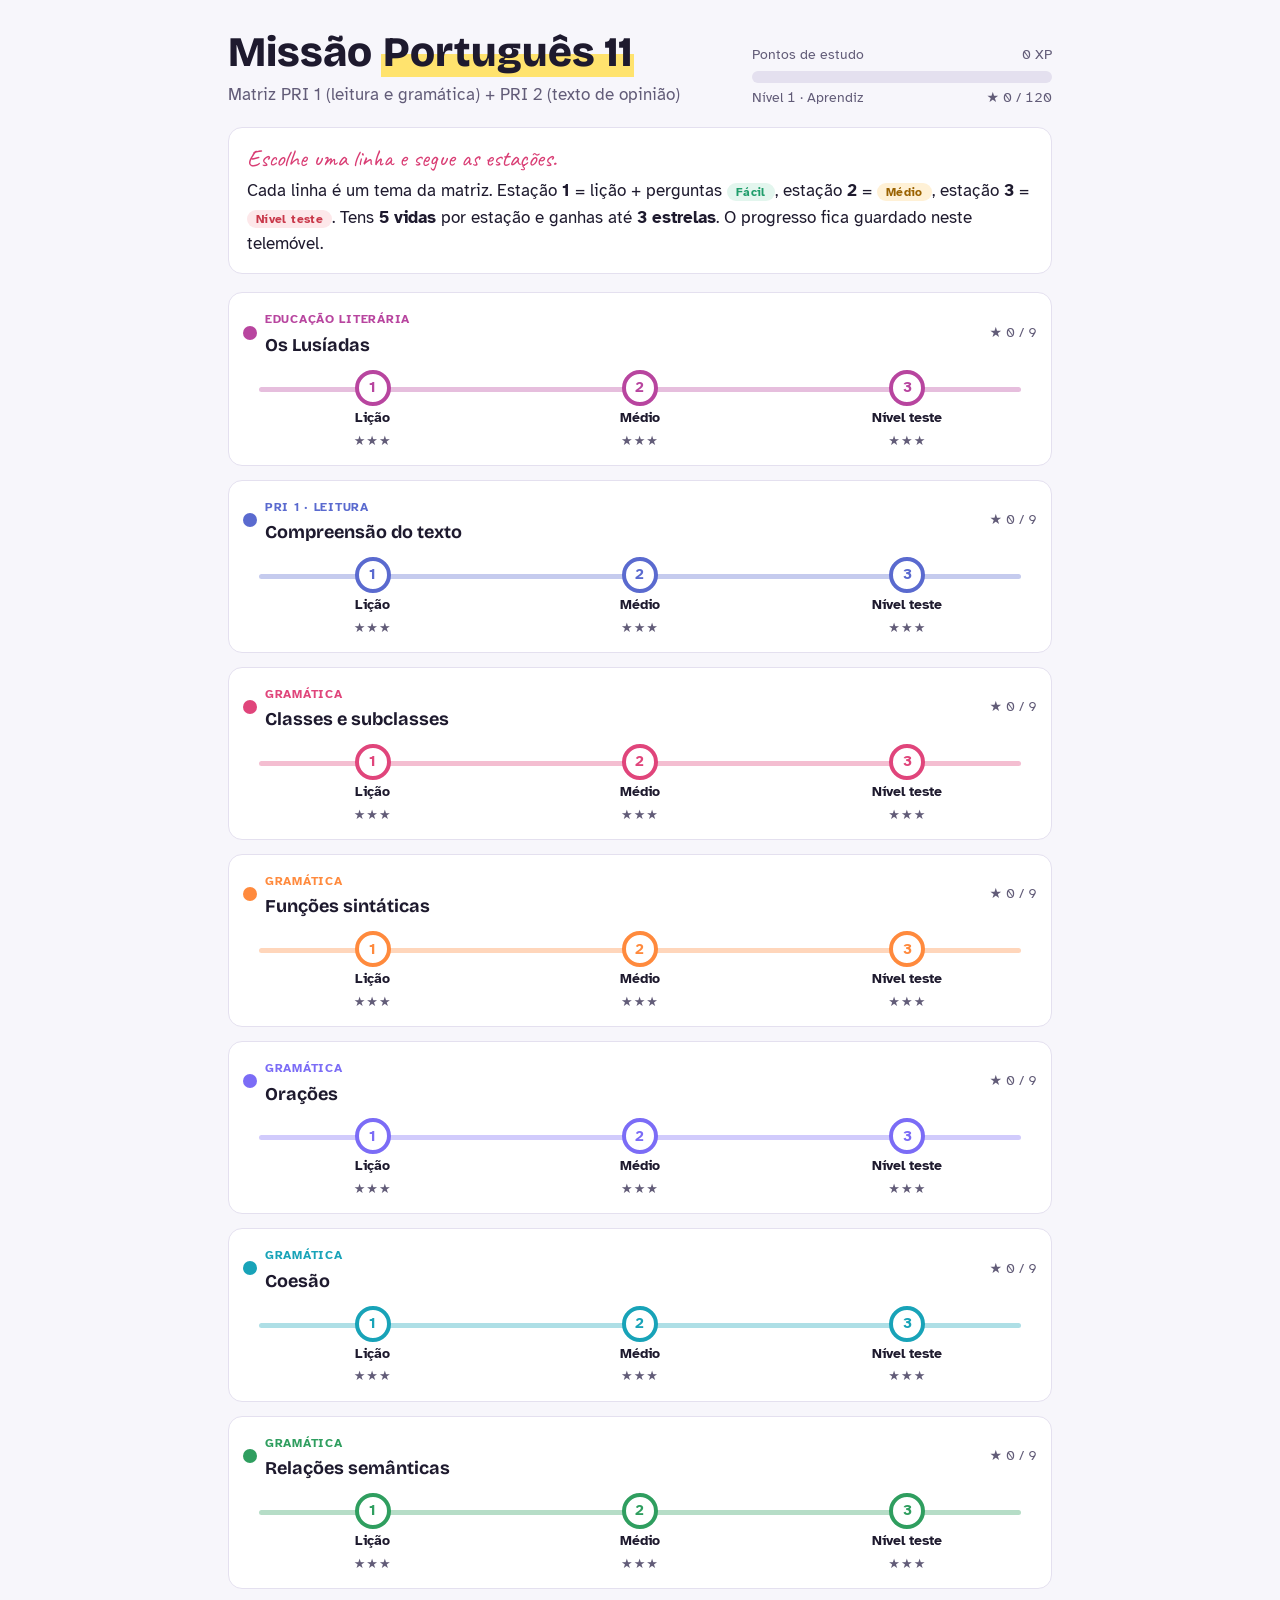
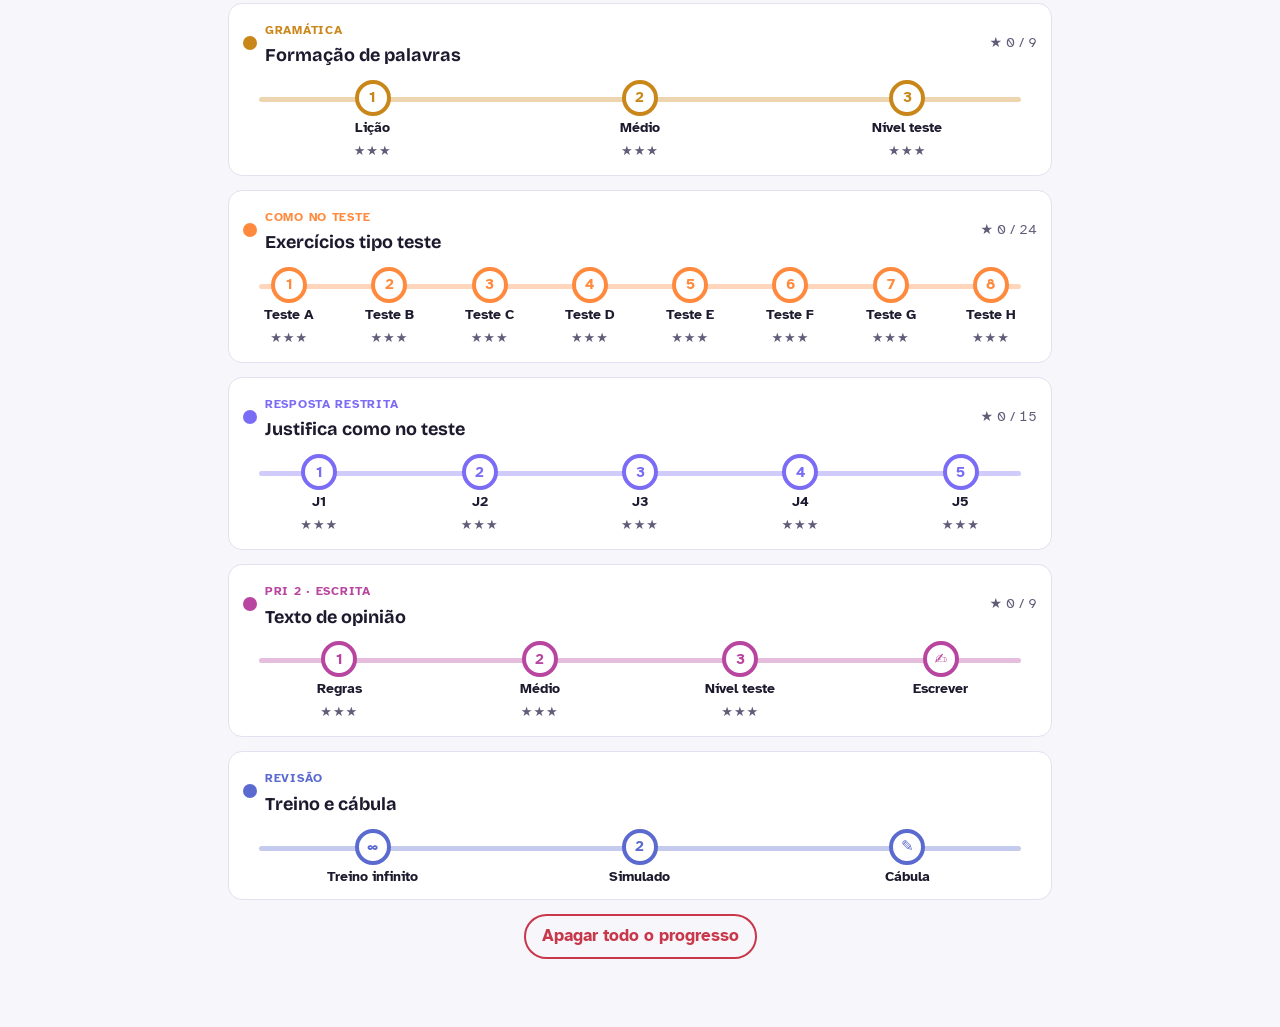
==== commit 8e7fb9f0: "Botões com 2 toques, testes F-H dos exames nacionais e regras IAVE do texto de opinião Co-Authored-B" ====
--- a/index.html
+++ b/index.html
@@ -299,7 +299,10 @@
    {lv:3,p:"A oração «embora seja cada vez mais necessário» (linha 9) é subordinada adverbial", o:["causal","concessiva","final","temporal"], a:1, e:"«embora» = apesar de: concessiva."},
    {lv:3,p:"A palavra «Infelizmente» (linha 8) formou-se por", o:["parassíntese","prefixação e sufixação","sufixação","composição"], a:1, e:"Existem «infeliz» e «felizmente»: prefixação e sufixação."},
    {lv:3,p:"A expressão «Por isso» (linha 10) contribui para a coesão", o:["lexical","frásica","interfrásica","temporal"], a:2, e:"É um conector com valor conclusivo que liga parágrafos: coesão interfrásica."},
-   {lv:3,s:true,p:"Indica a função sintática de «um treino de paciência» em «Ler um livro é um treino de paciência» (linha 6).", a:"Predicativo do sujeito (vem depois do verbo copulativo «ser»)."}
+   {lv:3,s:true,p:"Indica a função sintática de «um treino de paciência» em «Ler um livro é um treino de paciência» (linha 6).", a:"Predicativo do sujeito (vem depois do verbo copulativo «ser»)."},
+   {lv:3,p:"A única oração subordinada adjetiva relativa é", o:["«que nunca vimos» (linha 7)","«Quem salta de ecrã em ecrã» (linha 4)","«embora seja cada vez mais necessário» (linha 9)","«que os jovens já não leem» (linha 1)"], a:0, e:"«que» retoma o nome «lugares», que vem antes: relativa. As outras: substantiva relativa (sem nome antes), adverbial concessiva e substantiva completiva («diga isso»)."},
+   {lv:3,p:"Todas as expressões desempenham a função de complemento direto, exceto", o:["«um treino de paciência» (linha 6)","«tantas palavras» (linha 2)","«um raciocínio longo» (linha 7)","«momentos sem ecrãs» (linhas 10-11)"], a:0, e:"«um treino de paciência» vem depois de «é» (verbo copulativo): predicativo do sujeito. As outras passam a pronome: leram-nas, segui-lo, protegê-los."},
+   {lv:2,p:"A única palavra que retoma uma expressão anterior (anáfora) é", o:["«a» em «para a compreender» (linha 5)","«Talvez» (linha 1)","«Infelizmente» (linha 8)","«Por isso» (linha 10)"], a:0, e:"«a» retoma «uma ideia»: coesão referencial por anáfora."}
   ]},
 
  classes:{c:"--c1", name:"Classes e subclasses", pic:"Uma equipa: cada palavra tem um papel",
@@ -539,7 +542,7 @@
 
  opiniao:{c:"--c8", name:"Texto de opinião: regras", pic:"Um hambúrguer: pão, carne, carne, pão",
   rows:[
-   ["Limite","<b>250 a 350 palavras</b>. Fora do limite perde pontos; muito curto pode valer 0."],
+   ["Limite","<b>250 a 350 palavras</b>. Nos exames nacionais (IAVE), sair dos limites tira <b>até 5 pontos</b> e um texto com <b>menos de 80 palavras vale 0</b>. Conta-se como palavra tudo o que está entre espaços (dir-se-ia = 1; 2025 = 1)."],
    ["Introdução","apresenta o tema e diz logo a tua <b>opinião</b> (tese)."],
    ["Desenvolvimento","<b>2 argumentos</b>, cada um com um <b>exemplo</b> concreto, em parágrafos diferentes."],
    ["Contra-argumento","«É certo que…; no entanto,…» (valoriza o texto)."],
@@ -555,10 +558,12 @@
    {lv:2,p:"Qual destas frases tem um erro de pontuação?", o:["«Os alunos, estudaram muito.»","«Embora chovesse, saímos.»","«Estudei, mas não passei.»","«Professora, posso sair?»"], a:0, e:"Nunca se põe vírgula entre o sujeito («Os alunos») e o verbo."},
    {lv:2,t:"f",p:"Escolhe os conectores certos.", x:"«{0}, o telemóvel distrai. {1}, quem recebe uma mensagem perde o fio à aula.»", b:[[["Em primeiro lugar","Em suma","No entanto"],0],[["Por exemplo","Em suma","Contudo"],0]], e:"Primeiro apresentas o argumento, depois o exemplo."},
    {lv:2,p:"Qual destas frases é adequada a um texto de opinião?", o:["«Considero que a leitura é essencial.»","«Tipo, ler é bué fixe.»","«Eu acho que sim, tá?»","«Ler é top!!!»"], a:0, e:"Linguagem formal: «considero», «defendo», «na minha opinião»."},
-   {lv:3,p:"Se o limite é 250 a 350 palavras e escreves 360,", o:["o texto é desvalorizado: perdes alguns pontos","perdes a pergunta toda","não perdes nada","ganhas pontos por escreveres mais"], a:0, e:"Sair dos limites de extensão tira pontos ao texto. Quantos, depende dos critérios: pergunta à professora. O mais seguro é ficar sempre entre 250 e 350."},
+   {lv:3,p:"Se o limite é 250 a 350 palavras e escreves 360,", o:["o texto é desvalorizado: perdes alguns pontos","perdes a pergunta toda","não perdes nada","ganhas pontos por escreveres mais"], a:0, e:"Nos exames nacionais (IAVE), um desvio dos limites tira até 5 pontos. Na tua escola, confirma com a professora. O mais seguro é ficar sempre entre 250 e 350."},
    {lv:3,p:"Qual é o maior perigo no texto de opinião?", o:["fugir ao tema ou não dar opinião","ter 260 palavras","usar «Em suma»","fazer 5 parágrafos"], a:0, e:"Nos critérios, falhar o género ou o tema pode anular a estrutura e a correção linguística."},
    {lv:3,p:"A conclusão deve", o:["reafirmar a opinião, sem ideias novas","apresentar o argumento mais forte pela primeira vez","contar uma história nova","ter mais de 100 palavras"], a:0, e:"Na conclusão não se trazem argumentos novos."},
-   {lv:3,s:true,p:"Escreve uma introdução (cerca de 50 palavras) para o tema «As redes sociais aproximam ou afastam as pessoas?».", a:"Exemplo: «As redes sociais fazem hoje parte do dia a dia de quase todos os jovens. Há quem diga que nos aproximam de amigos distantes; outros acreditam que nos isolam. Na minha opinião, embora facilitem o contacto, as redes sociais afastam as pessoas, porque substituem a conversa real por uma presença virtual.» Verifica: tema + opinião clara."}
+   {lv:3,s:true,p:"Escreve uma introdução (cerca de 50 palavras) para o tema «As redes sociais aproximam ou afastam as pessoas?».", a:"Exemplo: «As redes sociais fazem hoje parte do dia a dia de quase todos os jovens. Há quem diga que nos aproximam de amigos distantes; outros acreditam que nos isolam. Na minha opinião, embora facilitem o contacto, as redes sociais afastam as pessoas, porque substituem a conversa real por uma presença virtual.» Verifica: tema + opinião clara."},
+   {lv:2,p:"Na contagem de palavras do teste, o número «2025» conta como", o:["1 palavra","4 palavras","2 palavras","não conta"], a:0, e:"Qualquer número conta como uma única palavra, seja qual for o número de algarismos (critérios do IAVE)."},
+   {lv:3,p:"Nos exames nacionais, um texto de opinião com menos de 80 palavras", o:["é classificado com zero pontos","perde só 1 ponto","perde 5 pontos","não é penalizado"], a:0, e:"Critérios do IAVE: um texto com extensão inferior a 80 palavras vale 0 pontos."}
   ]},
 
  /* ===== Exercícios tipo teste ===== */
@@ -636,6 +641,54 @@
    {lv:3,p:"Em «Aquelas proeminências gloriosas», a palavra «Aquelas» é", o:["determinante demonstrativo","pronome demonstrativo","pronome pessoal","quantificador universal"], a:0, e:"Vem logo antes do nome «proeminências»: determinante demonstrativo."},
    {lv:3,p:"Em «os deleites desta ilha», a palavra «desta» resulta da junção de", o:["preposição «de» + determinante demonstrativo «esta»","preposição «de» + pronome pessoal «esta»","artigo definido + nome","dois determinantes"], a:0, e:"de + esta = desta: a preposição contrai-se com o determinante demonstrativo que vem antes de «ilha»."},
    {lv:3,s:true,p:"Explica o sentido alegórico da Ilha dos Amores, com base na estância 89.", a:"A ilha e as Ninfas não são reais: simbolizam as honras e a glória («as deleitosas / Honras que a vida fazem sublimada») que os portugueses merecem pelos seus feitos heroicos."}
+  ]},
+ testeF:{c:"--c6", name:"Teste F · D. Duarte e o Infante D. Fernando", pic:"Os Lusíadas, Canto IV, estâncias 51 a 53 (Exame Nacional 2025)", exam:true,
+  text:{h:"Os Lusíadas, Canto IV",lines:["51","«Não foi do Rei Duarte tão ditoso","O tempo que ficou na suma alteza,","Que assi vai alternando o tempo iroso","O bem co mal, o gosto co a tristeza.","Quem viu sempre um estado deleitoso?","Ou quem viu em Fortuna haver firmeza?","Pois inda neste Reino e neste Rei","Não usou ela tanto desta lei?","52","«Viu ser cativo o santo irmão Fernando","(Que a tão altas empresas aspirava),","Que, por salvar o povo miserando","Cercado, ao Sarraceno se entregava.","Só por amor da pátria está passando","A vida, de senhora feita escrava,","Por não se dar por ele a forte Ceita.","Mais o público bem que o seu respeita.","53","«Codro, por que o inimigo não vencesse,","Deixou antes vencer da morte a vida;","Régulo, por que a pátria não perdesse,","Quis mais a liberdade ver perdida.","Este, por que se Espanha não temesse,","A cativeiro eterno se convida!","Codro, nem Cúrcio, ouvido por espanto,","Nem os Décios leais, fizeram tanto."]},
+  rows:[["Vocabulário","ditoso = feliz · suma alteza = trono · iroso = irado · Fortuna = destino, sorte · firmeza = estabilidade · miserando = digno de pena · Sarraceno = mouro · Ceita = Ceuta · Codro, Régulo, Cúrcio, Décios = heróis da Antiguidade que se sacrificaram pela pátria"],["Contexto","D. Fernando, irmão do rei D. Duarte, foi capturado pelos mouros em Tânger (1437). Para o libertar, Portugal teria de entregar Ceuta; o rei recusou e o Infante morreu no cativeiro."]],
+  tip:"Este excerto saiu no <b>Exame Nacional de Português de 2025</b> (1.ª fase). Repara na Fortuna (est. 51), no sacrifício de D. Fernando (est. 52) e na comparação com os heróis antigos (est. 53).",
+  qs:[
+   {lv:2,p:"Na estância 51, o narrador diz que o reinado de D. Duarte", o:["não foi feliz, porque a sorte alterna o bem e o mal","foi o mais feliz da história de Portugal","foi longo e cheio de vitórias","não teve acontecimentos importantes"], a:0, e:"«Não foi do Rei Duarte tão ditoso / O tempo» e «vai alternando o tempo iroso / O bem co mal»."},
+   {lv:2,p:"As perguntas «Quem viu sempre um estado deleitoso? / Ou quem viu em Fortuna haver firmeza?» mostram que", o:["a sorte nunca é constante: ninguém é sempre feliz","o narrador não sabe a resposta","a Fortuna protege sempre os reis","D. Duarte foi sempre feliz"], a:0, e:"São interrogações retóricas: a resposta implícita é «ninguém». A Fortuna não tem firmeza."},
+   {lv:2,p:"Segundo a estância 52, o Infante D. Fernando ficou cativo dos mouros", o:["para salvar o povo cercado, e Ceuta não foi entregue em troca dele","porque fugiu da batalha","porque quis viver em Marrocos","por ordem do rei de Melinde"], a:0, e:"«por salvar o povo miserando / Cercado, ao Sarraceno se entregava» e «Por não se dar por ele a forte Ceita»."},
+   {lv:2,p:"O verso «Mais o público bem que o seu respeita» mostra que D. Fernando", o:["põe o bem da pátria acima do seu bem pessoal","só pensa em si próprio","respeita mais os mouros do que os portugueses","quer ser rei"], a:0, e:"«o público bem» (o bem de todos) vale mais do que «o seu»: espírito de sacrifício e amor à pátria."},
+   {lv:3,p:"Na estância 53, o narrador compara D. Fernando com Codro, Régulo, Cúrcio e os Décios para", o:["reforçar o carácter extraordinário das ações do Infante","mostrar que os heróis antigos foram maiores","criticar D. Fernando","provar que a vida humana é curta"], a:0, e:"«Nem os Décios leais, fizeram tanto»: o sacrifício de D. Fernando supera o dos heróis antigos. (Era esta a resposta no exame de 2025.)"},
+   {lv:3,p:"Na estância 53, a referência a Codro, Régulo, Cúrcio e aos Décios é sobretudo", o:["uma enumeração de heróis da Antiguidade","uma apóstrofe às Ninfas","uma sinestesia","um eufemismo"], a:0, e:"O narrador lista vários heróis antigos, uns a seguir aos outros: enumeração. (No exame, a resposta certa era «enumeração».)"},
+   {lv:3,p:"Em «A vida, de senhora feita escrava» (est. 52), há", o:["uma antítese (senhora / escrava)","uma hipérbole","uma interrogação retórica","uma personificação do mar"], a:0, e:"«senhora» e «escrava» são ideias opostas: antítese. Mostra a queda do Infante, de príncipe a prisioneiro."},
+   {lv:3,p:"A oração «(Que a tão altas empresas aspirava)» (est. 52) é", o:["subordinada adjetiva relativa explicativa","subordinada substantiva completiva","subordinada adverbial causal","coordenada copulativa"], a:0, e:"«Que» retoma «o santo irmão Fernando» e a oração está entre parênteses, só a acrescentar informação: relativa explicativa."},
+   {lv:3,p:"Em «Só por amor da pátria está passando / A vida», a palavra «Só» é", o:["advérbio de exclusão","adjetivo qualificativo","quantificador existencial","conjunção coordenativa"], a:0, e:"Dá para trocar por «apenas»: advérbio de exclusão."},
+   {lv:3,s:true,p:"Refere duas características de D. Fernando, com base nas estâncias 52 e 53.", a:"Por exemplo: amor à pátria e espírito de sacrifício («Só por amor da pátria está passando / A vida»); põe o bem comum acima do seu («Mais o público bem que o seu respeita»); heroísmo maior do que o dos heróis antigos («Nem os Décios leais, fizeram tanto»)."}
+  ]},
+ testeG:{c:"--c7", name:"Teste G · O poeta queixa-se", pic:"Os Lusíadas, Canto VII, estâncias 78 a 81 (Exame Nacional 2016)", exam:true,
+  text:{h:"Os Lusíadas, Canto VII",lines:["78","Um ramo na mão tinha... Mas, ó cego,","Eu, que cometo, insano e temerário,","Sem vós, Ninfas do Tejo e do Mondego,","Por caminho tão árduo, longo e vário!","Vosso favor invoco, que navego","Por alto mar, com vento tão contrário","Que, se não me ajudais, hei grande medo","Que o meu fraco batel se alague cedo.","79","Olhai que há tanto tempo que, cantando","O vosso Tejo e os vossos Lusitanos,","A Fortuna me traz peregrinando,","Novos trabalhos vendo e novos danos:","Agora o mar, agora experimentando","Os perigos Mavórcios inumanos,","Qual Cánace, que à morte se condena,","Nũa mão sempre a espada e noutra a pena;","80","Agora, com pobreza avorrecida,","Por hospícios alheios degradado;","Agora, da esperança já adquirida,","De novo mais que nunca derribado;","Agora às costas escapando a vida,","Que dum fio pendia tão delgado","Que não menos milagre foi salvar-se","Que pera o Rei Judaico acrecentar-se.","81","E ainda, Ninfas minhas, não bastava","Que tamanhas misérias me cercassem,","Senão que aqueles que eu cantando andava","Tal prémio de meus versos me tornassem:","A troco dos descansos que esperava,","Das capelas de louro que me honrassem,","Trabalhos nunca usados me inventaram,","Com que em tão duro estado me deitaram."]},
+  rows:[["Vocabulário","cometo = empreendo · insano = louco · temerário = ousado · batel = barco pequeno · Agora… agora = ora… ora · Mavórcios = de Marte, da guerra · Cánace = figura mitológica que escreveu uma carta com uma mão, segurando uma espada na outra · avorrecida = odiosa · hospícios = abrigos · degradado = exilado · Rei Judaico = Ezequias, a quem Deus deu mais 15 anos de vida · capelas de louro = coroas de louro"]],
+  tip:"Este excerto saiu no <b>Exame Nacional de Português de 2016</b> (época especial). É uma <b>reflexão do poeta</b>: Camões fala da sua própria vida e queixa-se de ingratidão.",
+  qs:[
+   {lv:2,p:"Na estância 78, o poeta pede ajuda às Ninfas do Tejo e do Mondego porque", o:["escrever o poema é como uma viagem longa e difícil, e tem medo de não a conseguir acabar","quer ir ao Tejo","as Ninfas o abandonaram para sempre","quer agradecer uma vitória"], a:0, e:"«Por caminho tão árduo, longo e vário» e «se não me ajudais, hei grande medo / Que o meu fraco batel se alague cedo»."},
+   {lv:2,p:"No verso «Que o meu fraco batel se alague cedo», o «fraco batel» representa", o:["a capacidade (o engenho) do poeta para acabar o poema","um navio da armada de Vasco da Gama","o rio Tejo","a vida de D. Sebastião"], a:0, e:"Metáfora: a escrita é uma navegação e o talento do poeta é um pequeno barco que se pode afundar."},
+   {lv:2,p:"«Nũa mão sempre a espada e noutra a pena» significa que Camões", o:["foi ao mesmo tempo soldado e poeta","escreveu com uma espada","nunca combateu","foi rei"], a:0, e:"A espada = a vida de soldado («perigos Mavórcios»); a pena = a escrita. É um aspeto autobiográfico."},
+   {lv:2,p:"Nas estâncias 79 e 80, o poeta enumera", o:["as desgraças da sua vida: perigos no mar, guerra, pobreza, exílio","as vitórias dos portugueses na Índia","os deuses do Olimpo","os prémios que recebeu do rei"], a:0, e:"«Agora o mar», «Os perigos Mavórcios», «pobreza avorrecida», «Por hospícios alheios degradado»."},
+   {lv:3,p:"Na estância 81, o poeta critica", o:["a ingratidão dos portugueses que cantou, que lhe deram trabalhos em vez de prémio","as Ninfas por não o ajudarem","os mouros","o rei de Melinde"], a:0, e:"«aqueles que eu cantando andava / Tal prémio de meus versos me tornassem»: em vez de descanso e de «capelas de louro», deram-lhe «Trabalhos nunca usados»."},
+   {lv:3,p:"A repetição de «Agora» no início de vários versos (est. 79-80) é", o:["uma anáfora","uma apóstrofe","um eufemismo","uma comparação"], a:0, e:"Repetir a mesma palavra no início de versos é anáfora (recurso expressivo). Reforça a sucessão de desgraças."},
+   {lv:3,p:"Em «Qual Cánace, que à morte se condena», o poeta faz", o:["uma comparação entre ele e Cánace","uma enumeração de batalhas","uma interrogação retórica","uma hipérbole"], a:0, e:"«Qual» = como: compara-se a Cánace, que escrevia com uma mão e segurava a espada com a outra."},
+   {lv:3,p:"Em «Mas, ó cego, / Eu, que cometo…», a expressão «ó cego» desempenha a função de", o:["vocativo","sujeito","complemento direto","predicativo do sujeito"], a:0, e:"O poeta chama-se a si próprio, com «ó» e entre vírgulas: vocativo."},
+   {lv:3,p:"Em «Vosso favor invoco», «Vosso favor» desempenha a função de", o:["complemento direto","sujeito","complemento indireto","vocativo"], a:0, e:"Invoco o quê? O vosso favor → invoco-o: complemento direto."},
+   {lv:3,s:true,p:"Explica o sentido do verso «Nũa mão sempre a espada e noutra a pena», tendo em conta a vida do poeta.", a:"Camões foi soldado e poeta ao mesmo tempo: enquanto combatia e corria perigos («perigos Mavórcios»), continuava a escrever o poema. A espada simboliza a guerra e a pena simboliza a escrita."}
+  ]},
+ testeH:{c:"--c8", name:"Teste H · Quem o poeta não canta", pic:"Os Lusíadas, Canto VII, estâncias 84 a 87 (Exame Nacional 2013)", exam:true,
+  text:{h:"Os Lusíadas, Canto VII",lines:["84","Nem creiais, Ninfas, não, que fama desse","A quem ao bem comum e do seu Rei","Antepuser seu próprio interesse,","Imigo da divina e humana Lei.","Nenhum ambicioso que quisesse","Subir a grandes cargos, cantarei,","Só por poder com torpes exercícios","Usar mais largamente de seus vícios;","85","Nenhum que use de seu poder bastante","Pera servir a seu desejo feio,","E que, por comprazer ao vulgo errante,","Se muda em mais figuras que Proteio.","Nem, Camenas, também cuideis que cante","Quem, com hábito honesto e grave, veio,","Por contentar o Rei, no ofício novo,","A despir e roubar o pobre povo!","86","Nem quem acha que é justo e que é direito","Guardar-se a lei do Rei severamente,","E não acha que é justo e bom respeito","Que se pague o suor da servil gente;","Nem quem sempre, com pouco experto peito,","Razões aprende, e cuida que é prudente,","Pera taxar, com mão rapace e escassa,","Os trabalhos alheios que não passa.","87","Aqueles sós direi que aventuraram","Por seu Deus, por seu Rei, a amada vida,","Onde, perdendo-a, em fama a dilataram,","Tão bem de suas obras merecida.","Apolo e as Musas, que me acompanharam,","Me dobrarão a fúria concedida,","Enquanto eu tomo alento, descansado,","Por tornar ao trabalho, mais folgado."]},
+  rows:[["Vocabulário","antepuser = puser à frente · imigo = inimigo · torpes = interesseiros, sórdidos · vulgo errante = povo inconstante · Proteio = Proteu, deus que mudava de forma · Camenas = musas · hábito = aparência · experto = experiente · rapace = ávida de lucro · taxar = cobrar imposto · dilataram = alargaram · fúria = inspiração"]],
+  tip:"Este excerto saiu no <b>Exame Nacional de Português de 2013</b> (2.ª fase). É uma <b>reflexão do poeta</b>: diz quem NÃO merece ser cantado e quem merece.",
+  qs:[
+   {lv:2,p:"Nas estâncias 84 a 86, o poeta recusa cantar", o:["os ambiciosos e os que põem o seu interesse acima do bem comum","os que morreram pela pátria","os navegadores portugueses","as Ninfas e as Musas"], a:0, e:"«A quem ao bem comum e do seu Rei / Antepuser seu próprio interesse» e «Nenhum ambicioso»."},
+   {lv:2,p:"Em «Por contentar o Rei, no ofício novo, / A despir e roubar o pobre povo!», o poeta critica", o:["quem explora e rouba o povo para agradar ao rei","o povo por ser pobre","o rei por ser generoso","os soldados"], a:0, e:"Critica os que, num cargo novo, exploram o «pobre povo» para contentar o rei."},
+   {lv:2,p:"Na estância 86, o poeta defende que é justo", o:["pagar o trabalho (o «suor») de quem serve","cobrar mais impostos ao povo","aplicar a lei sem pensar nas pessoas","não pagar a quem trabalha"], a:0, e:"«justo e bom respeito / Que se pague o suor da servil gente»."},
+   {lv:2,p:"Na estância 87, o poeta diz que só vai cantar", o:["os que arriscaram a vida por Deus e pelo Rei e ganharam fama","os ambiciosos","os ricos","os que cobram impostos"], a:0, e:"«Aqueles sós direi que aventuraram / Por seu Deus, por seu Rei, a amada vida»."},
+   {lv:3,p:"«Onde, perdendo-a, em fama a dilataram» quer dizer que esses heróis", o:["perderam a vida, mas ganharam fama que os torna imortais","perderam a fama","ficaram ricos","fugiram ao perigo"], a:0, e:"Perdendo a vida, «dilataram-na» (alargaram-na) em fama: a fama faz a vida continuar."},
+   {lv:3,p:"A comparação «Se muda em mais figuras que Proteio» critica", o:["quem muda de atitude para agradar ao povo","os deuses do mar","quem é sempre fiel","os navegadores"], a:0, e:"Proteu mudava de forma; quem quer agradar ao «vulgo errante» muda ainda mais do que ele: falta de carácter."},
+   {lv:3,p:"Em «Nem creiais, Ninfas, não, que fama desse», a palavra «Ninfas» desempenha a função de", o:["vocativo","sujeito","complemento indireto","complemento direto"], a:0, e:"O poeta dirige-se às Ninfas, entre vírgulas: vocativo."},
+   {lv:3,p:"Em «Nenhum ambicioso que quisesse / Subir a grandes cargos», a oração «que quisesse subir a grandes cargos» é", o:["subordinada adjetiva relativa restritiva","subordinada adjetiva relativa explicativa","subordinada substantiva completiva","subordinada adverbial final"], a:0, e:"«que» retoma «ambicioso» e não há vírgula: restritiva (filtra quais ambiciosos)."},
+   {lv:3,p:"A palavra «ambicioso» formou-se por", o:["sufixação","prefixação","parassíntese","composição morfológica"], a:0, e:"ambição + -oso: sufixação."},
+   {lv:3,s:true,p:"Caracteriza aqueles que o poeta recusa cantar (estâncias 84 a 86).", a:"São ambiciosos e interesseiros, que põem o seu interesse acima do bem comum; usam o poder para os seus vícios; mudam de atitude para agradar ao povo (como Proteu); exploram e roubam o povo e não pagam o trabalho alheio."}
   ]}
 };
 const TEXT = ["Há quem diga que os jovens já não leem. Talvez seja verdade que","abrem menos livros, mas nunca leram tantas palavras: mensagens,","legendas, comentários. O problema não está na quantidade, mas na","atenção. Quem salta de ecrã em ecrã raramente fica tempo suficiente","numa ideia para a compreender a fundo.","Ler um livro é um treino de paciência. Obriga-nos a seguir um","raciocínio longo, a imaginar lugares que nunca vimos e a pôr-nos","no lugar de outras pessoas. Infelizmente, este treino tornou-se raro,","embora seja cada vez mais necessário.","Por isso, as escolas e as famílias deviam proteger momentos sem","ecrãs, em que a leitura volte a ser um prazer e não uma obrigação."];
@@ -672,11 +725,21 @@
   ["[Infelizmente], a viagem foi longa.","modificador de frase"],["A Ana deu-[lhe] um livro.","complemento indireto"],["A Maria leu-[o] ontem.","complemento direto"],
   ["O professor ficou [contente] com os resultados.","predicativo do sujeito"],["A turma elegeu a Ana [delegada].","predicativo do complemento direto"],["Ela mora [em Lisboa].","complemento oblíquo"],
   ["O texto foi lido [pelos alunos].","complemento agente da passiva"],["Os alunos [que estudaram] passaram.","modificador restritivo do nome"],["O Pedro, [que é meu primo], chegou.","modificador apositivo do nome"],
-  ["Ele estava certo [da vitória].","complemento do adjetivo"],["[Rapazes], prestem atenção!","vocativo"],["[Felizmente], todos regressaram.","modificador de frase"],["Inês amava [D. Pedro].","complemento direto"],["[Vénus] protegia os portugueses.","sujeito"]]},
+  ["Ele estava certo [da vitória].","complemento do adjetivo"],["[Rapazes], prestem atenção!","vocativo"],["[Felizmente], todos regressaram.","modificador de frase"],["Inês amava [D. Pedro].","complemento direto"],["[Vénus] protegia os portugueses.","sujeito"],
+  ["[A armada] partiu de Belém.","sujeito"],["Vénus ajudou [os portugueses].","complemento direto"],["Camões dedicou o poema [a D. Sebastião].","complemento indireto"],
+  ["Os nautas precisavam [de descanso].","complemento oblíquo"],["O Adamastor era [enorme].","predicativo do sujeito"],["O rei nomeou Vasco da Gama [capitão da armada].","predicativo do complemento direto"],
+  ["O episódio foi narrado [por Vasco da Gama].","complemento agente da passiva"],["Li dois cantos [ontem].","modificador do grupo verbal"],["A chegada [dos navegadores] foi festejada.","complemento do nome"],
+  ["O Velho estava cheio [de razão].","complemento do adjetivo"],["[Sinceramente], não gostei do filme.","modificador de frase"],["Os versos [de Camões] são famosos.","modificador restritivo do nome"],
+  ["Lisboa, [capital de Portugal], é linda.","modificador apositivo do nome"],["[Inês], porque choras?","vocativo"],["Os nautas mostraram [ao rei] as especiarias.","complemento indireto"],
+  ["O Pedro gosta [de futebol].","complemento oblíquo"],["A professora corrigiu [os testes] à noite.","complemento direto"],["A professora corrigiu os testes [à noite].","modificador do grupo verbal"],
+  ["O Rui continua [doente].","predicativo do sujeito"],["Achei a aula [interessante].","predicativo do complemento direto"]]},
  suj:{q:"Que tipo de sujeito tem esta frase?", tip:"Não está escrito mas sabes quem é = subentendido; não se sabe quem = indeterminado; verbos do tempo e «haver» = expletivo.", items:[
   ["Chove muito em novembro.","nulo expletivo"],["Estudámos para o teste.","nulo subentendido"],["Bateram à porta.","nulo indeterminado"],["Diz-se que o teste é fácil.","nulo indeterminado"],
   ["Camões e Vasco da Gama são figuras célebres.","composto"],["A armada partiu.","simples"],["Há muitos alunos na sala.","nulo expletivo"],["Escrevi o texto ontem.","nulo subentendido"],
-  ["O Pedro e a Ana chegaram.","composto"],["Os deuses reuniram-se no Olimpo.","simples"],["Trovejou durante a noite.","nulo expletivo"],["Roubaram-me a bicicleta.","nulo indeterminado"],["Partiste cedo.","nulo subentendido"]],
+  ["O Pedro e a Ana chegaram.","composto"],["Os deuses reuniram-se no Olimpo.","simples"],["Trovejou durante a noite.","nulo expletivo"],["Roubaram-me a bicicleta.","nulo indeterminado"],["Partiste cedo.","nulo subentendido"],
+  ["Nevou na serra.","nulo expletivo"],["Contaram-me um segredo.","nulo indeterminado"],["Lemos Os Lusíadas na aula.","nulo subentendido"],
+  ["Vénus e as ninfas ajudaram os nautas.","composto"],["O Velho do Restelo criticou a viagem.","simples"],["Houve uma tempestade.","nulo expletivo"],
+  ["Vou ao cinema hoje.","nulo subentendido"],["Telefonaram para a escola.","nulo indeterminado"],["Os alunos e a professora visitaram o museu.","composto"],["A turma ganhou o prémio.","simples"]],
   labels:["simples","composto","nulo subentendido","nulo indeterminado","nulo expletivo"]},
  cls:{q:"Classe e subclasse da palavra destacada?", tip:"Antes do nome = determinante; no lugar do nome = pronome; quantas coisas = quantificador.", items:[
   ["O [meu] caderno é azul.","determinante possessivo"],["Este caderno é o [meu].","pronome possessivo"],["[Este] livro é ótimo.","determinante demonstrativo"],["Quero [este].","pronome demonstrativo"],
@@ -687,7 +750,22 @@
   ["Disse [que] vinha.","conjunção subordinativa completiva"],["O livro [que] li é bom.","pronome relativo"],["O autor [cujo] livro li é português.","determinante relativo"],["A casa [onde] moro é antiga.","advérbio relativo"],
   ["[Onde] moras?","advérbio interrogativo"],["Vim [do] mercado.","preposição contraída"],["Gosto [de] ler.","preposição simples"],["O mar [estava] agitado.","verbo copulativo"],["Os nautas [tinham] partido.","verbo auxiliar"],
   ["A [armada] partiu.","nome comum coletivo"],["[Camões] escreveu Os Lusíadas.","nome próprio"],["[Ai]! Que dor!","interjeição"],["Estudei, [logo] passei.","conjunção coordenativa conclusiva"],
-  ["[Quem] chegou?","pronome interrogativo"],["Ela vê-[o] todos os dias.","pronome pessoal"],["[Ontem] choveu.","advérbio de tempo"],["[Quantos] livros leste?","quantificador interrogativo"],["[Qual] livro preferes?","determinante interrogativo"],["[Ninguém] respondeu.","pronome indefinido"]]},
+  ["[Quem] chegou?","pronome interrogativo"],["Ela vê-[o] todos os dias.","pronome pessoal"],["[Ontem] choveu.","advérbio de tempo"],["[Quantos] livros leste?","quantificador interrogativo"],["[Qual] livro preferes?","determinante interrogativo"],["[Ninguém] respondeu.","pronome indefinido"],
+  ["[Uns] marinheiros cantavam.","artigo indefinido"],["[A] armada partiu.","artigo definido"],["[Certamente] vais conseguir.","advérbio de afirmação"],
+  ["Ele mora [aqui].","advérbio de lugar"],["Ela fala [devagar].","advérbio de modo"],["Estou [muito] cansado.","advérbio de quantidade e grau"],
+  ["Os nautas eram [corajosos].","adjetivo qualificativo"],["O Pedro é o [segundo] da fila.","adjetivo numeral"],["[Ambos] os irmãos vieram.","quantificador universal"],
+  ["[Muitos] alunos leram o livro.","quantificador existencial"],["[Que] livro leste?","determinante interrogativo"],["[Aquele] navio é antigo.","determinante demonstrativo"],
+  ["[Isto] é difícil.","pronome demonstrativo"],["Deram-[lhe] um prémio.","pronome pessoal"],["Estudo [para que] os meus pais fiquem contentes.","conjunção subordinativa final"],
+  ["[Quando] cheguei, jantei.","conjunção subordinativa temporal"],["[Se] chover, fico em casa.","conjunção subordinativa condicional"],["Choveu tanto [que] a rua inundou.","conjunção subordinativa consecutiva"],
+  ["Ele canta [como] o pai cantava.","conjunção subordinativa comparativa"],["Lês [ou] escreves?","conjunção coordenativa disjuntiva"],["Vai dormir, [pois] é tarde.","conjunção coordenativa explicativa"],
+  ["Gosto de ler [e] de escrever.","conjunção coordenativa copulativa"],["O navio passou [pelo] cabo.","preposição contraída"],["Vou [para] casa.","preposição simples"],
+  ["[Oh]! Que bonito!","interjeição"],["Estudei; [portanto], passei.","advérbio conectivo"],["[Apenas] dois alunos faltaram.","advérbio de exclusão"],
+  ["[Até] o professor riu.","advérbio de inclusão"],["[Nunca] fui aos Açores.","advérbio de negação"],["[Como] te chamas?","advérbio interrogativo"],
+  ["A [turma] foi ao teatro.","nome comum coletivo"],["A [coragem] venceu o medo.","nome comum"],["[Lisboa] é a capital.","nome próprio"],
+  ["Os nautas [foram] recebidos pelo rei.","verbo auxiliar"],["Ela [parece] cansada.","verbo copulativo"],["O bebé [dorme].","verbo principal intransitivo"],
+  ["O Rui [leu] o livro.","verbo principal transitivo direto"],["Este livro [pertence] ao Rui.","verbo principal transitivo indireto"],
+  ["A professora [deu] os testes aos alunos.","verbo principal transitivo direto e indireto"],["Os alunos [acharam] o teste fácil.","verbo principal transitivo-predicativo"],
+  ["O [teu] é mais bonito.","pronome possessivo"],["A [tua] mochila é nova.","determinante possessivo"],["[Quem] te disse isso?","pronome interrogativo"]]},
  ora:{q:"Classifica a oração destacada.", tip:"Troca por «isso» = substantiva; depois de um nome = relativa (vírgulas = explicativa); circunstância = adverbial.", items:[
   ["Sei [que vais passar].","subordinada substantiva completiva"],["[Quem espera] sempre alcança.","subordinada substantiva relativa"],["Os alunos [que estudaram] passaram.","subordinada adjetiva relativa restritiva"],
   ["Camões, [que perdeu um olho], foi soldado.","subordinada adjetiva relativa explicativa"],["Saímos, [embora chovesse].","subordinada adverbial concessiva"],["Fiquei em casa [porque estava doente].","subordinada adverbial causal"],
@@ -695,22 +773,43 @@
   ["Choveu tanto [que a rua inundou].","subordinada adverbial consecutiva"],["Ele leu mais [do que eu esperava].","subordinada adverbial comparativa"],["Estudei, [mas não passei].","coordenada adversativa"],
   ["Estudei [e passei].","coordenada copulativa"],["Estudas [ou vais passear]?","coordenada disjuntiva"],["Estudei muito, [por isso passei].","coordenada conclusiva"],["Leva o casaco, [pois está frio].","coordenada explicativa"],
   ["Perguntei [se ele vinha].","subordinada substantiva completiva"],["A ilha [onde descansaram] era bela.","subordinada adjetiva relativa restritiva"],["O Adamastor, [que guardava o cabo], ameaçou os nautas.","subordinada adjetiva relativa explicativa"],
-  ["[Como estava cansado], deitou-se cedo.","subordinada adverbial causal"],["[Ainda que seja difícil], vou tentar.","subordinada adverbial concessiva"],["É importante [que leias o texto].","subordinada substantiva completiva"]]},
+  ["[Como estava cansado], deitou-se cedo.","subordinada adverbial causal"],["[Ainda que seja difícil], vou tentar.","subordinada adverbial concessiva"],["É importante [que leias o texto].","subordinada substantiva completiva"],
+  ["[Embora estivesse cansado], continuou.","subordinada adverbial concessiva"],["Fala alto [para que todos ouçam].","subordinada adverbial final"],
+  ["[Caso chova], ficamos em casa.","subordinada adverbial condicional"],["[Enquanto lia], ouvia música.","subordinada adverbial temporal"],
+  ["Estava tão cansado [que adormeceu].","subordinada adverbial consecutiva"],["Faltou [porque estava doente].","subordinada adverbial causal"],
+  ["Ela canta [como a mãe cantava].","subordinada adverbial comparativa"],["Espero [que venhas].","subordinada substantiva completiva"],
+  ["[Quem estuda] passa.","subordinada substantiva relativa"],["O livro [que me deste] é ótimo.","subordinada adjetiva relativa restritiva"],
+  ["Lisboa, [que é a capital], é linda.","subordinada adjetiva relativa explicativa"],["Li o livro [e vi o filme].","coordenada copulativa"],
+  ["Quis ir, [mas não pude].","coordenada adversativa"],["Ficas [ou vens]?","coordenada disjuntiva"],["Penso, [logo existo].","coordenada conclusiva"],
+  ["Despacha-te, [que é tarde].","coordenada explicativa"]]},
  coe:{q:"Que mecanismo de coesão assegura a parte destacada?", tip:"Diz o tipo e o mecanismo: referencial (anáfora/catáfora/elipse), interfrásica, frásica, temporal, lexical (reiteração/sinonímia/hiperonímia…).", items:[
   ["A Maria chegou. [Ela] estava cansada.","referencial (anáfora)"],["Só quero [isto]: que sejas feliz.","referencial (catáfora)"],["Os alunos estudaram; [Ø] passaram.","referencial (elipse)"],
   ["Estudei; [no entanto], não passei.","interfrásica"],["[Primeiro] li o texto; depois respondi.","temporal"],["Comprei rosas. [As flores] eram lindas.","lexical (hiperonímia/hiponímia)"],
   ["Tinha a cara suja. Lavou [o rosto] à pressa.","lexical (sinonímia)"],["Entrei na casa. [O telhado] estava partido.","lexical (holonímia/meronímia)"],["Gosto de livros. Os [livros] fazem-me sonhar.","lexical (reiteração)"],
-  ["O Velho criticou a viagem e todos [o] ouviram.","referencial (anáfora)"],["Os nautas tinham medo. [Por isso], rezaram.","interfrásica"],["As meninas chegaram [cansadas].","frásica"],["Ouvi [isto]: a armada voltou.","referencial (catáfora)"]]},
+  ["O Velho criticou a viagem e todos [o] ouviram.","referencial (anáfora)"],["Os nautas tinham medo. [Por isso], rezaram.","interfrásica"],["As meninas chegaram [cansadas].","frásica"],["Ouvi [isto]: a armada voltou.","referencial (catáfora)"],
+  ["O Pedro chegou. [Ele] vinha cansado.","referencial (anáfora)"],["Disse-lhe [isto]: estuda mais.","referencial (catáfora)"],
+  ["A Ana comprou um livro e [Ø] leu-o logo.","referencial (elipse)"],["Estudei; [além disso], fiz exercícios.","interfrásica"],
+  ["[Depois] do jantar, fui estudar.","temporal"],["Vi um cão. [O animal] estava ferido.","lexical (hiperonímia/hiponímia)"],
+  ["O aluno estava contente. Estava [alegre] desde manhã.","lexical (sinonímia)"],["Abri o livro. [A capa] estava rasgada.","lexical (holonímia/meronímia)"],
+  ["Gosto do mar. O [mar] acalma-me.","lexical (reiteração)"],["O dia foi quente; a noite, [fria].","lexical (antonímia)"],["Os alunos [chegaram] cedo.","frásica"]]},
  rel:{q:"Qual é a relação semântica entre as duas palavras?", tip:"Tipo de = hiperonímia/hiponímia. Parte de = holonímia/meronímia.", items:[
   ["flor — rosa","hiperonímia/hiponímia"],["casa — telhado","holonímia/meronímia"],["navio — nau","hiperonímia/hiponímia"],["quente — frio","antonímia"],["instrumento — guitarra","hiperonímia/hiponímia"],
   ["corpo — braço","holonímia/meronímia"],["árvore — ramo","holonímia/meronímia"],["animal — cão","hiperonímia/hiponímia"],["alegre — triste","antonímia"],["começar — iniciar","sinonímia"],
-  ["veículo — carro","hiperonímia/hiponímia"],["livro — página","holonímia/meronímia"],["vida — morte","antonímia"],["rápido — veloz","sinonímia"],["mobília — cadeira","hiperonímia/hiponímia"],["rosto — olho","holonímia/meronímia"]],
+  ["veículo — carro","hiperonímia/hiponímia"],["livro — página","holonímia/meronímia"],["vida — morte","antonímia"],["rápido — veloz","sinonímia"],["mobília — cadeira","hiperonímia/hiponímia"],["rosto — olho","holonímia/meronímia"],
+  ["cara — rosto","sinonímia"],["ave — águia","hiperonímia/hiponímia"],["mão — dedo","holonímia/meronímia"],["claro — escuro","antonímia"],
+  ["bicicleta — pedal","holonímia/meronímia"],["morrer — falecer","sinonímia"],["subir — descer","antonímia"],["fruta — maçã","hiperonímia/hiponímia"],
+  ["navio — proa","holonímia/meronímia"],["amigo — inimigo","antonímia"],["peixe — sardinha","hiperonímia/hiponímia"]],
   labels:["sinonímia","antonímia","hiperonímia/hiponímia","holonímia/meronímia"]},
  for:{q:"Qual é o processo de formação da palavra?", tip:"Tira uma peça de cada vez: as duas palavras existem = prefixação e sufixação; nenhuma existe = parassíntese.", items:[
   ["infeliz","prefixação"],["felizmente","sufixação"],["infelizmente","prefixação e sufixação"],["entristecer","parassíntese"],["envelhecer","parassíntese"],["anoitecer","parassíntese"],
   ["enriquecer","parassíntese"],["desleal","prefixação"],["reler","prefixação"],["descontente","prefixação"],["navegador","sufixação"],["claramente","sufixação"],
   ["a luta (de lutar)","derivação não afixal"],["o ataque (de atacar)","derivação não afixal"],["o choro (de chorar)","derivação não afixal"],["o jantar (de jantar)","conversão"],["o olhar (de olhar)","conversão"],
-  ["geografia","composição morfológica"],["biologia","composição morfológica"],["luso-brasileiro","composição morfológica"],["guarda-chuva","composição morfossintática"],["couve-flor","composição morfossintática"],["girassol","composição morfossintática"],["pontapé","composição morfossintática"]]}
+  ["geografia","composição morfológica"],["biologia","composição morfológica"],["luso-brasileiro","composição morfológica"],["guarda-chuva","composição morfossintática"],["couve-flor","composição morfossintática"],["girassol","composição morfossintática"],["pontapé","composição morfossintática"],
+  ["desfazer","prefixação"],["refazer","prefixação"],["leitura","sufixação"],["corajoso","sufixação"],["ervinha","sufixação"],
+  ["desigualdade","prefixação e sufixação"],["infelicidade","prefixação e sufixação"],["amanhecer","parassíntese"],["entardecer","parassíntese"],
+  ["emagrecer","parassíntese"],["a pesca (de pescar)","derivação não afixal"],["o poder (de poder)","conversão"],["o saber (de saber)","conversão"],
+  ["sociologia","composição morfológica"],["agricultura","composição morfológica"],["passatempo","composição morfossintática"],
+  ["arco-íris","composição morfossintática"],["guarda-redes","composição morfossintática"]]}
 };
 const BANK_NAMES = {fun:"Funções sintáticas",suj:"Sujeito",cls:"Classes e subclasses",ora:"Orações",coe:"Coesão",rel:"Relações semânticas",for:"Formação de palavras"};
 
@@ -724,7 +823,7 @@
  {id:"L6", c:"--c4", tag:"Gramática", name:"Coesão", st:[["m","coesao",1,"Lição"],["m","coesao",2,"Médio"],["m","coesao",3,"Nível teste"]]},
  {id:"L7", c:"--c5", tag:"Gramática", name:"Relações semânticas", st:[["m","relacoes",1,"Lição"],["m","relacoes",2,"Médio"],["m","relacoes",3,"Nível teste"]]},
  {id:"L8", c:"--c6", tag:"Gramática", name:"Formação de palavras", st:[["m","formacao",1,"Lição"],["m","formacao",2,"Médio"],["m","formacao",3,"Nível teste"]]},
- {id:"L9", c:"--c2", tag:"Como no teste", name:"Exercícios tipo teste", st:[["m","testeA",0,"Teste A"],["m","testeB",0,"Teste B"],["m","testeC",0,"Teste C"],["m","testeD",0,"Teste D"],["m","testeE",0,"Teste E"]]},
+ {id:"L9", c:"--c2", tag:"Como no teste", name:"Exercícios tipo teste", st:[["m","testeA",0,"Teste A"],["m","testeB",0,"Teste B"],["m","testeC",0,"Teste C"],["m","testeD",0,"Teste D"],["m","testeE",0,"Teste E"],["m","testeF",0,"Teste F"],["m","testeG",0,"Teste G"],["m","testeH",0,"Teste H"]]},
  {id:"L10", c:"--c3", tag:"Resposta restrita", name:"Justifica como no teste", st:JUST.map((j,i)=>["j",i,0,"J"+(i+1)])},
  {id:"L11", c:"--c8", tag:"PRI 2 · Escrita", name:"Texto de opinião", st:[["m","opiniao",1,"Regras"],["m","opiniao",2,"Médio"],["m","opiniao",3,"Nível teste"],["w",0,0,"Escrever"]]},
  {id:"L12", c:"--c7", tag:"Revisão", name:"Treino e cábula", st:[["inf",0,0,"Treino infinito"],["sim",0,0,"Simulado"],["cab",0,0,"Cábula"]]}
@@ -748,6 +847,16 @@
 const shuffle = a => a.map(x=>[Math.random(),x]).sort((p,q)=>p[0]-q[0]).map(x=>x[1]);
 const L4 = ["A","B","C","D"];
 const stars = n => `<span class="ss">${[1,2,3].map(i=>`<span class="${i<=n?"on":""}">★</span>`).join("")}</span>`;
+
+/* Confirmação com 2 toques (alguns browsers dentro de apps bloqueiam o confirm()) */
+function confirmTap(btn, msg, action){
+  const label = btn.textContent; let armed = false, t;
+  btn.onclick = ()=>{
+    if(armed){ clearTimeout(t); action(); return; }
+    armed = true; btn.textContent = msg; btn.style.fontWeight = "800";
+    t = setTimeout(()=>{ armed = false; btn.textContent = label; btn.style.fontWeight = ""; }, 4000);
+  };
+}
 
 /* ===== Mapa ===== */
 function home(){
@@ -771,12 +880,12 @@
   /* apagar tudo: respostas, estrelas, XP, vidas, rascunhos e checklist */
   const wipe = document.createElement("div"); wipe.className="btns"; wipe.style.justifyContent="center";
   const wb = document.createElement("button"); wb.className="btn nob"; wb.textContent="Apagar todo o progresso";
-  wb.onclick = ()=>{
-    if(!confirm("Apagar TODO o progresso? Perdes as respostas, as estrelas, o XP e os rascunhos. Não dá para desfazer.")) return;
+  confirmTap(wb, "Toca outra vez para apagar TUDO", ()=>{
     try{ Object.keys(localStorage).filter(x=>x.startsWith("mp11")).forEach(x=>localStorage.removeItem(x)); }catch(e){}
-    S = {xp:0, ans:{}, stars:{}, hp:{}, best:0};
-    home(); window.scrollTo(0,0);
-  };
+    try{ sessionStorage.clear(); }catch(e){}
+    S = {xp:0, ans:{}, stars:{}, hp:{}, best:0, rounds:{}};
+    location.reload();
+  });
   wipe.append(wb); box.append(wipe);
   document.getElementById("home").hidden=false;
   document.getElementById("mission").hidden=true;
@@ -935,12 +1044,47 @@
 
 function heartsHTML(n,max){ return `<span class="hearts" aria-label="${n} vidas">${Array.from({length:max},(_,i)=>`<span class="${i<n?"":"off"}">❤️</span>`).join("")}</span>`; }
 
+/* ===== Perguntas sorteadas =====
+   Cada estação de gramática mistura perguntas fixas (sorteadas do nível) com perguntas
+   geradas a partir dos bancos do treino infinito. A ronda fica guardada até acabar
+   ou recomeçar; a seguinte é diferente. */
+const BANK_OF = {classes:["cls"], funcoes:["fun","suj"], oracoes:["ora"], coesao:["coe"], relacoes:["rel"], formacao:["for"]};
+function bankQ(b, avoid){
+  const B = BANK[b];
+  const labels = B.labels || [...new Set(B.items.map(x=>x[1]))];
+  let it, t=0; do{ it = B.items[Math.floor(Math.random()*B.items.length)]; t++; } while(avoid.has(it[0]) && t<50);
+  avoid.add(it[0]);
+  const correct = it[1], pool = labels.filter(x=>x!==correct);
+  const near = shuffle(pool.filter(x=>x.split(" ")[0]===correct.split(" ")[0])).slice(0,2);
+  const rest = shuffle(pool.filter(x=>!near.includes(x))).slice(0,3-near.length);
+  return {p:`${B.q}<br><span style="font-weight:400">«${it[0].replace(/\[(.+?)\]/g,"<mark>$1</mark>")}»</span>`, o:[correct,...near,...rest], a:0, e:"<b>Truque:</b> "+B.tip};
+}
+function getRound(k, m, lv){
+  S.rounds = S.rounds || {};
+  const old = S.rounds[k];
+  if(old && old.items.every(it=>it.g || m.qs[it.j])) return old;
+  const pool = m.qs.map((q,j)=>({q,j})).filter(x=>!lv || x.q.lv===lv);
+  let items;
+  if(!lv){ items = pool.map(x=>({j:x.j})); }            /* testes tipo: todas, pela ordem do texto */
+  else {
+    const banks = BANK_OF[Object.keys(M).find(x=>M[x]===m)] || [];
+    const shorts = shuffle(pool.filter(x=>x.q.s)), others = shuffle(pool.filter(x=>!x.q.s));
+    const fixed = (banks.length ? others.slice(0,4) : others).map(x=>({j:x.j}));
+    const gen = [], avoid = new Set();
+    if(banks.length) while(fixed.length+gen.length < 8) gen.push({g: bankQ(banks[Math.floor(Math.random()*banks.length)], avoid)});
+    items = [...shuffle([...fixed, ...gen]), ...(banks.length ? shorts.slice(0,1) : shorts).map(x=>({j:x.j}))];
+  }
+  S.rounds[k] = {id: Date.now().toString(36), items}; save();
+  return S.rounds[k];
+}
+
 /* ===== Estação de missão ===== */
 function openM(L,i,m,lv){
   const k = L.id+":"+i;
   const label = L.st[i][3];
   const sec = shell(L, lv? `Estação ${i+1} · ${lv===1?"Lição + Fácil":LVN[lv]}` : label, m.exam? m.pic : "", m.c);
-  const list = m.qs.map((q,j)=>({q,j})).filter(x=>!lv || x.q.lv===lv);
+  const R = getRound(k, m, lv);
+  const list = R.items.map((it,n)=>({q: it.g || m.qs[it.j], key: k+"#"+R.id+"#"+n}));
   if(S.hp[k]===undefined) S.hp[k]=5;
   const bar = document.createElement("div"); bar.className="stbar";
   sec.append(bar);
@@ -951,7 +1095,7 @@
   const qs = document.createElement("div"); qs.className="qs";
   const sc = document.createElement("div"); sc.className="score"; sc.hidden=true;
   const dead = document.createElement("div"); dead.className="dead"; dead.hidden=true;
-  const keys = list.map(x=>m.id+":"+x.j);
+  const keys = list.map(x=>x.key);
   function refresh(){
     const answered = keys.filter(x=>S.ans[x]).length, right = keys.filter(x=>S.ans[x]&&S.ans[x].ok).length;
     bar.innerHTML = `${heartsHTML(S.hp[k],5)}<span style="font-variant-numeric:tabular-nums;color:var(--muted)">${answered} / ${keys.length} · ${right} certas</span>${stars(S.stars[k]||0)}`;
@@ -966,16 +1110,16 @@
       bar.innerHTML = `${heartsHTML(S.hp[k],5)}<span style="color:var(--muted)">Concluída</span>${stars(S.stars[k]||0)}`;
     }
   }
-  function reset(){ keys.forEach(x=>{ delete S.ans[x]; try{ localStorage.removeItem("mp11b_"+x); }catch(e){} }); S.hp[k]=5; save(); openM(L,i,m,lv); }
+  function reset(){ keys.forEach(x=>{ delete S.ans[x]; try{ localStorage.removeItem("mp11b_"+x); }catch(e){} }); S.hp[k]=5; delete S.rounds[k]; save(); openM(L,i,m,lv); }
   /* recomeçar a qualquer momento: apaga só as respostas desta estação (o XP e as estrelas ficam) */
   const rs = document.createElement("div"); rs.className="btns"; rs.style.margin="0 0 12px";
   const rsb = document.createElement("button"); rsb.className="btn ghost"; rsb.textContent="↺ Recomeçar estação";
-  rsb.onclick = ()=>{ if(confirm("Recomeçar esta estação? As respostas desta estação são apagadas (o XP e as estrelas ficam).")) reset(); };
+  confirmTap(rsb, "Toca outra vez para recomeçar", reset);
   rs.append(rsb);
   dead.innerHTML = `<b>Ficaste sem vidas 💔</b><p>Relê a lição (o truque resolve quase tudo) e recomeça a estação.</p>`;
   const rb = document.createElement("button"); rb.className="btn"; rb.textContent="Rever a lição e recomeçar"; rb.onclick=reset; dead.append(rb);
   const ctx = { dead:()=>S.hp[k]<=0, onAnswer:(ok)=>{ if(!ok){ S.hp[k]=Math.max(0,S.hp[k]-1); save(); } refresh(); } };
-  list.forEach((x,n)=> qs.append(qBlock(x.q, m.id+":"+x.j, n+1, ctx)));
+  list.forEach((x,n)=> qs.append(qBlock(x.q, x.key, n+1, ctx)));
   sec.append(h3, rs, qs, dead, sc, navBtns(L,i)); refresh();
 }
 
@@ -1067,7 +1211,8 @@
 /* ===== Simulado ===== */
 function openSim(L){
   const sec = shell(L, "Simulado PRI 1", "12 perguntas: 2 de cada conteúdo de gramática da matriz, misturadas. Sem espreitar.");
-  const pickQ = shuffle(["classes","funcoes","oracoes","coesao","relacoes","formacao"].flatMap(id=>shuffle(M[id].qs.filter(q=>!q.s&&!q.t)).slice(0,2)));
+  const avoid = new Set();
+  const pickQ = shuffle(["classes","funcoes","oracoes","coesao","relacoes","formacao"].flatMap(id=>[shuffle(M[id].qs.filter(q=>!q.s&&!q.t))[0], bankQ(BANK_OF[id][Math.floor(Math.random()*BANK_OF[id].length)], avoid)]));
   const qs = document.createElement("div"); qs.className="qs";
   const sc = document.createElement("div"); sc.className="score"; sc.hidden=true;
   let done=0, right=0;
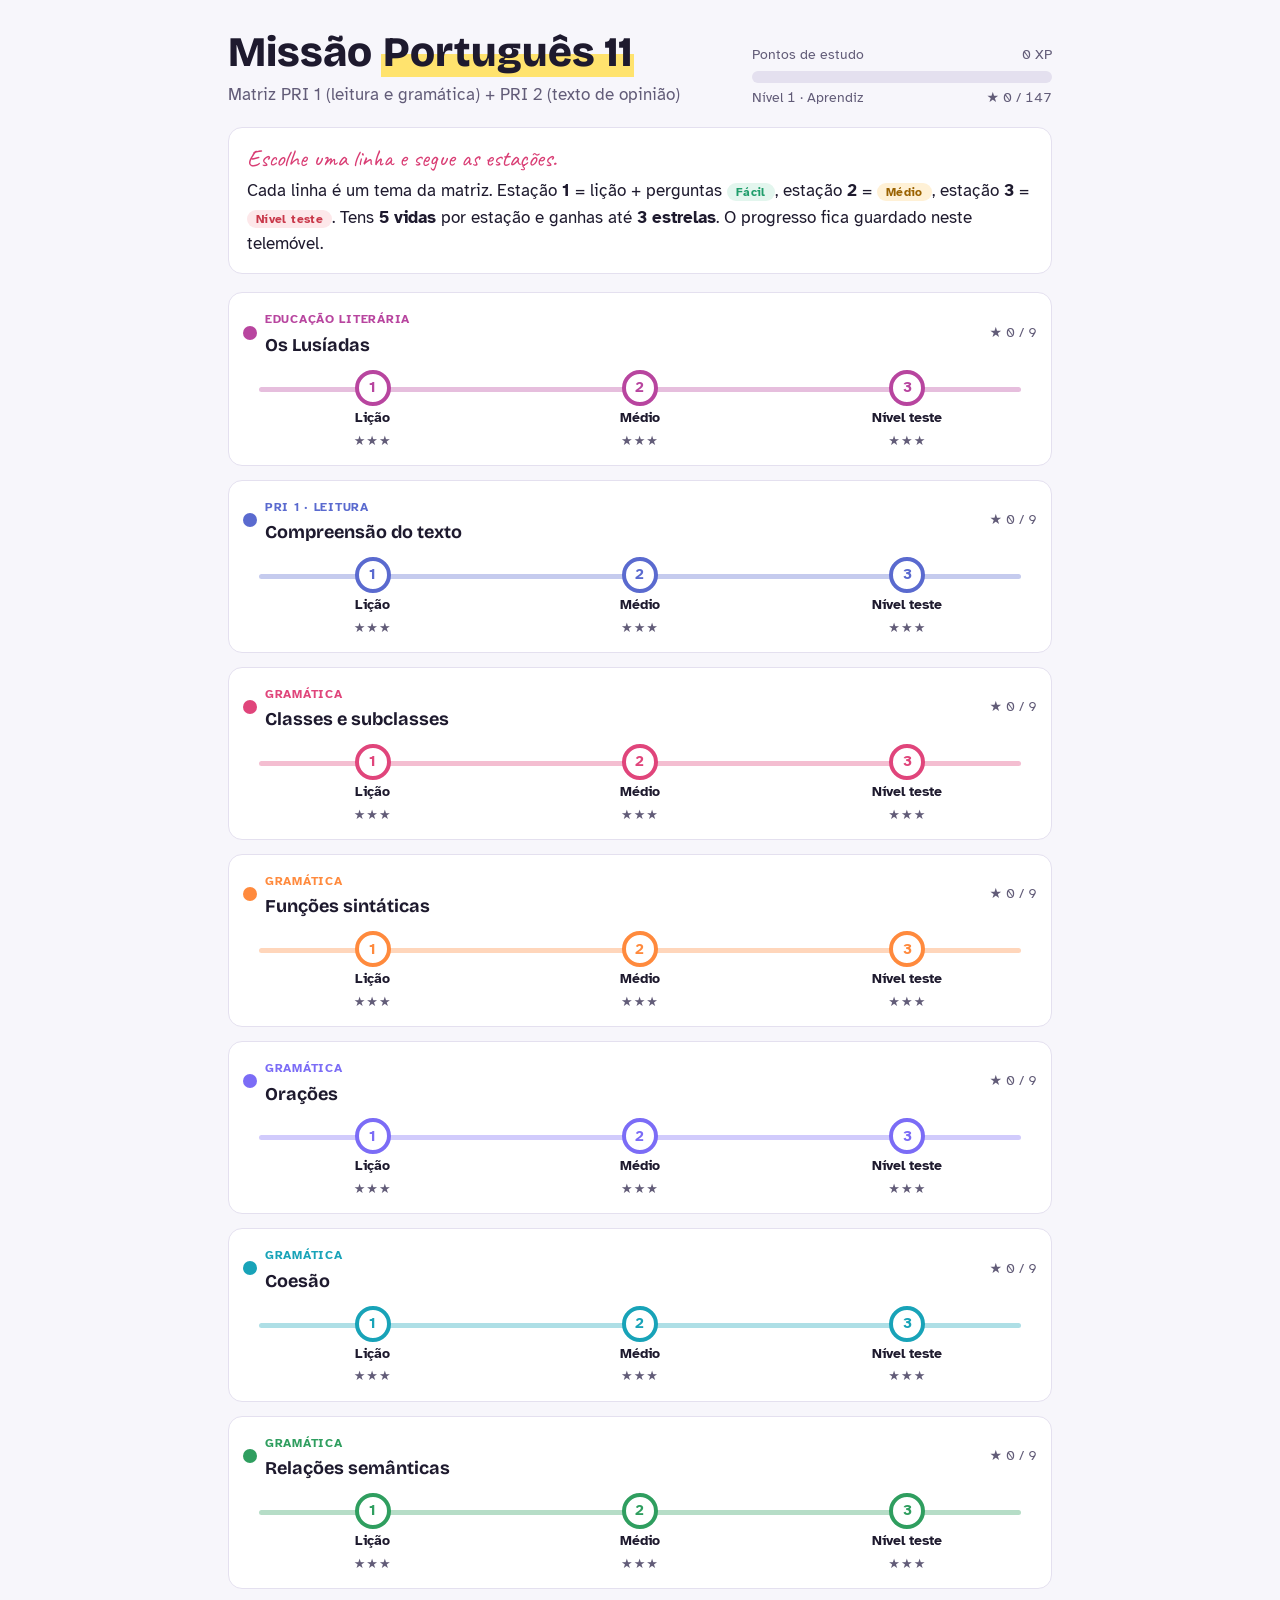
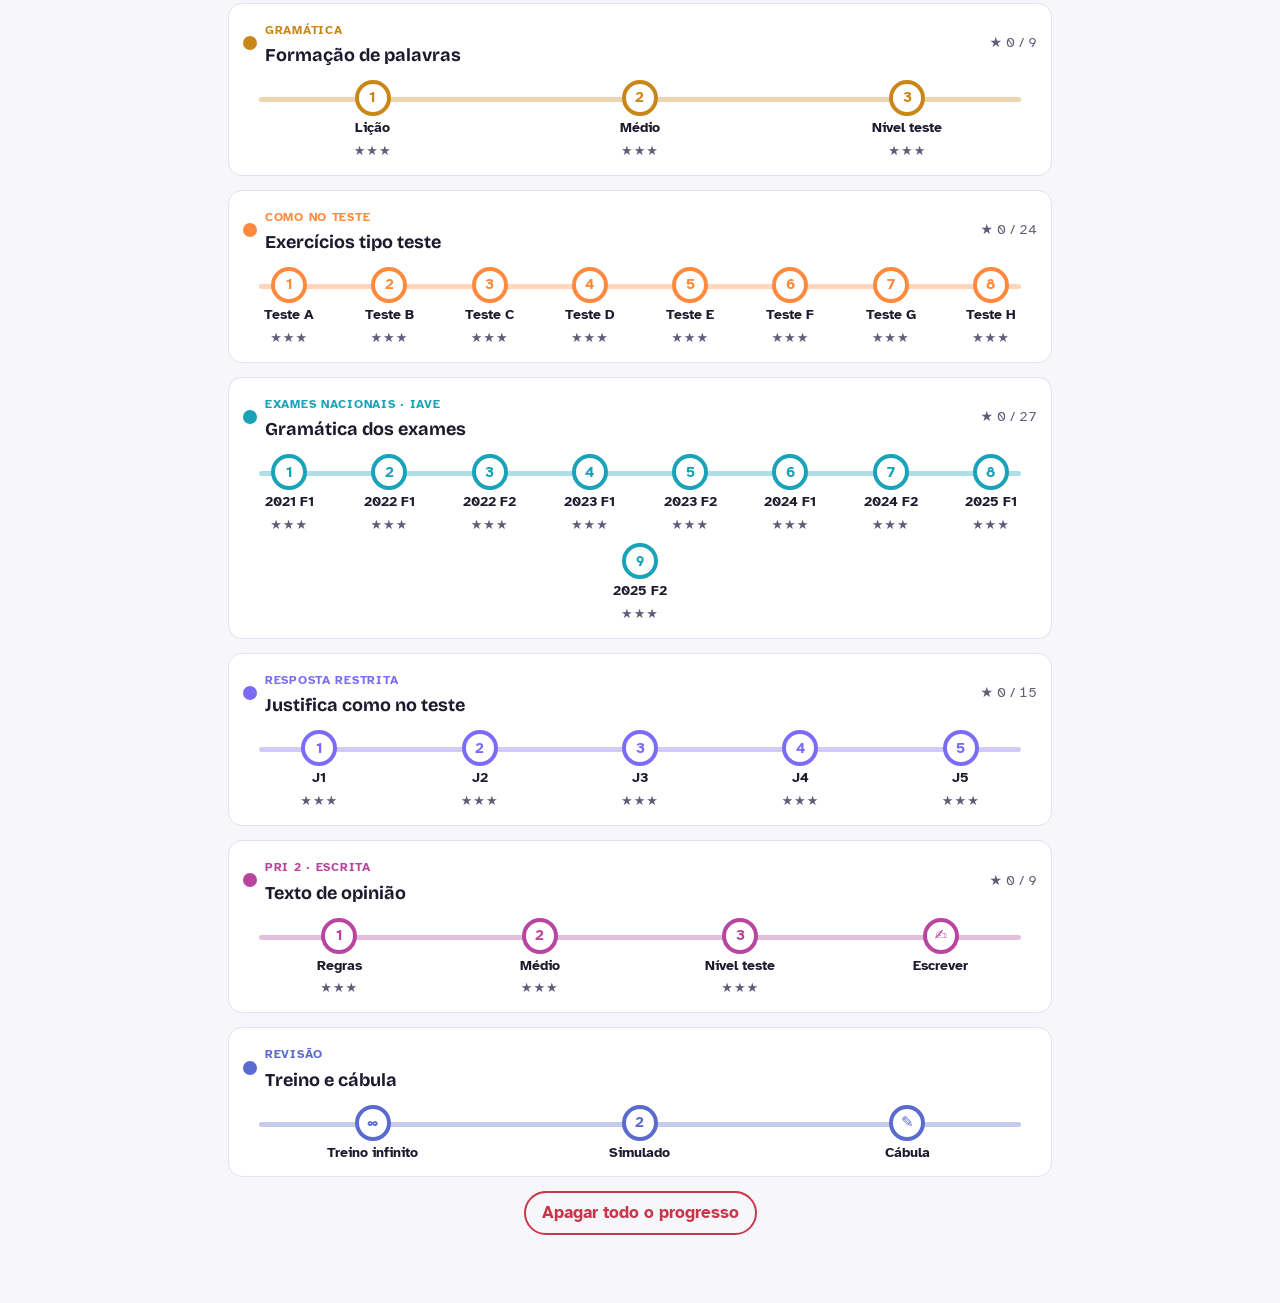
==== commit 6e7648b2: "Nova linha Gramática dos exames: Grupo II dos exames nacionais 2021-2025 com soluções oficiais do IA" ====
--- a/index.html
+++ b/index.html
@@ -689,7 +689,52 @@
    {lv:3,p:"Em «Nenhum ambicioso que quisesse / Subir a grandes cargos», a oração «que quisesse subir a grandes cargos» é", o:["subordinada adjetiva relativa restritiva","subordinada adjetiva relativa explicativa","subordinada substantiva completiva","subordinada adverbial final"], a:0, e:"«que» retoma «ambicioso» e não há vírgula: restritiva (filtra quais ambiciosos)."},
    {lv:3,p:"A palavra «ambicioso» formou-se por", o:["sufixação","prefixação","parassíntese","composição morfológica"], a:0, e:"ambição + -oso: sufixação."},
    {lv:3,s:true,p:"Caracteriza aqueles que o poeta recusa cantar (estâncias 84 a 86).", a:"São ambiciosos e interesseiros, que põem o seu interesse acima do bem comum; usam o poder para os seus vícios; mudam de atitude para agradar ao povo (como Proteu); exploram e roubam o povo e não pagam o trabalho alheio."}
-  ]}
+  ]},
+ e21a:{c:"--c1", name:"Exame 2021 · 1.ª fase", pic:"Exame Nacional de Português 639, 2021, 1.ª fase · Grupo II", exam:true,
+  text:{h:"Texto do exame (as linhas estão numeradas como no exame)", prose:true, lines:["Se é verdade que os «Modernistas» portugueses são todos singulares, que não têm uma", "poética comum e se movem entre uma vanguarda sem decálogo e um simbolismo requintado,", "essa singularidade é sobretudo evidente em Almada Negreiros.", "Se Mário de Sá-Carneiro é um autor, Fernando Pessoa, vários autores, e Santa Rita Pintor,", "uma personagem, Almada Negreiros é um ator. Ele toma diferentes posições, corresponde a", "diferentes lógicas estéticas, é cada vez mais, ao longo da sua obra, «aquele que representa»,", "sem se concretizar num género ou numa arte única. Cito uma descrição de Rui Mário", "Gonçalves: «Almada foi poeta, romancista, dramaturgo, cronista, pensador e polemista; foi", "também desenhador, caricaturista, pintor, retratista, vitralista, muralista, azulejista, figurinista,", "tapeceiro, gravador e geómetra.»1 E, deve acrescentar-se, bailarino e conferencista. No todo,", "a arte do espetáculo, a unidade do ator.", "Almada Negreiros é tão importante na história da literatura como na da pintura em Portugal,", "e cada uma das artes é nele apenas um aspeto. Porque, quando diz de si que é um pintor,", "a palavra quer dizer poeta, e vice-versa. Sucede isso no Orpheu 1, em que assina os seus", "poemas em prosa como «desenhador», e depois em A Invenção do Dia Claro, que é, além de", "uma conferência proferida em Lisboa em 1921, um livro de poemas e um conjunto de «ensaios", "para a iniciação de portugueses na revelação da pintura». Tudo ao mesmo tempo, e sem que a", "escolha seja exclusiva. Outros exemplos são a configuração da conferência como um género", "teatral e do desenho como uma espécie de filosofia, como manifesta com toda a evidência", "o painel Começar no átrio da Fundação Gulbenkian. Muda os materiais, troca de lugar as", "fronteiras, redistribui os signos, deixa correr a mesma energia por entre os frescos nas Gares", "Marítimas, as páginas escritas e desenhadas da Histoire du Portugal par Cœur, as ilustrações", "de dezenas de livros e artigos de jornal em Portugal e em Espanha, as cenas de teatro em", "espaços imaginários mas construídos com exatidão, como no caso da edição de Deseja-se", "Mulher, as suas narrativas com uma vocação realista exemplar, e todas dedicadas ao jogo", "dos efeitos de surpresa, entre as quais se conta um romance de dimensão única na ficção", "portuguesa moderna: Nome de Guerra, longa viagem ao interior da cabeça de um homem que", "aprende a viver. Passa ainda por tapeçarias decorativas como quem experimenta rimas, e os", "seus arlequins conhecem Picasso como as próprias mãos.", "Dizemos, com ele, que a poesia não se confunde com a história das formas poéticas: «Os", "versos são um modo de perpetuação de um dos modos da criação que se chama Poesia.»", "(Conferência Poesia É Criação, de 1962). Assim sendo, a ilustração de um livro, a banda", "desenhada num jornal, o diálogo, o conto, o artigo, a entrevista são poesia também. Tal como é", "poesia, num certo sentido almadiano da palavra, a coreografia de um espetáculo ou um painel", "em baixo-relevo."]},
+  rows:[["Fonte", "Fernando Cabral Martins, «Almada Negreiros», in O Cânone, edição de António M. Feijó,"]],
+  tip:"Perguntas e soluções <b>oficiais do IAVE</b>. Volta sempre à linha que a pergunta indica. Só ficaram as perguntas da matéria da tua matriz.",
+  qs:[{"lv": 3, "p": "De acordo com o texto, a marca distintiva do modernismo português consiste no culto", "o": ["da diversidade.", "do simbolismo.", "da vanguarda.", "da perfeição."], "a": 0, "e": "Linhas 1-3: os modernistas «são todos singulares» e «não têm uma poética comum»: diversidade."}, {"lv": 3, "p": "Quando o autor afirma que «Almada Negreiros é um ator» (linha 5), pretende evidenciar as ideias de", "o": ["pluralidade e improvisação.", "superficialidade e dispersão.", "versatilidade e experimentação.", "artificialidade e imitação."], "a": 2, "e": "Almada «toma diferentes posições» e foi poeta, pintor, bailarino…: versatilidade e experimentação."}, {"lv": 3, "p": "No terceiro parágrafo, o autor do texto pretende", "o": ["comprovar a ausência de fronteiras entre as diferentes manifestações artísticas de Almada.", "explicar a origem de algumas das obras artísticas de Almada.", "estabelecer um confronto entre a obra poética e a obra plástica de Almada.", "apresentar um comentário pessoal sobre os materiais usados nas diferentes obras de Almada."], "a": 0, "e": "«Tudo ao mesmo tempo», «troca de lugar as fronteiras»: em Almada, as artes misturam-se."}, {"lv": 3, "p": "De acordo com o quarto parágrafo, a conceção de Poesia defendida por Almada Negreiros", "o": ["valoriza a perpetuação de formas poéticas tradicionais.", "desconstrói a definição clássica de produção poética.", "perspetiva certas manifestações artísticas como superiores a outras.", "preconiza uma sistemática associação entre a palavra escrita e a imagem."], "a": 1, "e": "Para Almada, a ilustração, a banda desenhada ou a entrevista «são poesia também»: alarga a ideia tradicional de poesia."}, {"lv": 3, "p": "Todas as orações abaixo transcritas são subordinadas substantivas completivas, exceto a oração", "o": ["«que os “Modernistas” portugueses são todos singulares» (linha 1).", "«que é um pintor» (linha 13).", "«que aprende a viver» (linhas 27-28).", "«que a poesia não se confunde com a história das formas poéticas» (linha 30)."], "a": 2, "e": "Em «um homem que aprende a viver», «que» retoma o nome «homem» (= o qual): oração relativa. As outras são completivas: «é verdade isso», «diz de si isso», «dizemos isso»."}, {"lv": 3, "p": "As expressões «por tapeçarias decorativas» (linha 28) e «de um livro» (linha 32) desempenham as funções sintáticas de", "o": ["modificador do grupo verbal, no primeiro caso, e de modificador do nome restritivo, no segundo caso.", "complemento oblíquo, no primeiro caso, e de modificador do nome restritivo, no segundo caso.", "complemento oblíquo, no primeiro caso, e de complemento do nome, no segundo caso.", "modificador do grupo verbal, no primeiro caso, e de complemento do nome, no segundo caso."], "a": 2, "e": "«Passa […] por tapeçarias»: o verbo «passar por» exige o complemento → oblíquo. «a ilustração de um livro»: «ilustração» vem de «ilustrar (um livro)» → complemento do nome."}]},
+ e22a:{c:"--c2", name:"Exame 2022 · 1.ª fase", pic:"Exame Nacional de Português 639, 2022, 1.ª fase · Grupo II", exam:true,
+  text:{h:"Texto do exame (as linhas estão numeradas como no exame)", prose:true, lines:["As grandes bibliotecas – imagino eu as grandes bibliotecas… – atraem-me e apavoram-me,", "como a montanha magnética dos contos antigos. Convencem-me da minha tremendíssima,", "acabrunhante e arrasadora ignorância. Eu atrevo-me a murmurar «Homero» e logo me salta a", "«questão homérica», os milhares de volumes sobre Homero, em rolos, em códices, alinhados", "por prateleiras sem fim, vergadas ao peso deles. Eu quero citar Dickens e logo vejo as multidões", "de comentadores de Dickens, exibindo folhas e folhas de anotações, a rir alvarmente do meu", "desacerto. Eu tenho umas pobres opiniões sobre a Montanha Mágica, mas hei de calar-me,", "quando se altaneiram resmas e resmas, alpínicas e ameaçadoras, contendo exegeses sábias", "sobre Thomas Mann. E o D. Quixote da Mancha? Meu Deus, estou proibido de me pronunciar", "sobre o D. Quixote. Pode desabar-me em cima toda uma parede de livros, alguns bem grossos", "e esmagadores, que esmiuçam a obra ao pormenor e não toleram a observação veleira", "do diletante que diz por dizer, ou por lhe parecer. E Montaigne? Ah, distante Montaigne… E", "Gogol? Ah, inacessível Gogol…", "Como é triste e deprimente ser-se tão desconhecedor… Não se trata de retórica, daquele", "«só sei que nada sei» que foi atirado ao populacho pelo «mais sábio dos homens». Nem", "tampouco o «eu nem sei se nada sei», triunfal, do nosso Francisco Sanches. Nem sequer dum", "«eu nem isso sei», aposto num vezo retórico de querer mais, por saber ainda menos. É que", "eu não sei mesmo absolutamente nada.", "E, portanto, posso falar sobre o quê? Sobre nada. Que é tarefa muito mais difícil do que", "falar sobre tudo, porque esta supõe que se sabe tudo sobre tudo e, pelo que se vê em volta,", "saber tudo sobre tudo é muito mais fácil e generalizado do que nada saber sobre nada.", "No Para Sempre de Vergílio Ferreira uma personagem percorre o corredor duma biblioteca.", "Lá, os autores, desde o cabo da História palram, palram, palram e gargalham. É uma zoada", "para os ouvidos. A personagem não pode deixar de saber que eles lá estão. Os livros são", "falantes, discutem, cochicham, incomodam, não dormem, não se calam. De facto, mal eu me", "chego à Biblioteca Nacional, ou à Torre do Tombo, hei de sentir aquele ruído, aquele zunzum,", "de gente a querer contar coisas, a querer demonstrar coisas, a exibir, a refutar, a impor-se.", "E eu sei que não vou conseguir entender-me, ali no meio. Vou ficar confundido. Vou ficar", "reduzido. Vou-me ver do tamanho daqueles insetos predadores de papel, quase translúcidos,", "ínfimos e mesquinhos, mas sem possuir sequer as corrosivas mandíbulas que eles têm de", "defesa.", "Como é que se pode viver, com esta deficiência, esta inferioridade? É uma boa pergunta,", "com que me confronto repetidamente. E só posso responder com a confissão da gelada", "realidade dos factos. A caridade dalguns dos meus concidadãos vale-me e sustenta-me.", "Graças lhes dou."]},
+  rows:[["Notas", "códices = livros manuscritos · alvarmente = estupidamente · se altaneiram = se elevam orgulhosamente · exegeses = análises detalhadas · veleira = ligeira · vezo = vício, costume"], ["Fonte", "Mário de Carvalho, «As Vascas. Da Ignorância. Redenção», in A Visagem do Cronista – Antologia de Crónica Autobiográfica"]],
+  tip:"Perguntas e soluções <b>oficiais do IAVE</b>. Volta sempre à linha que a pergunta indica. Só ficaram as perguntas da matéria da tua matriz.",
+  qs:[{"lv": 3, "p": "No primeiro parágrafo, com as referências a autores e a obras consagrados, Mário de Carvalho pretende, sobretudo,", "o": ["enaltecer a grande quantidade e diversidade de estudos literários publicados.", "confrontar as suas opiniões com as interpretações de outros comentadores literários.", "caricaturar a inibição que o saber dos especialistas provoca no leitor entusiasta.", "autocriticar-se, assumindo a sua profunda ignorância sobre a literatura universal."], "a": 2, "e": "Exagera de propósito (resmas «alpínicas e ameaçadoras») para mostrar, com humor, como o saber dos especialistas intimida quem gosta de ler."}, {"lv": 3, "p": "No segundo parágrafo, o recurso às expressões «Não», «Nem tampouco» e «Nem sequer» contribui para a coesão interfrásica, exprimindo uma ideia de", "o": ["oposição.", "concessão.", "adição.", "conclusão."], "a": 2, "e": "«Não… Nem tampouco… Nem sequer…» vão acrescentando ideias umas às outras (= e também não): adição."}, {"lv": 3, "p": "Através do recurso à expressão «De facto» (linha 25), o autor", "o": ["introduz novos eventos, como a ida à Biblioteca Nacional ou à Torre do Tombo.", "confirma a semelhança entre o exemplo apresentado e o seu caso pessoal.", "expressa a certeza de que a situação mencionada ocorre esporadicamente.", "estabelece a ligação com as ideias enunciadas no parágrafo seguinte."], "a": 1, "e": "Depois do exemplo do romance de Vergílio Ferreira, «De facto» confirma que o mesmo lhe acontece a ele."}, {"lv": 3, "p": "A partir da leitura do texto, deduz-se que o autor defende", "o": ["a liberdade de formar e de exprimir opiniões próprias sobre as obras.", "a necessidade de conhecer estudos académicos sobre as obras.", "a segurança que advém da ideia de que «só sei que nada sei».", "a importância de ancorar as opiniões pessoais nas dos comentadores literários."], "a": 0, "e": "Por trás da ironia, critica que as opiniões de quem lê sejam caladas pelo peso dos especialistas."}, {"lv": 3, "p": "Ao longo do texto, predomina um tom", "o": ["condescendente.", "formal.", "pessimista.", "irónico."], "a": 3, "e": "Diz que «não sei mesmo absolutamente nada» e exagera a sua ignorância: tom irónico."}, {"lv": 3, "p": "Tal como em «vale-me» (linha 34), o pronome pessoal com função de complemento indireto está presente em", "o": ["«atraem-me» (linha 1).", "«me salta» (linha 3).", "«me confronto» (linha 33).", "«sustenta-me» (linha 34)."], "a": 1, "e": "«vale-me» = vale a mim (CI). Em «logo me salta a “questão homérica”», a questão salta a mim: CI. «atraem-me» e «sustenta-me» são CD (atraem-no, sustenta-o) e «me confronto» é o pronome do verbo «confrontar-se»."}]},
+ e22b:{c:"--c3", name:"Exame 2022 · 2.ª fase", pic:"Exame Nacional de Português 639, 2022, 2.ª fase · Grupo II", exam:true,
+  text:{h:"Texto do exame (as linhas estão numeradas como no exame)", prose:true, lines:["A experiência mostrou-nos que, regra geral, não são apenas os juízos estéticos e éticos", "que diferem de uma cultura para outra mas também os juízos de verdade e, por vezes, a", "própria noção de verdade. […]", "Esta consciência da relatividade dos sistemas de valores e da contingência dos juízos", "influencia hoje numerosos estudos históricos e culturais. Ela ajuda-nos a libertarmo-nos um", "pouco do nosso provincialismo natural. Permite igualmente retificar a nossa visão deturpada", "pelo imperialismo europeu de que somos filhos e que nos leva a crer que o ponto de vista", "ocidental é o único razoável. Ajuda-nos a compreender que aquilo que é verdadeiro, belo", "e justo para nós não o é forçosamente para os outros. Se a própria ciência não consegue", "dar‑nos certezas, seríamos completamente obtusos se tomássemos por ouro puro aquilo que", "somos os únicos a acreditar ser verdadeiro.", "Saudável e importante, essa consciência do outro é, no entanto, por vezes, caricaturada", "numa relativização completa de todos os valores: a conclusão de que todas as opiniões", "são igualmente verdadeiras; que todos os juízos éticos e morais devem ser considerados", "equivalentes; que falar de certo e de errado, ou falar de «verdade», não tem qualquer sentido.", "[…] Este relativismo caricatural é a consequência de um equívoco profundo.", "Levar a sério ideias diferentes das nossas não equivale a afirmar que todas as ideias são", "iguais. Reconhecer que podemos estar errados não significa que as noções de certo e de", "errado não façam sentido. Percebermos que um juízo não se forma senão no seio de um", "complexo ambiente cultural, e que está ligado a muitos outros juízos implícitos, não significa,", "de modo algum, que não possamos perceber que estamos errados.", "Aprofundando um pouco mais, o problema principal deste relativismo cultural radical é que", "ele se contradiz a si mesmo. É certo que não existem valores de verdade absolutos, a-históricos", "e aculturais. Nenhum discurso está fora da sua cultura e dos seus sistemas de valores e de", "verdade. Mas, precisamente por isso, estamos sempre dentro de um sistema cultural, e, dentro", "desse sistema, não podemos prescindir de escolhas e de juízos. […]", "Não poderia ser de outra forma, porque pensar é julgar. Viver é decidir, a cada momento.", "Não existe noção de verdade fora do nosso universo de discurso, e é precisamente por isso", "que nós não podemos senão permanecer dentro de um sistema e não podemos prescindir", "da noção de verdade. Pensamos e falamos sempre e unicamente em termos dessa noção,", "mesmo quando tentamos negá-la.", "Por outro lado, isso não implica que devamos assumir que os nossos critérios estéticos,", "éticos e de verdade são absolutos e universais, ou que são os melhores. E isso não implica que", "devamos preferi-los às variantes que as outras culturas, ou que a própria natureza, ou que a", "evolução interna do nosso pensamento nos propõem. Porquê? Porque é um aspeto estrutural", "do nosso universo linguístico estar aberto ao encontro com outros universos linguísticos. As", "diferentes culturas não são bolhas separadas, são vasos comunicantes."]},
+  rows:[["Fonte", "Carlo Rovelli, Anaximandro de Mileto ou o Nascimento do Pensamento Científico,"]],
+  tip:"Perguntas e soluções <b>oficiais do IAVE</b>. Volta sempre à linha que a pergunta indica. Só ficaram as perguntas da matéria da tua matriz.",
+  qs:[{"lv": 3, "p": "Segundo o autor do texto, a diversidade cultural põe em evidência", "o": ["a similitude de valores e de juízos.", "a supremacia da cultura europeia.", "a relativização de noções como a verdade.", "a incompatibilidade de valores."], "a": 2, "e": "Linhas 1-3: de cultura para cultura mudam os juízos de verdade e até «a própria noção de verdade»."}, {"lv": 3, "p": "De acordo com o terceiro e o quarto parágrafos, qualquer que seja o contexto cultural em causa,", "o": ["as noções de errado e de certo existem sempre.", "os juízos de valor permanecem inalteráveis.", "a consciência do outro é sempre caricaturada.", "os valores de verdade permanecem universais."], "a": 0, "e": "«Reconhecer que podemos estar errados não significa que as noções de certo e de errado não façam sentido.»"}, {"lv": 3, "p": "No texto, o autor defende que, independentemente da consciência de relativismo,", "o": ["os valores de verdade raramente estão ancorados na História.", "o referencial para as opções tomadas ultrapassa os valores da respetiva cultura.", "o contacto com outros quadros de referência ameaça a especificidade de cada cultura.", "os juízos de valor que cada indivíduo produz resultam da imersão na sua cultura."], "a": 3, "e": "«estamos sempre dentro de um sistema cultural, e, dentro desse sistema, não podemos prescindir de escolhas e de juízos»."}, {"lv": 3, "p": "No contexto em que ocorre, a expressão «ouro puro» (linha 10) constitui", "o": ["uma anástrofe associada à ideia de verdade absoluta.", "uma metáfora associada à ideia de verdade absoluta.", "uma metonímia associada à ideia de relativização da verdade.", "uma sinédoque associada à ideia de relativização da verdade."], "a": 1, "e": "«tomar por ouro puro» = considerar algo verdade absoluta, sem dúvidas: metáfora."}, {"lv": 3, "p": "Todas as expressões abaixo transcritas ilustram a coesão gramatical referencial, exceto a expressão", "o": ["«certo» (linha 18).", "«si mesmo» (linha 23).", "«outra» (linha 2).", "«[d]esse sistema» (linha 26)."], "a": 0, "e": "«certo» (em «noções de certo e de errado») não retoma nada. «si mesmo» retoma o relativismo, «outra» retoma «cultura» e «[d]esse sistema» retoma «um sistema cultural»: coesão referencial."}, {"lv": 3, "p": "A expressão «de verdade» (linha 2) e a expressão «de “verdade”» (linha 15) desempenham a função sintática", "o": ["de complemento oblíquo, no primeiro caso, e de complemento do nome, no segundo caso.", "de complemento do nome, no primeiro caso, e de complemento oblíquo, no segundo caso.", "de complemento do nome, em ambos os casos.", "de complemento oblíquo, em ambos os casos."], "a": 1, "e": "«os juízos de verdade»: depende do nome «juízos» → complemento do nome. «falar de “verdade”»: o verbo «falar de» exige-o → complemento oblíquo."}, {"lv": 3, "p": "Na frase «Reconhecer que podemos estar errados não significa que as noções de certo e de errado não façam sentido.» (linhas 18 e 19), a palavra «que» introduz", "o": ["orações subordinadas adjetivas relativas, em ambos os casos.", "uma oração subordinada adjetiva relativa, no primeiro caso, e uma oração subordinada substantiva completiva, no segundo caso.", "orações subordinadas substantivas completivas, em ambos os casos.", "uma oração subordinada substantiva completiva, no primeiro caso, e uma oração subordinada adjetiva relativa, no segundo caso."], "a": 2, "e": "«Reconhecer isso» e «não significa isso»: as duas orações com «que» são completivas. Nenhum «que» retoma um nome."}]},
+ e23a:{c:"--c4", name:"Exame 2023 · 1.ª fase", pic:"Exame Nacional de Português 639, 2023, 1.ª fase · Grupo II", exam:true,
+  text:{h:"Texto do exame (as linhas estão numeradas como no exame)", prose:true, lines:["Olhar o céu numa noite escura, longe de cidades e regiões densamente povoadas, revela", "um manto escuro densamente estrelado ao qual é difícil ficar indiferente (até um robô deve ficar", "fascinado). Um espetáculo de uma simplicidade profunda, mas que cada vez menos pessoas", "têm a oportunidade de ver, pelos mais variados motivos. Sobretudo em Portugal, um dos países", "do mundo com maior poluição luminosa, que se tem vindo a acentuar cada vez mais.", "Nos centros urbanos, e nos subúrbios, é hoje praticamente impossível vermos a nossa", "própria casa celeste, a Via Láctea. Isso leva a algo estranho e paradoxal. O progresso por", "vezes frenético da ciência e do conhecimento em geral leva-nos hoje à ideia mais nítida de", "sempre sobre de onde vimos, como chegámos aqui, e do nosso lugar no Universo. No entanto,", "nunca tantas e tantos de nós estiveram tão distantes de conseguir olhar e ver o céu na sua", "plenitude. O céu, de onde vimos, para onde tudo o que nos compõe acabará por voltar, ainda", "que faltem milhares de milhões de anos. Olhar o céu é apontar em direção às nossas origens", "cósmicas, mas nunca tantos de nós irão viver sem ver o céu plenamente estrelado durante", "tantas noites ao longo das suas vidas. Nunca tantos de nós dirigiram o olhar maioritariamente", "para baixo. Um olhar focado em pequenos ecrãs que operamos com as nossas mãos e que", "nos tornam por vezes cada vez mais isolados. Num mundo que é cada vez mais global, mas", "por vezes tão conectadamente desconectado.", "A nossa viagem em busca das nossas origens, olhando ou não o céu, parece ter começado", "muito, muito cedo. Desde então, descobrimos que não somos nem estamos de todo no centro", "do mundo, do Universo. O Universo é de tal forma imenso que, em comparação, somos", "total e completamente insignificantes, espacial e temporalmente. Somos total e brutalmente", "insignificantes.", "Surpreendentemente, ainda nos socorremos de argumentos falsos mas convenientes.", "Coisas que nos dizem que, afinal, somos mesmo muito importantes. Potencialmente eternos,", "especiais. O céu, na sua beleza e grandiosidade, mas sobretudo na sua capacidade para", "nos manter humildes e individualmente irrelevantes, é ainda a melhor ferramenta para nos", "apercebermos do quão ligados estamos. Estamos ligados uns aos outros, ao nosso planeta,", "ao sistema solar, à nossa galáxia. Paradoxalmente, olhar o céu e estudar o Universo é uma", "das formas mais profundas e eficazes de nos valorizarmos humanamente no contexto da vida", "na Terra. Um planeta único, belo, frágil. Tudo, sem inflamar demasiado o ego e sem termos a", "mania de que somos demasiado bons."]},
+  rows:[["Fonte", "David Sobral, Qual É o Nosso Lugar no Universo?, Lisboa, Planeta, 2022, pp. 21-22."]],
+  tip:"Perguntas e soluções <b>oficiais do IAVE</b>. Volta sempre à linha que a pergunta indica. Só ficaram as perguntas da matéria da tua matriz.",
+  qs:[{"lv": 3, "p": "Segundo o autor do texto, olhar o céu estrelado constitui uma experiência", "o": ["que capta uma beleza imensa que, por definição, nem a luz artificial consegue impedir.", "que está dependente do contexto em que se encontra aquele que observa o céu.", "cuja plena concretização se torna impossível, qualquer que seja o local de observação.", "acessível a todos aqueles que se dispõem a olhar o céu das cidades numa noite escura."], "a": 1, "e": "Só «longe de cidades e regiões densamente povoadas» se vê o céu estrelado: depende do lugar."}, {"lv": 3, "p": "Através da expressão «estranho e paradoxal» (linha 7), depreende-se que", "o": ["o ser humano detém um conhecimento cada vez mais aprofundado, todavia não olha o céu, no qual se encontram respostas para a sua existência.", "a luz produzida artificialmente é compatível com a observação da Via Láctea, galáxia a que o planeta Terra pertence, se o ser humano a tal se dispuser.", "o ser humano constrói um conhecimento cada vez mais amplo sobre as suas origens, o que torna irrelevante a observação do céu em busca de respostas.", "o uso de aparelhos tecnológicos permite aceder a um vasto conhecimento sobre o Universo, sem necessidade de erguer os olhos para ver as estrelas."], "a": 0, "e": "Sabemos cada vez mais sobre as nossas origens, mas cada vez menos pessoas conseguem ver o céu: é esse o paradoxo."}, {"lv": 3, "p": "De acordo com o autor do texto, os estudos levados a cabo sobre o Universo permitiram", "o": ["trazer a esperança de que os seres humanos possam vir a tornar-se eternos.", "evidenciar um elevado número de dúvidas sobre a importância da nossa origem.", "mostrar a desproporção entre a imensidão do Universo e a pequenez do ser humano.", "constatar a importância do ser humano no Universo e levar à exacerbação de egos."], "a": 2, "e": "«O Universo é de tal forma imenso que, em comparação, somos total e completamente insignificantes»."}, {"lv": 3, "p": "A fim de pôr em destaque a intrínseca e inquebrável relação do homem com o Universo, o autor recorre a", "o": ["uma metáfora, presente em «manto escuro» (linha 2).", "uma metáfora, presente em «nossa própria casa celeste» (linhas 6 e 7).", "uma hipérbole, presente em «manto escuro» (linha 2).", "uma hipérbole, presente em «nossa própria casa celeste» (linhas 6 e 7)."], "a": 1, "e": "Chamar à Via Láctea «a nossa própria casa celeste» mostra que pertencemos ao Universo: metáfora."}, {"lv": 3, "p": "O pronome pessoal «nos» desempenha a função sintática de complemento direto em todas as expressões abaixo apresentadas, exceto em", "o": ["«nos compõe» (linha 11).", "«nos tornam» (linha 16).", "«nos manter» (linha 26).", "«nos dizem» (linha 24)."], "a": 3, "e": "«Coisas que nos dizem que…» = dizem a nós → complemento indireto (dizem-lhes). Nos outros casos é CD: compõe-nos (a nós), tornam-nos, manter-nos."}, {"lv": 3, "p": "Tal como em «que não somos nem estamos de todo no centro do mundo, do Universo» (linhas 19 e 20), está presente uma oração subordinada substantiva completiva em", "o": ["«de onde vimos» (linha 9).", "«ainda que faltem milhares de milhões de anos» (linhas 11 e 12).", "«que operamos com as nossas mãos» (linha 15).", "«que, afinal, somos mesmo muito importantes» (linha 24)."], "a": 3, "e": "«Coisas que nos dizem que, afinal, somos…» = dizem isso: completiva. «ainda que faltem…» é adverbial concessiva e «que operamos…» é relativa (retoma «ecrãs»)."}]},
+ e23b:{c:"--c5", name:"Exame 2023 · 2.ª fase", pic:"Exame Nacional de Português 639, 2023, 2.ª fase · Grupo II", exam:true,
+  text:{h:"Texto do exame (as linhas estão numeradas como no exame)", prose:true, lines:["As bibliotecas não são, nem nunca serão, usadas por toda a gente. Na Mesopotâmia como", "na Grécia, em Buenos Aires como em Toronto, os leitores e os não-leitores existiram lado a", "lado, e os não-leitores sempre constituíram a maioria. Fosse nos scriptoria exclusivos da", "Suméria e da Europa medieval, na popular Londres do século XVIII ou na Paris populista", "do século XXI, aqueles para quem ler livros é essencial são muito poucos. O que varia é", "não as proporções desses dois grupos da humanidade, mas a maneira como as diferentes", "sociedades encaram o livro e a arte de ler. E aqui a distinção entre o livro entronizado e o livro", "lido entra novamente em jogo.", "Se um visitante do passado chegasse hoje às nossas cidades civilizadas, um dos aspetos", "que surpreenderiam esse Gulliver antigo seria certamente os nossos hábitos de leitura.", "Que veria ele? Veria enormes templos comerciais em que os livros se vendem aos milhares,", "edifícios imensos em que a palavra publicada é dividida e organizada em categorias primorosas", "para consumo orientado dos fiéis. Veria bibliotecas com leitores a deambular pelas estantes,", "como fazem há séculos. Vê-los-ia explorar as coleções virtuais em que alguns desses livros", "se converteram, levando agora uma existência frágil de fantasmas eletrónicos. O viajante", "do tempo também encontraria uma série de leitores ao ar livre: em bancos de jardim, no", "metro, nos autocarros, comboios e aviões, em apartamentos e casas, por todo o lado. Não o", "censuraríamos se o nosso visitante presumisse que a nossa sociedade era letrada.", "Pelo contrário. A nossa sociedade olha para o livro como um dado adquirido, mas o ato de", "ler – outrora considerado útil e importante, assim como potencialmente perigoso e subversivo – é", "agora condescendentemente aceite como passatempo, um passatempo vagaroso desprovido", "de eficiência e que não contribui para o bem comum. Como o nosso visitante acabaria por", "perceber, na nossa sociedade a leitura não é senão um ato acessório, e o grande repositório", "da nossa memória e experiência, a biblioteca, é considerado mais um armazém inconveniente", "do que uma entidade viva.", "Durante as revoltas estudantis que abalaram o mundo no final da década de 1960, uma das", "palavras de ordem gritadas aos docentes na Universidade de Heidelberg foi «Hier wird nicht", "zitiert!», «Aqui não há citações!». Os alunos exigiam pensamento original; esqueciam-se de", "que citar é continuar uma conversa do passado para dar contexto ao presente. Citar é fazer", "uso da Biblioteca de Babel; citar é refletir sobre o que já foi dito e, se não citarmos, falamos", "num vácuo em que nenhuma voz humana produz som."]},
+  rows:[["Notas", "scriptoria = salas onde os escribas copiavam manuscritos · entronizado = posto em destaque · Gulliver = viajante de As Viagens de Gulliver · Biblioteca de Babel = biblioteca imaginária com todos os livros do mundo"], ["Fonte", "Alberto Manguel, A Biblioteca à Noite, Lisboa, Tinta-da-China, 2020, pp. 193-194."]],
+  tip:"Perguntas e soluções <b>oficiais do IAVE</b>. Volta sempre à linha que a pergunta indica. Só ficaram as perguntas da matéria da tua matriz.",
+  qs:[{"lv": 3, "p": "No parágrafo inicial do texto, o autor apresenta uma tese que retomará no terceiro parágrafo e que consiste em considerar que, relativamente à leitura,", "o": ["há, hoje, menos leitores do que houve no passado, seja este mais remoto seja mais recente.", "aquilo que mudou foi a função transformadora do livro e o que o leitor nele procura.", "as bibliotecas, em qualquer lugar e em qualquer tempo, são valorizadas como armazéns de saber.", "os leitores buscam, como sempre o fizeram, um deleite propiciador de um tempo de lazer."], "a": 1, "e": "Os leitores sempre foram poucos; o que muda é «a maneira como as diferentes sociedades encaram o livro e a arte de ler»."}, {"lv": 3, "p": "Ao caracterizar os hábitos de leitura das «nossas cidades civilizadas» (linha 9), o autor adota", "o": ["uma perspetiva condescendente, ao valorizar a desmaterialização do livro.", "uma perspetiva intransigente, ao criticar a diversidade de espaços de leitura.", "uma perspetiva lisonjeira, ao enaltecer a quantidade de livros vendidos.", "uma perspetiva irónica, ao realçar a ideia de facilidade no acesso à leitura."], "a": 3, "e": "Fala de «templos comerciais» e de livros vendidos «aos milhares» para mostrar, com ironia, que ter livros por todo o lado não quer dizer ler."}, {"lv": 3, "p": "No segundo parágrafo do texto, através do recurso à figura de Gulliver e ao uso da interrogação retórica, o autor pretende", "o": ["retomar uma ideia anteriormente referida sobre a importância da disseminação do livro e da leitura.", "reforçar a ideia de que as bibliotecas e os livros aí existentes estão ao serviço de um bem comum.", "explicitar a ideia de que, atualmente, a disseminação do livro não torna os leitores mais proficientes.", "estabelecer um contraste entre o que foi a realidade do passado e o que é a realidade do presente."], "a": 2, "e": "O visitante pensaria que somos letrados, mas «Pelo contrário»: há livros em todo o lado, e a leitura é só um passatempo."}, {"lv": 3, "p": "O autor evoca as revoltas estudantis no final da década de 1960 para confirmar a sua tese de que é importante", "o": ["o elogio do novo e do moderno em detrimento do antigo, para promover o espírito crítico.", "o diálogo entre o passado e o presente, propiciador da reflexão na qual o ser humano se revê.", "promover a leitura lúdica que, ainda assim, pode contribuir para conservar a memória do passado.", "estimular o pensamento original e único, fruto da constante evolução das ideias e do progresso."], "a": 1, "e": "«citar é continuar uma conversa do passado para dar contexto ao presente»."}, {"lv": 3, "p": "No contexto em que ocorrem, «repositório» (linha 23) e «biblioteca» (linha 24) contribuem para a coesão lexical por substituição, tal como acontece na relação estabelecida entre as expressões", "o": ["«livros» (linha 11) e «consumo» (linha 13).", "«edifícios» (linha 12) e «categorias» (linha 12).", "«visitante» (linha 9) e «Gulliver» (linha 10).", "«viajante» (linha 15) e «metro» (linha 17)."], "a": 2, "e": "«repositório» e «biblioteca» referem a mesma coisa com palavras diferentes. O mesmo com «visitante» e «Gulliver»: coesão lexical por substituição."}, {"lv": 3, "p": "O único caso em que a expressão iniciada por «para» desempenha a função sintática de complemento oblíquo é o da expressão", "o": ["«para o livro» (linha 19).", "«para consumo orientado dos fiéis» (linha 13).", "«para quem ler livros é essencial» (linha 5).", "«para dar contexto ao presente» (linha 29)."], "a": 0, "e": "«olha para o livro»: o verbo «olhar para» exige o complemento → oblíquo. As outras indicam finalidade (modificador) ou estão dentro de uma relativa."}]},
+ e24a:{c:"--c6", name:"Exame 2024 · 1.ª fase", pic:"Exame Nacional de Português 639, 2024, 1.ª fase · Grupo II", exam:true,
+  text:{h:"Texto do exame (as linhas estão numeradas como no exame)", prose:true, lines:["A beleza pode ser consoladora, perturbadora, sagrada ou profana; pode revigorar, atrair,", "inspirar ou arrepiar. Pode afetar-nos de inúmeras maneiras. Todavia, nunca a olhamos com", "indiferença: a beleza exige visibilidade. Ela fala-nos diretamente, qual voz de um amigo íntimo.", "Se há pessoas indiferentes à beleza, é porque são, certamente, incapazes de a perceber.", "No entanto, os juízos de beleza dizem respeito a questões de gosto e este pode não ter", "um fundamento racional. Mas, se for o caso, como explicar o lugar de relevo que a beleza", "ocupa nas nossas vidas e porque lamentamos o facto – se disso se trata – de a beleza estar", "a desaparecer do nosso mundo? Será verdade, como sugeriram tantos escritores e artistas", "desde Baudelaire a Nietzsche, que a beleza e a bondade podem divergir e que uma coisa pode", "ser bela precisamente por causa da sua imoralidade?", "Além disso, uma vez que é natural que os gostos variem, como pode o gosto de uma pessoa", "servir de critério para aferir o de outra? Como é possível dizer, por exemplo, que um certo tipo", "de música é superior ou inferior a outro, se os juízos comparativos refletem apenas o gosto", "daquele que os faz?", "Este relativismo, hoje familiar, levou algumas pessoas a rejeitarem os juízos de beleza", "por serem puramente «subjetivos». Os gostos não se discutem, argumentam, pois, quando", "se critica um gosto, mais não se faz do que expressar um outro; assim sendo, nenhum", "ensinamento ou aprendizagem pode vir de uma «crítica». Esta atitude tem posto em questão", "muitas das disciplinas que tradicionalmente pertencem às humanidades. Os estudos de arte,", "música, literatura e arquitetura, libertados da disciplina imposta pelo juízo estético, dão a", "sensação de terem perdido a sustentação firme na tradição e na técnica, que tinha levado", "os nossos predecessores a considerarem-nos nucleares ao currículo. Daí a atual «crise das", "humanidades»: haverá alguma razão para estudar a nossa herança artística e cultural, se o", "juízo acerca da sua beleza é destituído de alicerces racionais? Ou, se resolvermos estudá-la,", "não deveria esse estudo ser feito com um espírito cético, questionando as suas pretensões ao", "estatuto de autoridade objetiva, desconstruindo a sua pose de transcendência?"]},
+  rows:[["Fonte", "Roger Scruton, Beleza: Uma Muito Breve Introdução, trad. Carlos Marques, Lisboa, Guerra & Paz, 2023, pp. 9-10."]],
+  tip:"Perguntas e soluções <b>oficiais do IAVE</b>. Volta sempre à linha que a pergunta indica. Só ficaram as perguntas da matéria da tua matriz.",
+  qs:[{"lv": 3, "p": "Segundo o autor, é impossível ser indiferente à beleza,", "o": ["sempre que quem a observa entende o que essa beleza comunica.", "pois está inequivocamente associada a valores reconhecidos pela sociedade.", "dado o seu carácter simultaneamente sagrado e profano.", "porque todos os seres humanos interpretam essa beleza da mesma maneira."], "a": 0, "e": "«Se há pessoas indiferentes à beleza, é porque são, certamente, incapazes de a perceber»."}, {"lv": 3, "p": "As interrogações utilizadas, no segundo e no terceiro parágrafos, constituem uma estratégia argumentativa que visa", "o": ["exprimir as dúvidas do autor do texto.", "suscitar a reflexão sobre o tema abordado.", "embelezar estilisticamente o discurso.", "pôr em causa o conceito de beleza."], "a": 1, "e": "São perguntas retóricas: fazem o leitor pensar no tema."}, {"lv": 3, "p": "De acordo com o texto, a «atual “crise das humanidades”» (linhas 22 e 23) é motivada pela", "o": ["rejeição do relativismo inerente aos juízos estéticos subjetivos.", "subjugação dos juízos de valor à herança artística e cultural.", "desvalorização do rigor crítico que deve reger o juízo estético.", "recusa do espírito cético que contesta o conceito de beleza."], "a": 2, "e": "Os estudos de arte ficaram «libertados da disciplina imposta pelo juízo estético»: perdeu-se o rigor crítico."}, {"lv": 3, "p": "Nas expressões «qual voz de um amigo íntimo» (linha 3) e «alicerces racionais» (linha 24) está presente", "o": ["uma metonímia, no primeiro caso, e uma hipérbole, no segundo caso.", "uma comparação, no primeiro caso, e uma metáfora, no segundo caso.", "uma comparação, no primeiro caso, e uma metonímia, no segundo caso.", "uma metonímia, no primeiro caso, e uma comparação, no segundo caso."], "a": 1, "e": "«qual voz de um amigo» = como a voz de um amigo (comparação, com «qual»). «alicerces racionais» = bases racionais (metáfora, sem «como»)."}, {"lv": 3, "p": "Todos os vocábulos e expressões abaixo apresentados contribuem para a coesão interfrásica, exceto", "o": ["a expressão «Além disso» (linha 11).", "o vocábulo «Todavia» (linha 2).", "a expressão «No entanto» (linha 5).", "a expressão «Esta atitude» (linha 18)."], "a": 3, "e": "«Além disso», «Todavia» e «No entanto» são conectores: coesão interfrásica. «Esta atitude» retoma o relativismo de que se falou antes: não é um conector."}, {"lv": 3, "p": "Todos os constituintes sublinhados desempenham a função sintática de complemento do adjetivo, exceto em", "o": ["«indiferentes à beleza» (linha 4).", "«incapazes de a perceber» (linha 4).", "«juízos de beleza» (linha 5).", "«inferior a outro» (linha 13)."], "a": 2, "e": "Em «indiferentes à beleza», «incapazes de a perceber» e «inferior a outro», é o adjetivo que pede o complemento. Em «juízos de beleza», «juízos» é um nome: complemento do nome."}, {"lv": 3, "p": "Os vocábulos «que», na linha 12 e na linha 19, são", "o": ["um pronome, no primeiro caso, e uma conjunção, no segundo caso.", "pronomes, em ambos os casos.", "conjunções, em ambos os casos.", "uma conjunção, no primeiro caso, e um pronome, no segundo caso."], "a": 3, "e": "Linha 12: «dizer […] que um certo tipo de música é superior» = dizer isso → conjunção (completiva). Linha 19: «disciplinas que tradicionalmente pertencem» = as quais → pronome relativo."}]},
+ e24b:{c:"--c7", name:"Exame 2024 · 2.ª fase", pic:"Exame Nacional de Português 639, 2024, 2.ª fase · Grupo II", exam:true,
+  text:{h:"Texto do exame (as linhas estão numeradas como no exame)", prose:true, lines:["É-nos dito e repetido que o tempo bem aproveitado é um contínuo, tendencialmente", "ininterrupto, que devemos esticar e levar ao limite. A maioria de nós vive nessa linha de fronteira,", "em esforçada e insatisfeita cadência, a desejar, no fundo, que a vida seja o que ela não é: que", "as horas do dia sejam mais e maiores, que a noite não adormeça nunca, que os fins de semana", "cheguem para nos salvar a face diante de tudo o que fica adiado.", "Quantas vezes damos por nós a concordar automaticamente com o lugar-comum:", "«precisava que o dia tivesse quarenta e oito horas» ou «precisava de meses de quarenta dias».", "Desconfio que não seja disso exatamente que precisamos. Bastaria, aliás, reparar nos efeitos", "colaterais das nossas vidas sobreocupadas, no que fica para trás, no que deixámos por dizer", "ou acompanhar. Sem darmos bem conta, à medida que os picos de atividade se agigantam, as", "nossas casas vão-se assemelhando a casas devolutas, esvaziadas de verdadeira presença;", "a língua que falamos torna-se incompreensível como uma língua sem falantes no mundo mais", "próximo; e, mesmo que habitemos a mesma geografia e as mesmas relações, parece que, de", "repente, isso deixou de ser para nós uma pátria e se tornou uma espécie de terra de ninguém.", "O ponto de sabedoria é aceitar que o tempo não estica, que ele é incrivelmente breve", "e que, por isso, temos de o viver com o equilíbrio possível. Não nos podemos iludir com a", "lógica das compensações: que o tempo que roubamos, por exemplo, às pessoas que amamos", "procuraremos devolvê-lo de outra maneira, organizando um programa ou comprando-lhes isto", "e aquilo; ou que o que retiramos ao repouso e à contemplação vamos tentar compensar numas", "férias extravagantes. A gestão do tempo é uma aprendizagem que, como indivíduos e como", "sociedade, precisamos de fazer.", "Nisto do tempo, por vezes, é mais importante saber acabar do que começar, e mais vital", "suspender do que continuar. [...] Isso implica, não raro, um exercício de desprendimento e de", "pobreza. Aceitar que não atingimos todos os objetivos a que nos tínhamos proposto. Aceitar", "que aquilo aonde chegamos é ainda uma versão provisória, inacabada, cheia de imperfeições.", "Aceitar que nos faltam as forças, que há uma frescura de pensamento que não obtemos", "mecanicamente pela mera insistência. Aceitar porventura que amanhã teremos de recomeçar", "do zero e pela enésima vez.", "Creio que o momento de viragem acontece quando olhamos de outra forma para o inacabado,", "não apenas como indicador ou sintoma de carência, mas como condição inescusável do próprio", "ser. Ser é habitar, em criativa continuação, o seu próprio inacabado e o do mundo."]},
+  rows:[["Fonte", "José Tolentino Mendonça, «A arte do inacabado», in Que Coisa São as Nuvens, Paço de Arcos,"]],
+  tip:"Perguntas e soluções <b>oficiais do IAVE</b>. Volta sempre à linha que a pergunta indica. Só ficaram as perguntas da matéria da tua matriz.",
+  qs:[{"lv": 3, "p": "Na perspetiva do autor, a dificuldade sentida pela «maioria de nós» (linha 2) em aproveitar bem o tempo provoca, geralmente, uma reação de", "o": ["revolta.", "aceitação.", "frustração.", "tédio."], "a": 2, "e": "«em esforçada e insatisfeita cadência»: a maioria vive insatisfeita, frustrada."}, {"lv": 3, "p": "Como estratégia para lidar com os «efeitos colaterais das nossas vidas sobreocupadas» (linhas 8 e 9), o autor recomenda ao leitor que", "o": ["compense, de forma criativa, o pouco tempo destinado ao sono, ao lazer e às pessoas amadas.", "opte pela simplicidade do que é verdadeiramente essencial, libertando a sua casa do supérfluo.", "privilegie sem remorsos a vivência do momento presente, adiando as tarefas indefinidamente.", "acolha com naturalidade a incompletude, reconhecendo as vantagens de parar e de reiniciar."], "a": 3, "e": "«Aceitar que aquilo aonde chegamos é ainda uma versão provisória, inacabada» e saber «acabar» e «suspender»."}, {"lv": 3, "p": "Em «parece que, de repente, isso deixou de ser para nós uma pátria e se tornou uma espécie de terra de ninguém» (linhas 13 e 14), o autor recorre", "o": ["à metáfora para evidenciar o esvaziamento do sentimento de pertença, devido à falta de conexão nas relações humanas.", "à antítese para evidenciar o desvanecimento da identidade nacional, causado pela existência de pessoas falando diferentes línguas.", "à antítese para evidenciar o desvanecimento da identidade nacional, causado pelo isolamento que caracteriza as sociedades modernas.", "à metáfora para evidenciar o esvaziamento do sentimento de pertença, devido ao distanciamento geográfico entre as pessoas."], "a": 0, "e": "A casa e as relações deixam de ser «uma pátria» e passam a «terra de ninguém» (metáfora): deixamos de sentir que pertencemos, por falta de verdadeira presença."}, {"lv": 3, "p": "Através da reflexão desenvolvida ao longo do texto, o autor pretende sobretudo", "o": ["valorizar a alternância entre períodos de atividade e períodos de inatividade.", "enaltecer o aproveitamento ininterrupto do tempo face aos objetivos traçados.", "exortar a uma atitude eminentemente contemplativa na rotina quotidiana.", "contestar a alienação face ao que é verdadeiramente importante na vida."], "a": 3, "e": "O autor critica a vida «sobreocupada» que nos afasta do que é essencial (as casas «esvaziadas de verdadeira presença»)."}, {"lv": 3, "p": "A expressão «do tempo» (linha 20) e o pronome «nos» (linha 16) desempenham as funções sintáticas", "o": ["de modificador do nome, no primeiro caso, e de complemento direto, no segundo caso.", "de complemento do nome, no primeiro caso, e de complemento direto, no segundo caso.", "de complemento do nome, no primeiro caso, e de complemento indireto, no segundo caso.", "de modificador do nome, no primeiro caso, e de complemento indireto, no segundo caso."], "a": 1, "e": "«A gestão do tempo»: «gestão» vem de «gerir (o tempo)» → complemento do nome. «Não nos podemos iludir»: iludir-nos a nós próprios → complemento direto."}, {"lv": 3, "p": "Todas as orações abaixo identificadas são subordinadas substantivas completivas, exceto", "o": ["a oração iniciada por «que» na linha 7 («que o dia tivesse quarenta e oito horas»).", "a oração iniciada por «que» na linha 27 («que amanhã teremos de recomeçar»).", "a oração iniciada por «que» na linha 20 («que, como indivíduos e como sociedade, precisamos de fazer»).", "a oração iniciada por «que» na linha 29 («que o momento de viragem acontece»)."], "a": 2, "e": "«uma aprendizagem que […] precisamos de fazer»: «que» = a qual, retoma «aprendizagem» → relativa. As outras são completivas: «precisava isso», «aceitar isso», «creio isso»."}]},
+ e25a:{c:"--c8", name:"Exame 2025 · 1.ª fase", pic:"Exame Nacional de Português 639, 2025, 1.ª fase · Grupo II", exam:true,
+  text:{h:"Texto do exame (as linhas estão numeradas como no exame)", prose:true, lines:["É uma bela tradição da nossa República, esta de convidar um cidadão a tomar a palavra", "neste contexto solene para assim representar a comunidade de concidadãos que somos. É", "nessa condição, como mais um entre os dez milhões de portugueses, que hoje me dirijo às", "mulheres e aos homens do meu país, àquelas e àqueles que dia a dia o constroem, suscitam,", "amam e sonham, que dia a dia encarnam Portugal onde quer que Portugal seja: no território", "continental ou nas regiões autónomas dos Açores e da Madeira, no espaço físico nacional", "ou nas extensas redes da nossa diáspora. Se interrogássemos cada um, provavelmente", "responderia que está apenas a cuidar da sua parte – a tratar do seu trabalho, da sua família; a", "cultivar as suas relações ou o seu território de vizinhança –, mas é importante que se recorde", "de que, cuidando das múltiplas partes, estamos juntos a edificar o todo. Cada português é uma", "expressão de Portugal e é chamado a sentir-se responsável por ele. Pois quando arquitetamos", "uma casa não podemos esquecer que, nesse momento, estamos também a construir a cidade.", "E quando pomos no mar a nossa embarcação não somos apenas responsáveis por ela, mas", "pelo inteiro oceano. Ou quando queremos interpretar a árvore não podemos esquecer que ela", "não viveria sem as raízes.", "Pensemos no contributo de Camões. Camões não nos deu só o poema. Se quisermos ser", "precisos, Camões deixou-nos em herança a poesia. Se, à distância destes quase quinhentos", "anos, continuamos a evocar coletivamente o seu nome, não é apenas porque nos ofereceu, em", "concreto, o mais extraordinário mapa mental do Portugal do seu tempo, mas também porque", "iniciou um inteiro povo nessa inultrapassável ciência de navegação interior que é a poesia. A", "poesia é um guia náutico perpétuo; é um tratado de marinhagem para a experiência oceânica", "que fazemos da vida; é uma cosmografia da alma. Isso explica, por exemplo, que Os Lusíadas", "sejam, ao mesmo tempo, um livro que nos leva por mar até à Índia, mas nos conduz por", "terra ainda mais longe: conduz-nos a nós próprios; conduz-nos, com uma lucidez veemente, a", "representações que nos definem como indivíduos e como nação; faz-nos aportar – e esse é o", "prodígio da grande literatura – àquela consciência última de nós mesmos, ao quinhão daquelas", "perguntas fundamentais de cujo confronto um ser humano sobre a terra não se pode isentar.", "Se é verdade, como escreveu Wittgenstein, que «os limites da minha linguagem são os", "limites do meu mundo», Camões desconfinou Portugal. A quem tivesse dúvidas sobre o papel", "central da cultura, das artes ou do pensamento na construção de um país, bastaria recordar", "isso. Camões desconfinou Portugal no século XVI e continua a ser para a nossa época um", "preclaro mestre da arte do desconfinamento. Porque desconfinar não é simplesmente ocupar", "de novo o espaço comunitário, mas é poder, sim, habitá-lo plenamente; poder modelá-lo de", "forma criativa, com forças e intensidades novas, como um exercício deliberado e comprometido", "de cidadania. Desconfinar é sentir-se protagonista e participante de um projeto mais amplo e", "em construção, que a todos diz respeito. É não se conformar com os limites da linguagem,", "das ideias, dos modelos e do próprio tempo. Numa estação de tetos baixos, Camões é uma", "inspiração para ousar sonhos grandes."]},
+  rows:[["Notas", "diáspora = dispersão de um povo pelo mundo · preclaro = ilustre"], ["Fonte", "José Tolentino Mendonça, O Que É Amar Um País."]],
+  tip:"Perguntas e soluções <b>oficiais do IAVE</b>. Volta sempre à linha que a pergunta indica. Só ficaram as perguntas da matéria da tua matriz.",
+  qs:[{"lv": 3, "p": "Na primeira parte do discurso, José Tolentino Mendonça dirige-se «às mulheres e aos homens do meu país» (linhas 3 e 4), na medida em que são estes que", "o": ["constituem a pátria, ao ocupar na sua totalidade o território nacional.", "constroem relações com o território vizinho, alargando os limites da nação.", "constituem as «raízes» de Portugal, preservando as tradições da República.", "constroem a sociedade como um todo, ao desenvolver a sua ação individual."], "a": 3, "e": "«cuidando das múltiplas partes, estamos juntos a edificar o todo»."}, {"lv": 3, "p": "Na opinião do autor, expressa no segundo parágrafo, a poesia", "o": ["é uma herança prodigiosa de Camões, porque nos liberta do conhecimento do Portugal quinhentista.", "tem a capacidade extraordinária de estimular o questionamento e a descoberta de si e do mundo.", "é uma herança prodigiosa de Camões, porque nos continua a guiar nas viagens por mar e por terra.", "tem a capacidade extraordinária de despertar a veia de marinheiro que há dentro de cada português."], "a": 1, "e": "A poesia «conduz-nos a nós próprios» e às «perguntas fundamentais»."}, {"lv": 3, "p": "Ao afirmar que «Camões desconfinou Portugal no século XVI e continua a ser para a nossa época um preclaro mestre da arte do desconfinamento» (linhas 31 e 32), o autor associa ao sentido de «desconfinamento» ideias como", "o": ["independência e protagonismo político.", "bem-estar e satisfação pessoal.", "ousadia e responsabilidade social.", "conformismo e poder individual."], "a": 2, "e": "Desconfinar é «um exercício deliberado e comprometido de cidadania» e «ousar sonhos grandes»."}, {"lv": 3, "p": "A única oração subordinada substantiva completiva é", "o": ["«que dia a dia o constroem» (linha 4).", "«que ela não viveria sem as raízes» (linhas 14 e 15).", "«que fazemos da vida» (linha 22).", "«que nos definem como indivíduos e como nação» (linha 25)."], "a": 1, "e": "«não podemos esquecer que ela não viveria…» = esquecer isso: completiva. Nas outras, «que» retoma um nome antes («àqueles», «experiência oceânica», «representações»): relativas."}, {"lv": 3, "p": "Todas as expressões desempenham a função sintática de complemento do nome, exceto", "o": ["«de forma criativa» (linhas 33 e 34).", "«de Camões» (linha 16).", "«de nós mesmos» (linha 26).", "«de Portugal» (linha 11)."], "a": 0, "e": "«modelá-lo de forma criativa» = de que maneira? → modificador do grupo verbal. Nas outras, é um nome que pede o complemento («contributo de Camões», «consciência […] de nós mesmos», «expressão de Portugal»)."}]},
+ e25b:{c:"--c1", name:"Exame 2025 · 2.ª fase", pic:"Exame Nacional de Português 639, 2025, 2.ª fase · Grupo II", exam:true,
+  text:{h:"Texto do exame (as linhas estão numeradas como no exame)", prose:true, lines:["Um busto de bronze de um português antigo entre umas rochas num jardim do Extremo", "Oriente. O que é isto, como se compreende isto? Wenceslau de Moraes deixou-nos uma", "descrição deste jardim tal como o encontrou em 1890: «Pedras amontoadas sobre pedras,", "constituindo um pequeno outeiro eriçado de arestas musgosas; abraçando-se ao granito,", "estendendo as raízes por entre os negros mamelões, soberbas árvores seculares; tal é o que", "em Macau se chama a Gruta de Camões, e que já de longe destaca, na aridez quase uniforme", "da costa, como um grande ramalhete de verdura.»", "Não há grandiloquência neste texto. O Camões-histórico é referido como «um pobre", "procurador dos defuntos e ausentes» que deambulava por aquelas bandas e se refugiava à", "sombra de três grandes pedras, a suposta «gruta». A cidade de Macau, «pequenino domínio»", "português, vê-se reduzida a «uma língua de rocha, apenas percetível nas cartas geográficas».", "E, no entanto, este jardim tem uma qualquer grandeza, e essa grandeza vem do «encanto", "natural da posição dominante», dos «horizontes vastos», «da vegetação vigorosa que aqui", "encontra asilo, conchegada com as rochas contra a fúria inclemente dos tufões». O texto não é", "uma apoteose camoniana, e ainda menos um ditirambo imperial; imbuído do espírito japonês,", "Moraes mostra-se sobretudo tocado pela serenidade de um jardim inesperado, «a face limosa", "das pedras abruptas», «a solidão das áleas sombreadas», «o encanto dos panoramas»", "de onde se veem as casas negras, a azáfama do porto, o fogo de artifício. Esta evocação", "paisagística abdica da faceta «patriótica», mas não deixa de ter o turbulento Camões como", "improvável patrono daquela tranquilidade, daquela ausência momentânea de amargura, que", "ele próprio nunca experimentou, e que nos deixa «compenetrados no respeito das coisas».", "Três décadas mais tarde, a 10 de junho de 1924, outro grande «asiático» português,", "Camilo Pessanha, proferiu uma conferência intitulada «Macau e a gruta de Camões». Apesar", "da ocasião oficial, Pessanha evita igualmente o tom nacionalista. A grande questão que o", "preocupa é a possibilidade ou impossibilidade de um poeta continuar a ser poeta em terras", "distantes, uma vez que «a inspiração poética é emotividade, educada, desde a infância e", "com profundas raízes, no húmus do solo natal». Pessanha tem um entendimento bucólico,", "localista, da poesia, ou da sua origem, e não esconde o seu ceticismo: não há verdadeira", "capacidade poética quando a pátria está distante. A gruta de Camões suscita-lhe então uma", "ideia original: a do génio como ilusão de estar em casa."]},
+  rows:[["Notas", "mamelões = colinas · apoteose = homenagem grandiosa · ditirambo = poesia de elogio · limosa = coberta de algas · áleas = ruas com árvores · húmus = terra rica em matéria orgânica"], ["Fonte", "Pedro Mexia, «Camões em Macau», Lá Fora, Lisboa, Edições Tinta-da-china, 2018, pp. 86-87."]],
+  tip:"Perguntas e soluções <b>oficiais do IAVE</b>. Volta sempre à linha que a pergunta indica. Só ficaram as perguntas da matéria da tua matriz.",
+  qs:[{"lv": 3, "p": "A designada Gruta de Camões, em Macau, surpreende", "o": ["por ter o nome do poeta a si associado.", "por se distinguir da morfologia da costa.", "por ter sido descrita por Wenceslau de Moraes.", "por constituir um espaço indistinto da orla marítima."], "a": 1, "e": "«destaca, na aridez quase uniforme da costa, como um grande ramalhete de verdura»."}, {"lv": 3, "p": "No contexto em que ocorre, a sequência «E, no entanto» (linha 12) permite estabelecer uma comparação", "o": ["entre a pequenez do domínio português no Oriente e a vastidão de horizontes a descobrir.", "entre a quietude da vida de Camões por aquelas bandas e a tranquilidade revelada pelo jardim.", "entre a insignificância das referências a Camões e o deslumbramento provocado pelo jardim.", "entre a veracidade dos factos mencionados e a objetividade na descrição do real observado."], "a": 2, "e": "Camões é referido sem grandeza («um pobre procurador»), «E, no entanto, este jardim tem uma qualquer grandeza»."}, {"lv": 3, "p": "Na conferência proferida em 10 de junho de 1924, Camilo Pessanha defende que", "o": ["a genialidade poética está associada a uma profunda ligação à terra natal.", "a inspiração poética é intensificada quando o poeta está ausente da pátria.", "a inspiração de Camões em terras distantes só se pode explicar pela saudade.", "a genialidade de Camões é influenciada pelo sentimento nacionalista."], "a": 0, "e": "A inspiração tem «profundas raízes, no húmus do solo natal»."}, {"lv": 3, "p": "As palavras «o», em «tal como o encontrou» (linha 3), e «grandeza», em «uma qualquer grandeza, e essa grandeza» (linha 12), são mecanismos que contribuem para a coesão", "o": ["lexical por substituição, no primeiro caso, e lexical por reiteração, no segundo caso.", "gramatical referencial, no primeiro caso, e gramatical frásica, no segundo caso.", "lexical por substituição, no primeiro caso, e gramatical frásica, no segundo caso.", "gramatical referencial, no primeiro caso, e lexical por reiteração, no segundo caso."], "a": 3, "e": "«o» retoma «deste jardim» → referencial (anáfora). «essa grandeza» repete a palavra «grandeza» → lexical por reiteração."}, {"lv": 3, "p": "A única expressão que desempenha a função sintática de complemento oblíquo é", "o": ["«de arestas musgosas» (linha 4).", "«de Macau» (linha 10).", "«dos tufões» (linha 14).", "«da faceta “patriótica”» (linha 19)."], "a": 3, "e": "«abdica da faceta “patriótica”»: o verbo «abdicar de» exige o complemento → oblíquo. As outras ligam-se a um nome ou a um adjetivo, não a um verbo."}, {"lv": 3, "p": "A oração iniciada pela palavra «que» (linha 20) e a oração iniciada pela expressão «uma vez que» (linha 26) são subordinadas", "o": ["adjetiva relativa restritiva, no primeiro caso, e adverbial concessiva, no segundo caso.", "adjetiva relativa explicativa, no primeiro caso, e adverbial causal, no segundo caso.", "adjetiva relativa restritiva, no primeiro caso, e adverbial causal, no segundo caso.", "adjetiva relativa explicativa, no primeiro caso, e adverbial concessiva, no segundo caso."], "a": 1, "e": "«daquela ausência […] de amargura, que ele próprio nunca experimentou»: «que» retoma o nome e vem depois de vírgula → relativa explicativa. «uma vez que» = porque → adverbial causal."}]}
 };
 const TEXT = ["Há quem diga que os jovens já não leem. Talvez seja verdade que","abrem menos livros, mas nunca leram tantas palavras: mensagens,","legendas, comentários. O problema não está na quantidade, mas na","atenção. Quem salta de ecrã em ecrã raramente fica tempo suficiente","numa ideia para a compreender a fundo.","Ler um livro é um treino de paciência. Obriga-nos a seguir um","raciocínio longo, a imaginar lugares que nunca vimos e a pôr-nos","no lugar de outras pessoas. Infelizmente, este treino tornou-se raro,","embora seja cada vez mais necessário.","Por isso, as escolas e as famílias deviam proteger momentos sem","ecrãs, em que a leitura volte a ser um prazer e não uma obrigação."];
 
@@ -824,6 +869,7 @@
  {id:"L7", c:"--c5", tag:"Gramática", name:"Relações semânticas", st:[["m","relacoes",1,"Lição"],["m","relacoes",2,"Médio"],["m","relacoes",3,"Nível teste"]]},
  {id:"L8", c:"--c6", tag:"Gramática", name:"Formação de palavras", st:[["m","formacao",1,"Lição"],["m","formacao",2,"Médio"],["m","formacao",3,"Nível teste"]]},
  {id:"L9", c:"--c2", tag:"Como no teste", name:"Exercícios tipo teste", st:[["m","testeA",0,"Teste A"],["m","testeB",0,"Teste B"],["m","testeC",0,"Teste C"],["m","testeD",0,"Teste D"],["m","testeE",0,"Teste E"],["m","testeF",0,"Teste F"],["m","testeG",0,"Teste G"],["m","testeH",0,"Teste H"]]},
+ {id:"L13", c:"--c4", tag:"Exames nacionais · IAVE", name:"Gramática dos exames", st:[["m","e21a",0,"2021 F1"],["m","e22a",0,"2022 F1"],["m","e22b",0,"2022 F2"],["m","e23a",0,"2023 F1"],["m","e23b",0,"2023 F2"],["m","e24a",0,"2024 F1"],["m","e24b",0,"2024 F2"],["m","e25a",0,"2025 F1"],["m","e25b",0,"2025 F2"]]},
  {id:"L10", c:"--c3", tag:"Resposta restrita", name:"Justifica como no teste", st:JUST.map((j,i)=>["j",i,0,"J"+(i+1)])},
  {id:"L11", c:"--c8", tag:"PRI 2 · Escrita", name:"Texto de opinião", st:[["m","opiniao",1,"Regras"],["m","opiniao",2,"Médio"],["m","opiniao",3,"Nível teste"],["w",0,0,"Escrever"]]},
  {id:"L12", c:"--c7", tag:"Revisão", name:"Treino e cábula", st:[["inf",0,0,"Treino infinito"],["sim",0,0,"Simulado"],["cab",0,0,"Cábula"]]}
@@ -932,7 +978,8 @@
 }
 function textBlock(m){
   const t = document.createElement("div"); t.className="text";
-  if(m.text===true){ t.innerHTML = `<p class="h">Texto · lê com atenção</p><ol>${TEXT.map(l=>`<li>${l}</li>`).join("")}</ol>`; }
+  if(m.text.prose){ t.innerHTML = `<p class="h">${m.text.h}</p><ol>${m.text.lines.map(l=>`<li>${l}</li>`).join("")}</ol>`; }
+  else if(m.text===true){ t.innerHTML = `<p class="h">Texto · lê com atenção</p><ol>${TEXT.map(l=>`<li>${l}</li>`).join("")}</ol>`; }
   else { t.innerHTML = `<p class="h">${m.text.h}</p><ol style="list-style:none;padding-left:14px">${m.text.lines.map(l=>/^\d+$/.test(l)?`<li style="margin-top:8px;font-family:var(--body);font-size:13px;color:var(--muted)">Estância ${l}</li>`:`<li>${l}</li>`).join("")}</ol>`; }
   return t;
 }
